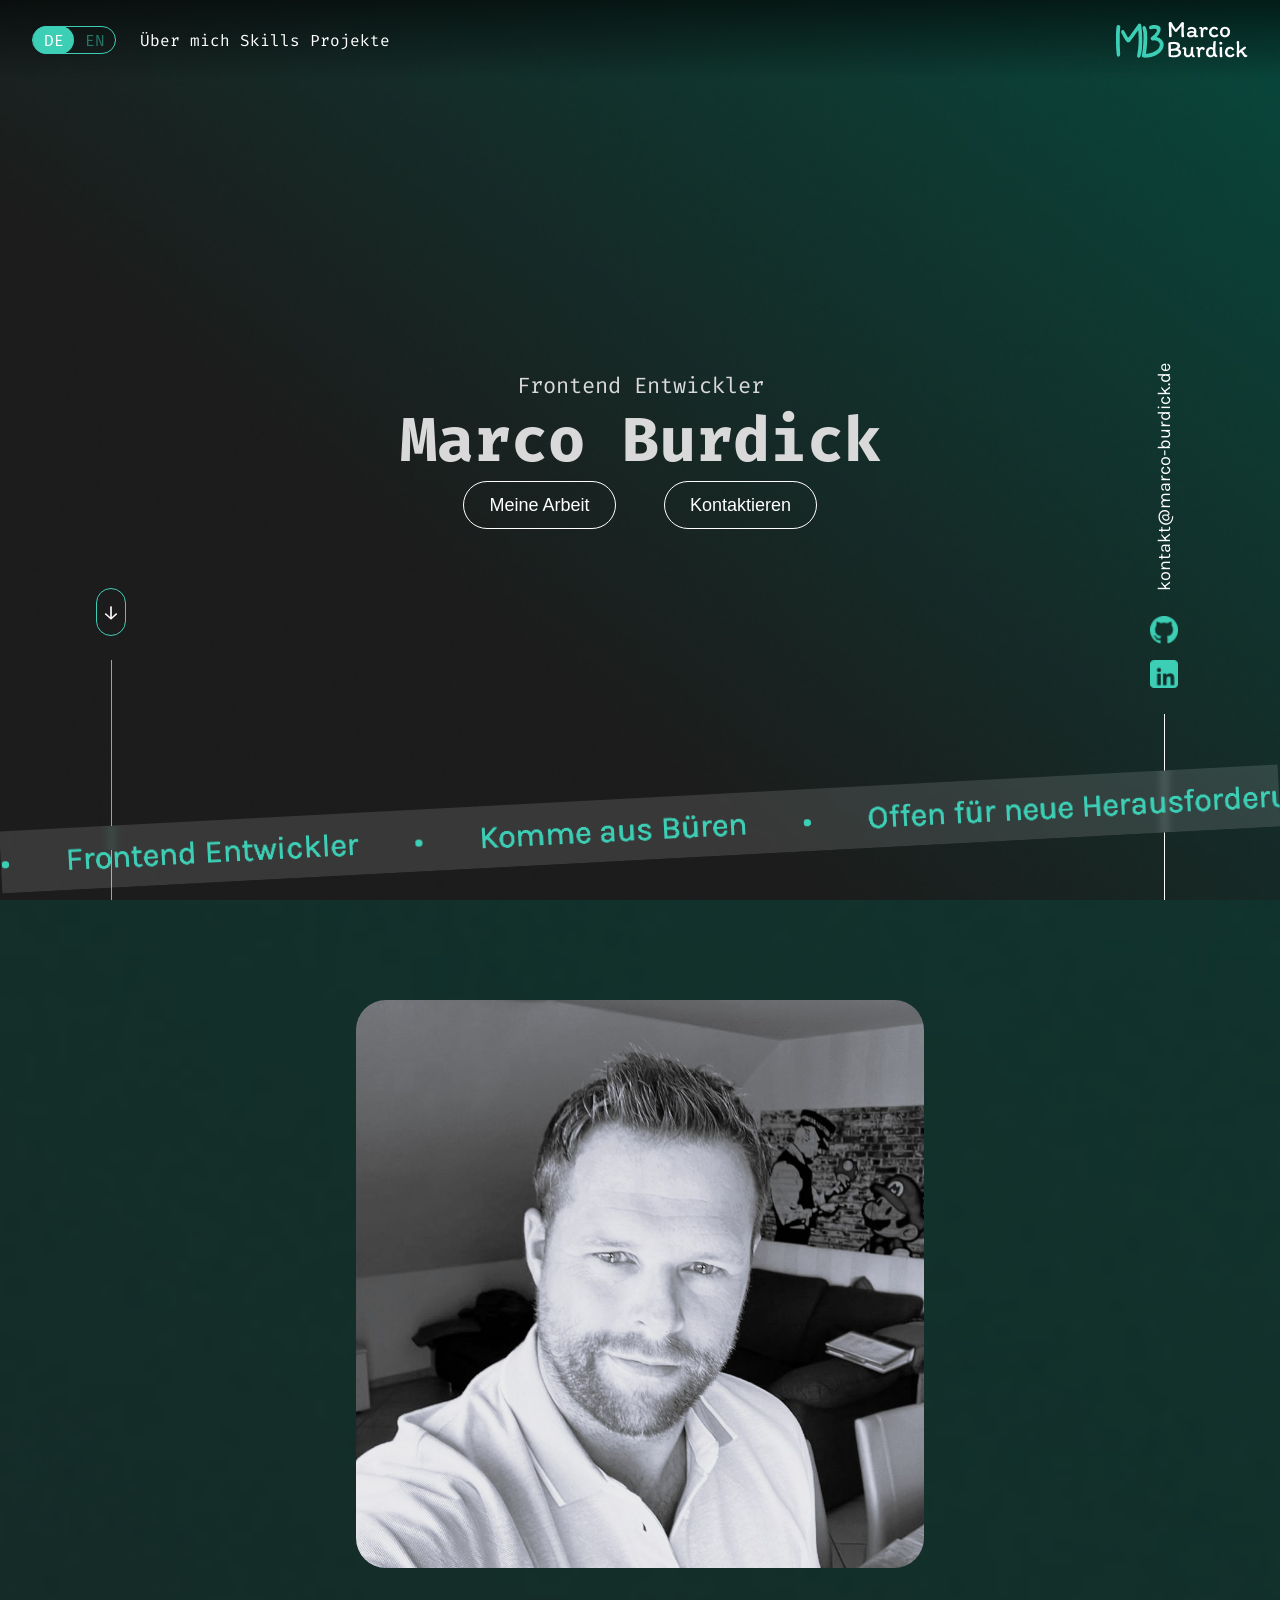
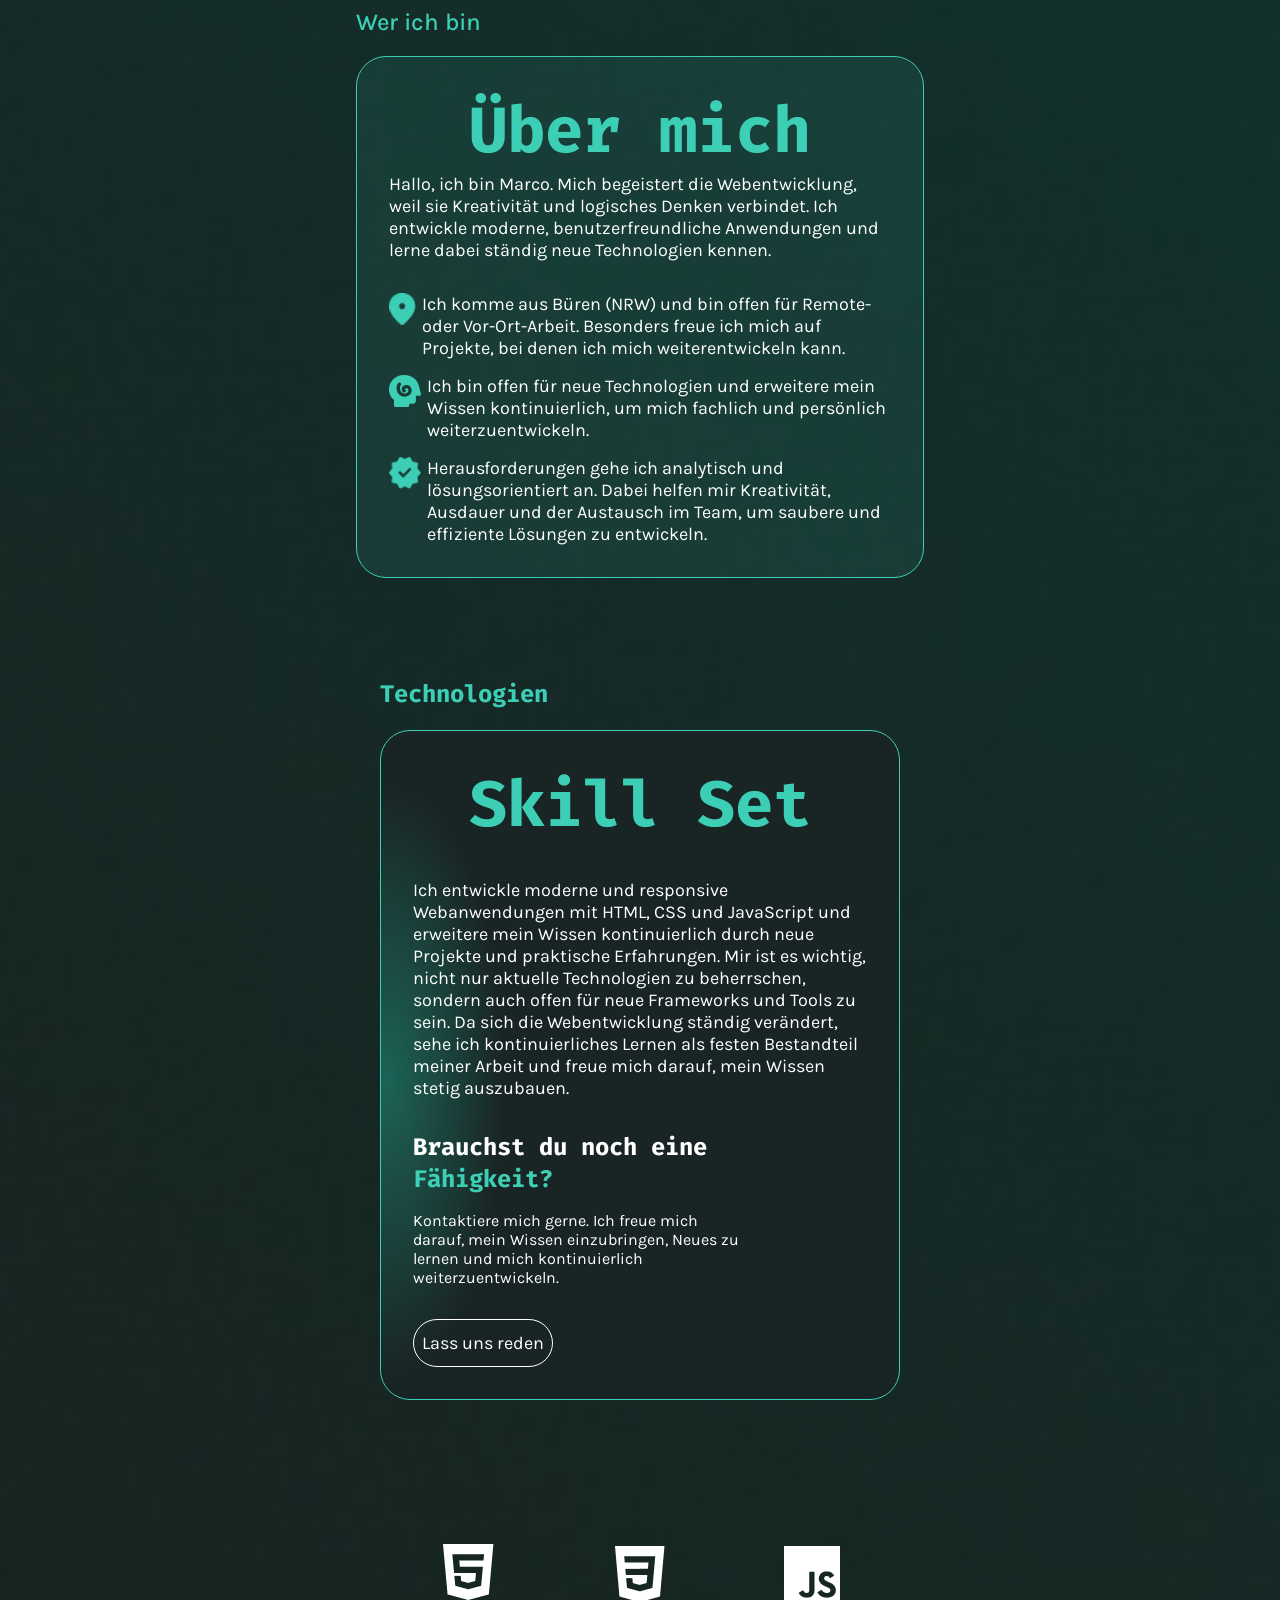
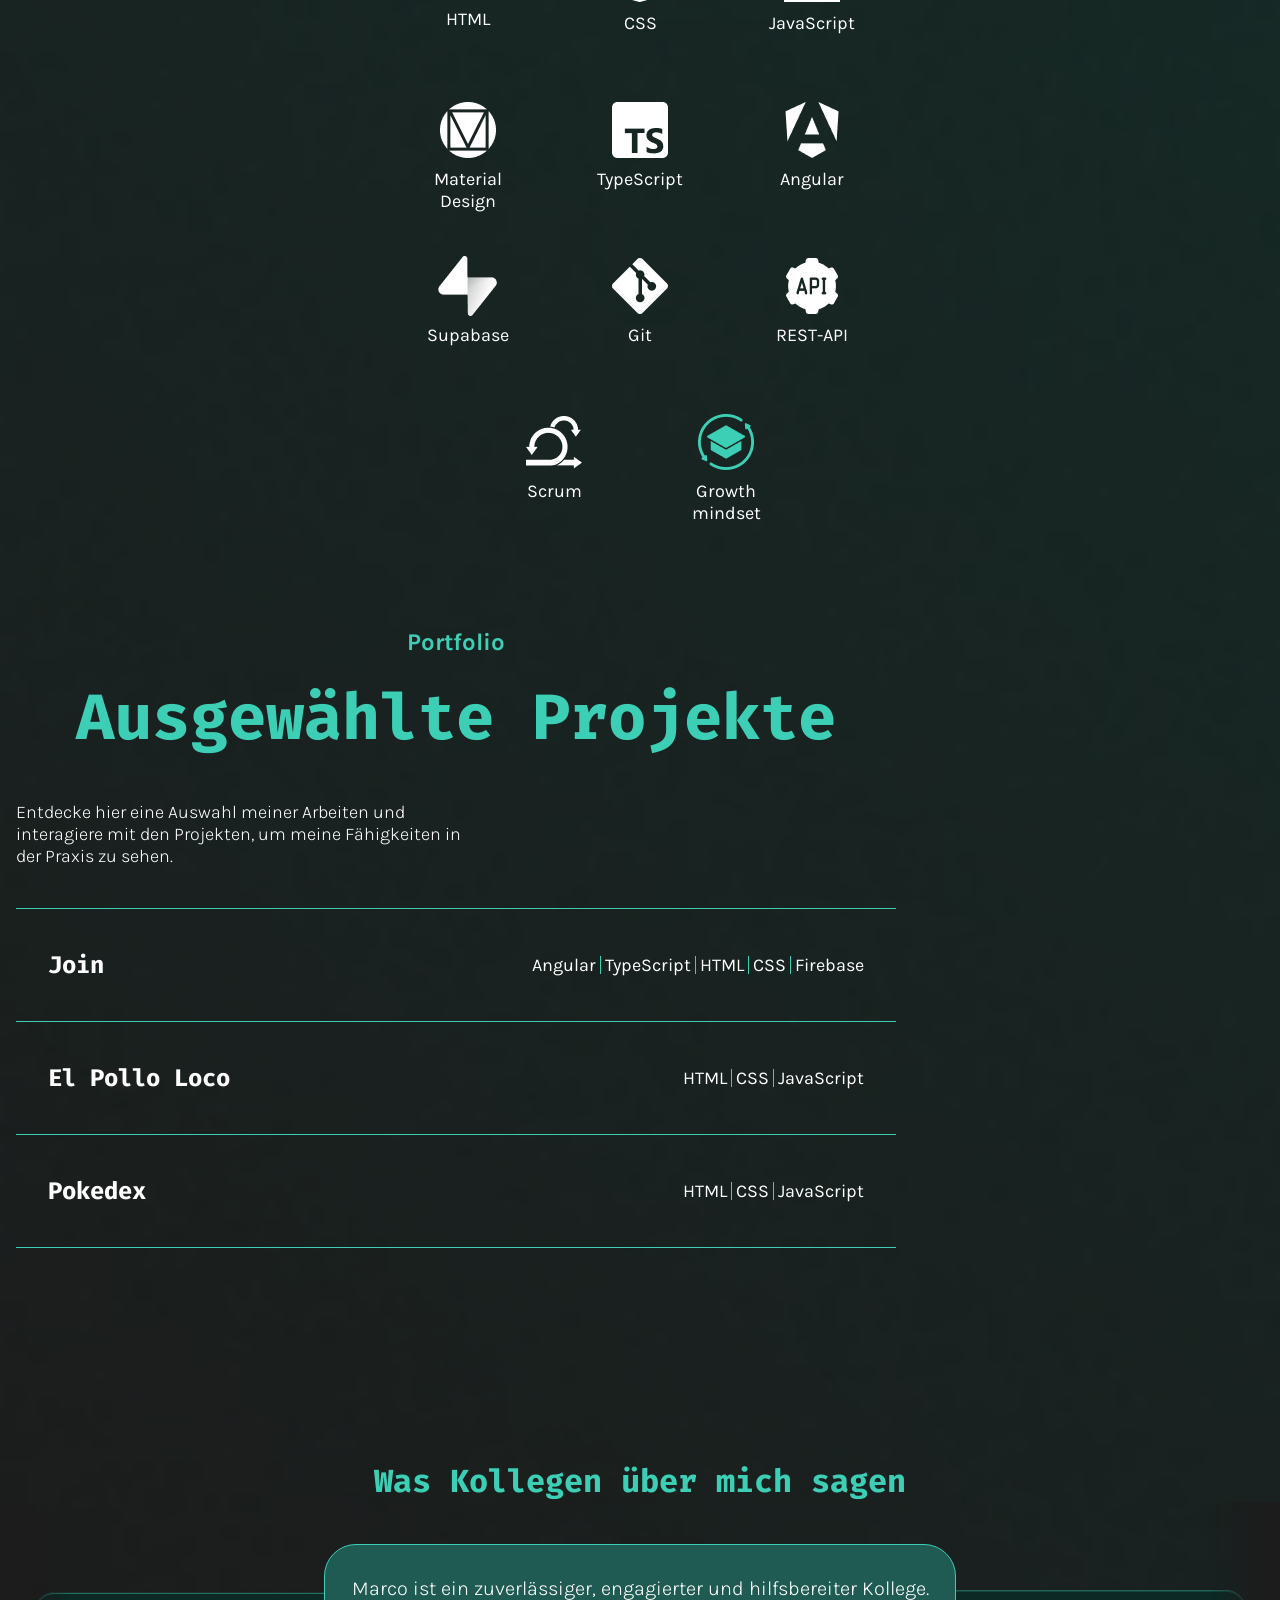
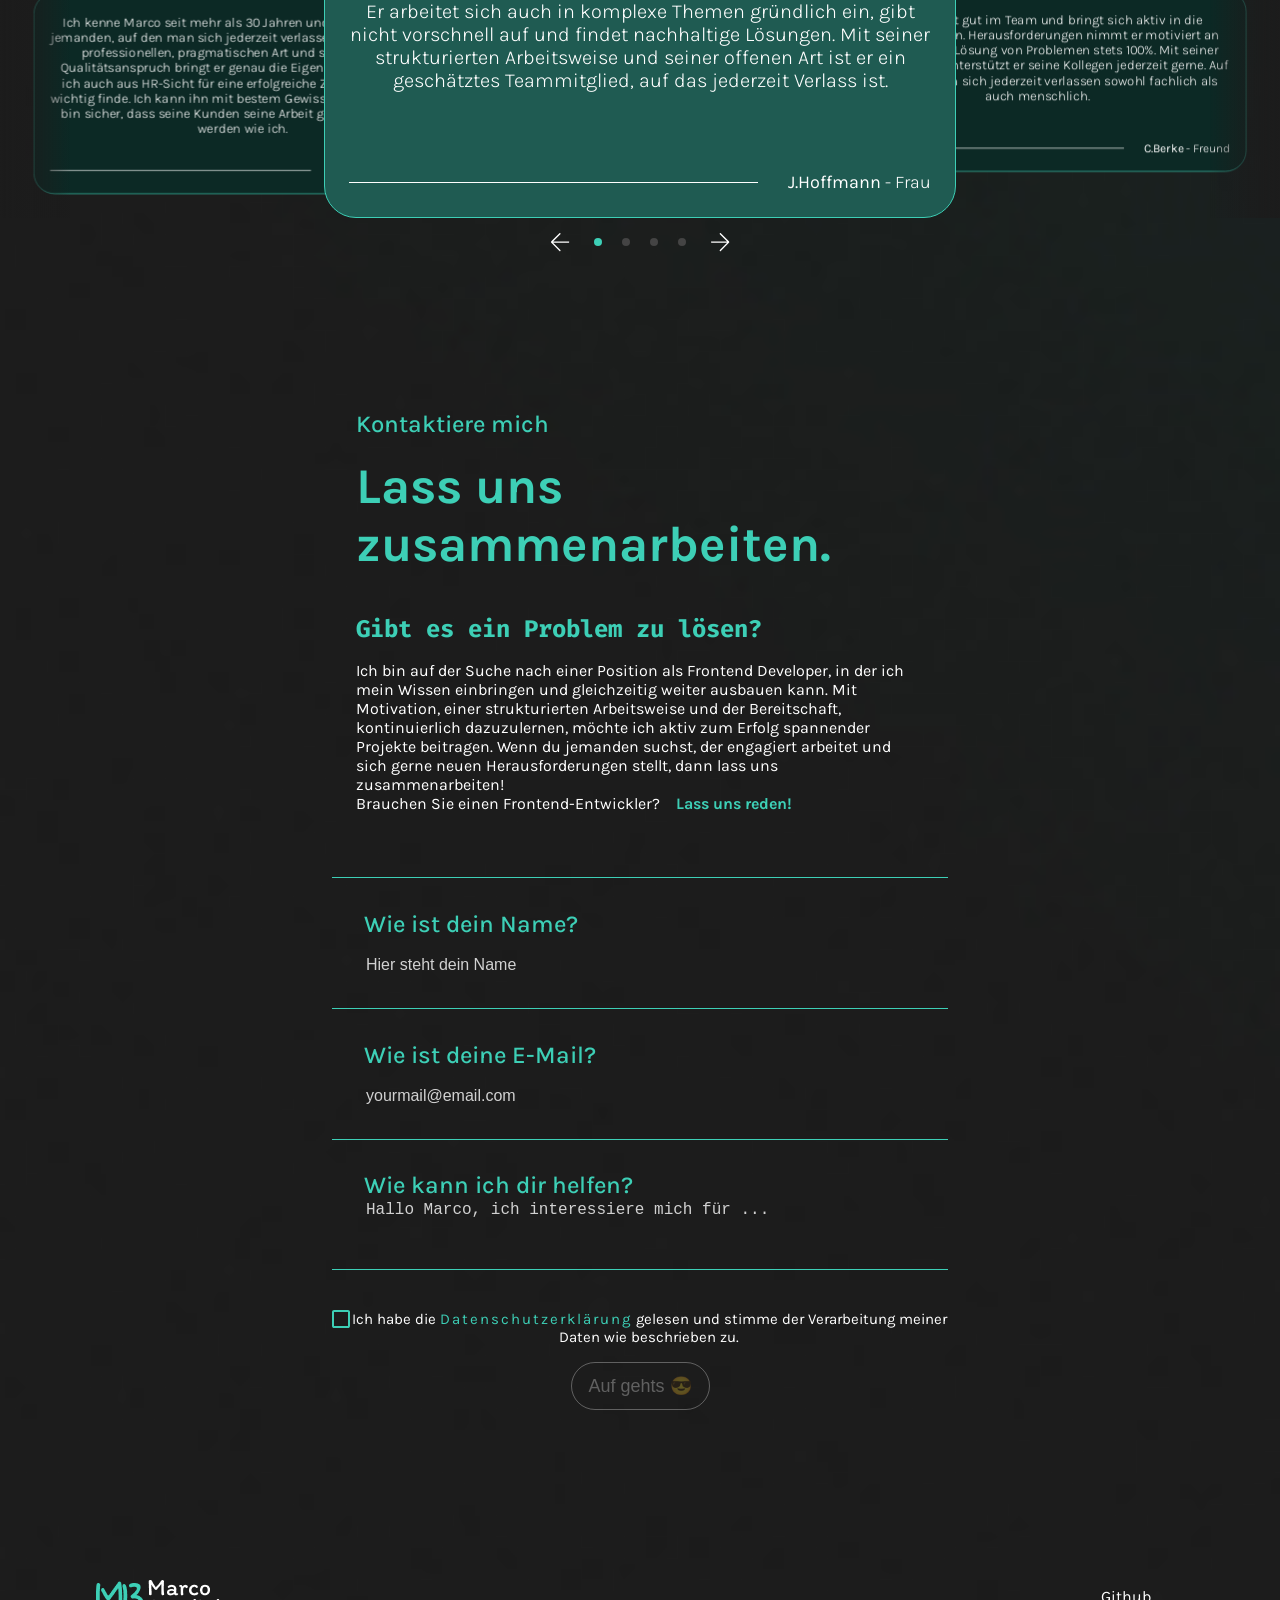
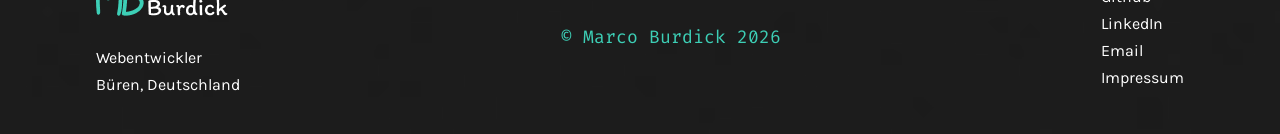
==== index.html @ 653e599c "update the vertical lines in the hero section" ====
<!doctype html>
<html lang="de">
  <head>
    <meta charset="UTF-8" />
    <meta name="viewport" content="width=device-width, initial-scale=1.0" />
    <title>Portfolio</title>
    <link rel="shortcut icon" href="/assets/icons/favicon.png" type="image/x-icon" />
    <link rel="stylesheet" href="style.css" />
    <link rel="stylesheet" href="/css/hero.css" />
    <link rel="stylesheet" href="/css/about-me.css" />
    <link rel="stylesheet" href="/css/technologies.css" />
    <link rel="stylesheet" href="/css/contact-me.css" />
    <link rel="stylesheet" href="/css/carousel.css" />
    <link rel="stylesheet" href="/css/footer.css" />
    <link rel="stylesheet" href="/css/overlay.css" />
    <link rel="stylesheet" href="/css/impressum.css" />
    <link rel="stylesheet" href="/css/responsive.css" />
    <script src="/js/objects.js"></script>
    <script src="/js/templates.js"></script>
  </head>
  <body onload="init()">
    <section class="overlay d-none" id="overlay" onclick="closeOverlay(event)">
      <!--overlays rendered here-->
    </section>
    <main id="hero">
      <div class="textbar" id="scrollContainer">
        <div class="textbar-track" id="textbarTrack">
          <!--Textbar rendered here-->
        </div>
      </div>
      <header id="header">
        <div class="content-max-width">
          <!--Header rendered here-->
        </div>
      </header>
      <div class="verticalflow-right">
        <div class="mailto-link">
          <a href="mailto:kontakt@marco-burdick.de"> kontakt@marco-burdick.de </a>
        </div>
        <div class="social-icons">
          <div class="mail">
            <a href="mailto:kontakt@marco-burdick.de">
              <img src="/assets/icons/mail.png" alt="" />
            </a>
          </div>
          <div>
            <a class="github" href="https://github.com/Marzzzo" target="_blank">
              <img src="/assets/icons/github.png" alt="GitHub" />
            </a>
          </div>
          <div>
            <a class="linkedin" href="DEIN-LINKEDIN-LINK" target="_blank">
              <img src="/assets/icons/linkedin.png" alt="LinkedIn" />
            </a>
          </div>
        </div>
        <div class="line-right"></div>
      </div>

      <div class="verticalflow-left">
        <div class="arrow-container">
          <span class="arrow-down">↓</span>
        </div>
        <div class="line-left"></div>
      </div>
      <div class="content-max-width">
        <div class="nametag">
          <h2 data-i18n="hero.headline">Frontend Entwickler</h2>
          <h1>Marco Burdick</h1>
          <div class="nametag-button-section">
            <button class="nametag-button" onclick="location.href = '#projects'">
              <span data-i18n="hero.work">Meine Arbeit</span>
            </button>
            <button class="nametag-button" onclick="location.href = '#contactMe'">
              <span data-i18n="hero.contact">Kontaktieren</span>
            </button>
          </div>
        </div>
      </div>
    </main>
    <div class="content-max-width">
      <section id="aboutMe" class="other-section">
        <div class="about-me-container">
          <div class="profil-wrapper">
            <img class="stripes" src="/assets/images/Capa_1.png" />
            <div class="profil-image"></div>
          </div>
          <div class="who-i-am-container">
            <h3 data-i18n="about.title">Wer ich bin</h3>
            <div class="about-me">
              <h1 data-i18n="about.headline">Über mich</h1>
              <div>
                <p data-i18n="about.content">
                  Hallo, ich bin Marco. Mich begeistert die Webentwicklung, weil sie Kreativität und logisches Denken verbindet. Ich
                  entwickle moderne, benutzerfreundliche Anwendungen und lerne dabei ständig neue Technologien kennen.
                </p>
              </div>
              <div class="text-container">
                <div class="aboutme-textbox">
                  <img src="/assets/icons/location_on.png" alt="" />
                  <p data-i18n="about.location">
                    Ich komme aus Büren (NRW) und bin offen für Remote- oder Vor-Ort-Arbeit. Besonders freue ich mich auf Projekte, bei
                    denen ich mich weiterentwickeln kann.
                  </p>
                </div>
                <div class="aboutme-textbox">
                  <img src="/assets/icons/cognition.png" alt="" />
                  <p data-i18n="about.cognition">
                    Ich bin offen für neue Technologien und erweitere mein Wissen kontinuierlich, um mich fachlich und persönlich
                    weiterzuentwickeln.
                  </p>
                </div>
                <div class="aboutme-textbox">
                  <img src="/assets/icons/new_releases.png" alt="" />
                  <p data-i18n="about.approach">
                    Herausforderungen gehe ich analytisch und lösungsorientiert an. Dabei helfen mir Kreativität, Ausdauer und der Austausch
                    im Team, um saubere und effiziente Lösungen zu entwickeln.
                  </p>
                </div>
              </div>
            </div>
          </div>
        </div>
      </section>

      <section id="skills" class="gradient">
        <div class="skill-container">
          <div class="skill-content">
            <h3 data-i18n="skills.title" class="tech-color">Technologien</h3>
            <div class="skillbox">
              <h1>Skill Set</h1>
              <div>
                <p data-i18n="skills.content">
                  Ich entwickle moderne und responsive Webanwendungen mit HTML, CSS und JavaScript und erweitere mein Wissen kontinuierlich
                  durch neue Projekte und praktische Erfahrungen. Mir ist es wichtig, nicht nur aktuelle Technologien zu beherrschen,
                  sondern auch offen für neue Frameworks und Tools zu sein. Da sich die Webentwicklung ständig verändert, sehe ich
                  kontinuierliches Lernen als festen Bestandteil meiner Arbeit und freue mich darauf, mein Wissen stetig auszubauen.
                </p>
              </div>
              <div class="textarea-skill">
                <div class="another-skill">
                  <span data-i18n="skills.headlineBefore">Brauchst du noch eine</span>
                  <h3 data-i18n="skills.headlineSkill">Fähigkeit?</h3>
                </div>
                <div>
                  <p data-i18n="skills.text">
                    Kontaktiere mich gerne ich freue mich darauf, mein Wissen einzubringen, Neues zu lernen und mich kontinuierlich
                    weiterzuentwickeln.
                  </p>
                </div>
              </div>
              <a href="#contactMe">
                <div class="lets-talk-button">
                  <p data-i18n="skills.button">Lass uns reden</p>
                </div>
              </a>
            </div>
          </div>
          <div class="skill-icon-box">
            <div class="skill-innerbox">
              <img src="/assets/icons/html.png" alt="Html" />
              <p>HTML</p>
            </div>
            <div class="skill-innerbox">
              <img src="/assets/icons/css.png" alt="Html" />
              <p>CSS</p>
            </div>
            <div class="skill-innerbox">
              <img src="/assets/icons/java-script.png" alt="Html" />
              <p>JavaScript</p>
            </div>
            <div class="skill-innerbox">
              <img src="/assets/icons/material-design.png" alt="Html" />
              <p>Material <br />Design</p>
            </div>
            <div class="skill-innerbox">
              <img src="/assets/icons/type-script.png" alt="Html" />
              <p>TypeScript</p>
            </div>
            <div class="skill-innerbox">
              <img src="/assets/icons/angular.png" alt="Html" />
              <p>Angular</p>
            </div>
            <div class="skill-innerbox">
              <img src="/assets/icons/supabase.png" alt="Html" />
              <p>Supabase</p>
            </div>
            <div class="skill-innerbox">
              <img src="/assets/icons/git.png" alt="Html" />
              <p>Git</p>
            </div>
            <div class="skill-innerbox">
              <img src="/assets/icons/rest-api.png" alt="Html" />
              <p>REST-API</p>
            </div>
            <div class="skill-innerbox">
              <img src="/assets/icons/scrum.png" alt="Html" />
              <p>Scrum</p>
            </div>
            <div class="skill-innerbox growth">
              <img src="/assets/icons/growth-mindset.png" alt="Growth Mindset" />
              <p>
                Growth <br />
                mindset
              </p>

              <div class="mindset-bubble">
                <p data-i18n="skills.bubble">Ich interessiere mich besonders für das Lernen.</p>

                <div class="mindset-icons">
                  <div class="mindset-skill">
                    <img src="/assets/icons/react-bubble.png" alt="React" />
                    <span>React</span>
                  </div>

                  <div class="mindset-skill">
                    <img src="/assets/icons/vue-bubble.png" alt="Vue.js" />
                    <span>Vue.js</span>
                  </div>
                </div>
              </div>
            </div>
          </div>
        </div>
      </section>

      <section class="other-section">
        <div class="projects-section">
          <div class="headline-projects">
            <h3>Portfolio</h3>
            <h1 data-i18n="projects.headline">Ausgewählte Projekte</h1>
          </div>

          <div id="projects" class="textfield-projects">
            <p data-i18n="projects.intro">
              Entdecken Sie hier eine Auswahl meiner Arbeiten interagieren Sie mit den Projekten, um meine Fähigkeiten in der Praxis zu
              sehen.
            </p>
          </div>

          <div class="projects-container" onmouseenter="showImage('join-image')" onmouseleave="hideImages()" onclick="openOverlay(0)">
            <div>
              <span>Join</span>
            </div>
            <div class="project-technology">
              <p>Angular</p>
              <div class="border"></div>
              <p>TypeScript</p>
              <div class="border"></div>
              <p>HTML</p>
              <div class="border"></div>
              <p>CSS</p>
              <div class="border"></div>
              <p>Firebase</p>
            </div>
          </div>

          <div
            class="projects-container-bottom"
            onmouseenter="showImage('loco-image')"
            onmouseleave="hideImages()"
            onclick="openOverlay(1)"
          >
            <div>
              <span>El Pollo Loco</span>
            </div>
            <div class="project-technology">
              <p>HTML</p>
              <div class="border"></div>
              <p>CSS</p>
              <div class="border"></div>
              <p>JavaScript</p>
            </div>
          </div>

          <div
            class="projects-container-bottom"
            onmouseenter="showImage('pokedex-image')"
            onmouseleave="hideImages()"
            onclick="openOverlay(2)"
          >
            <div>
              <span>Pokedex</span>
            </div>
            <div class="project-technology">
              <p>HTML</p>
              <div class="border"></div>
              <p>CSS</p>
              <div class="border"></div>
              <p>JavaScript</p>
            </div>
          </div>
        </div>
        <div class="img-container">
          <img class="join-image" src="/assets/images/join.png" />
          <img class="loco-image" src="/assets/images/el-pollo-loco.png" />
          <img class="pokedex-image" src="/assets/images/pokedex.png" />
        </div>
      </section>
      <div class="headline-colleagues">
        <h1 data-i18n="references.headline">Was meine Kollegen über mich sagen</h1>
      </div>
      <section class="carousel">
        <div class="items" id="carouselItems">
          <img class="quotes" src="/assets/icons/quotes.png" alt="quotes" />
        </div>
      </section>
      <div class="nav">
        <button class="arrow-button" onclick="prevSlide()" aria-label="Vorherige Bewertung">
          <svg width="19" height="19" fill="none" xmlns="http://www.w3.org/2000/svg">
            <path
              class="arrow"
              d="M2.123 9.729l7.251 7.251c.13.13.198.283.204.46.006.175-.064.337-.211.484a.688.688 0 01-.472.217c-.168.002-.325-.07-.472-.217L.316 9.816A1.046 1.046 0 01.07 9.46 1.089 1.089 0 010 9.062c0-.143.024-.276.07-.397.048-.121.13-.24.246-.357L8.423.201a.668.668 0 01.455-.2.642.642 0 01.489.2c.147.147.22.305.22.475 0 .17-.073.33-.22.476L2.123 8.396h15.439c.19 0 .348.063.475.19a.645.645 0 01.191.476c0 .19-.063.349-.19.476a.646.646 0 01-.476.191H2.123z"
            />
          </svg>
        </button>

        <div class="dots" id="carouselDots"></div>

        <button class="arrow-button" onclick="nextSlide()" aria-label="Nächste Bewertung">
          <svg width="19" height="19" fill="none" xmlns="http://www.w3.org/2000/svg">
            <path
              class="arrow"
              d="M16.105 9.745H.667a.646.646 0 01-.476-.19A.646.646 0 010 9.077c0-.19.064-.348.191-.475a.646.646 0 01.476-.191h15.438L8.854 1.16A.66.66 0 018.65.701c-.006-.176.065-.337.212-.484A.688.688 0 019.333 0c.168-.002.325.07.472.217l8.108 8.107c.116.117.198.236.245.357.047.121.07.254.07.397 0 .144-.023.276-.07.398-.047.121-.129.24-.245.356L9.805 17.94a.668.668 0 01-.455.2.642.642 0 01-.488-.2c-.147-.147-.221-.306-.221-.476 0-.17.074-.328.22-.475l7.244-7.244z"
            />
          </svg>
        </button>
      </div>

      <section id="contactMe" class="contact-me-section">
        <div class="work-container">
          <div class="headline-container">
            <p data-i18n="contact.title">Kontaktiere mich</p>
            <h2 data-i18n="contact.headline">Lassen Sie uns zusammenarbeiten.</h2>
          </div>
          <div class="problem-container">
            <h3 data-i18n="contact.problemTitle">Gibt es ein Problem zu lösen?</h3>
            <p data-i18n="contact.content">
              Ich bin auf der Suche nach einer Position als Frontend Developer, in der ich mein Wissen einbringen und gleichzeitig weiter
              ausbauen kann. Mit Motivation, einer strukturierten Arbeitsweise und der Bereitschaft, kontinuierlich dazuzulernen, möchte ich
              aktiv zum Erfolg spannender Projekte beitragen. Wenn du jemanden suchst, der engagiert arbeitet und sich gerne neuen
              Herausforderungen stellt, freue ich mich darauf, von dir zu hören.
            </p>

            <div class="problem-content-2">
              <p data-i18n="contact.developerQuestion">Brauchen Sie einen Frontend-Entwickler?</p>
              <span data-i18n="contact.developerHighlight"> Lass uns reden!</span>
            </div>
          </div>
        </div>
        <div id="contactMe" class="contact-section">
          <form id="contactForm">
            <div class="border-form-container">
              <h2 data-i18n="contact.form.nameLabel">Wie ist dein Name?</h2>
              <input
                id="name"
                type="text"
                name="name"
                data-i18n-placeholder="contact.form.namePlaceholder"
                placeholder="Hier steht Ihr Name"
              />
              <p data-i18n="contact.form.nameError" class="error-message">Oops! Es scheint, als würde Ihr Name fehlen.</p>
            </div>
            <div class="border-form-container">
              <h2 data-i18n="contact.form.emailLabel">Wie ist deine email?</h2>
              <input
                id="email"
                type="email"
                name="email"
                data-i18n-placeholder="contact.form.emailPlaceholder"
                placeholder="yourmail@email.com"
              />
              <p data-i18n="contact.form.emailError" class="error-message">Hoppla! Ihre E-Mail-Adresse wird benötigt.</p>
            </div>
            <div class="border-form-bottom">
              <h2 data-i18n="contact.form.messageLabel">Wie kann ich dir helfen?</h2>
              <textarea
                id="message"
                name="message"
                data-i18n-placeholder="contact.form.messagePlaceholder"
                placeholder="Hallo Marco, ich interessiere mich für ..."
              ></textarea>
              <p data-i18n="contact.form.messageError" class="error-message">Was müssen Sie entwickeln?</p>
            </div>
            <div class="policy-container">
              <label class="checkbox">
                <input id="privacy" type="checkbox" />
                <img class="icon unchecked" src="/assets/icons/checkbox-empty.svg" alt="" />
                <img class="icon checked" src="/assets/icons/check_box.svg" alt="" />
                <p>
                  <span data-i18n="contact.form.privacyBefore">Ich habe die </span>
                  <a href="/privacy-policy" data-i18n="contact.form.privacyLink">Datenschutzerklärung</a>
                  <span data-i18n="contact.form.privacyAfter"> gelesen und stimme der Verarbeitung meiner Daten wie beschrieben zu. </span>
                </p>
              </label>
              <div class="button-section">
                <button data-i18n="general.button" id="submitButton" type="submit">Auf gehts 😎</button>
              </div>
            </div>
          </form>
        </div>
      </section>
      <footer id="footer"></footer>
    </div>
    <script src="/js/translate.js"></script>
    <script src="/js/formvalidate.js"></script>
    <script src="/js/postToPhp.js"></script>
    <script src="script.js"></script>
  </body>
</html>
---- style.css ----
* {
  margin: 0;
  box-sizing: border-box;
  scroll-behavior: smooth;
}

body {
  display: flex;
  flex-direction: column;
  align-items: center;
  justify-content: center;
  height: 100%;
  font-family: "fira";
  overflow-x: hidden;
  user-select: none;
}

::-webkit-scrollbar {
  width: 12px;
}

::-webkit-scrollbar-track {
  background: #383636;
}

::-webkit-scrollbar-thumb {
  background: #3dcfb6;
  border-radius: 10px;
}

::-webkit-scrollbar-thumb:hover {
  background: #35b6a0;
}

.content-max-width {
  width: 100%;
  max-width: 1440px;
  margin: 0 auto;
  box-sizing: border-box;
}

body.menu-open {
  overflow: hidden;
}

@font-face {
  font-family: "fira";
  src: url("/assets/fonts/FiraCode-VariableFont_wght.ttf") format("truetype");
  font-style: normal;
}

@font-face {
  font-family: "karla";
  src: url("/assets/fonts/Karla-VariableFont_wght.ttf") format("truetype");
  font-style: normal;
}
a {
  text-decoration: none;
}

h1 {
  color: #d9d9d9;
  font-size: 128px;
  font-weight: 700;
  text-align: center;
}

h2 {
  color: #d9d9d9;
  font-size: 40px;
  font-weight: 400;
}

h3 {
  color: white;
}

.other-section {
  display: flex;
  position: relative;
  padding: 144px 96px 0 96px;
  gap: 36px;
}

.headline-projects {
  display: flex;
  flex-direction: column;
  gap: 20px;
}

.headline-projects h3 {
  font-family: "karla";
  font-weight: 700;
  font-size: 24px;
  color: rgba(61, 207, 182, 1);
}

.headline-projects h1 {
  font-family: "fira";
  font-weight: 700;
  font-size: 64px;
  color: rgba(61, 207, 182, 1);
}

.headline-colleagues h1 {
  width: 100%;
  font-family: "fira";
  font-weight: 700;
  font-size: 32px;
  color: rgba(61, 207, 182, 1);
  padding-top: 160px;
  text-align: center;
}

.textfield-projects {
  max-width: 456px;
  padding: 41px 0 41px 0;
}

.textfield-projects p {
  font-family: "karla";
  font-size: 18px;
  color: white;
}

.projects-section {
  max-width: 880px;
  padding-bottom: 16px;
}

.project-preview {
  display: flex;
  justify-content: center;
  align-items: center;
  pointer-events: none;
}

.project-preview img {
  width: 315.24px;
  height: 212px;
  border-radius: 16px;
  opacity: 0;
  transform: translateX(20px);
  transition: 0.25s ease;
}

.project-preview img.active {
  opacity: 1;
  transform: translateX(0);
}

.projects-container {
  display: flex;
  justify-content: space-between;
  align-items: center;
  padding: 40px 32px 40px 32px;
  border-top: 1px solid rgba(61, 207, 182, 1);
  border-bottom: 1px solid rgba(61, 207, 182, 1);
}

.projects-container:hover {
  cursor: pointer;
  background-color: rgba(61, 207, 182, 0.3);
}

.projects-container-bottom {
  display: flex;
  justify-content: space-between;
  align-items: center;
  padding: 40px 32px 40px 32px;
  border-bottom: 1px solid rgba(61, 207, 182, 1);
}

.projects-container-bottom:hover {
  cursor: pointer;
  background-color: rgba(61, 207, 182, 0.3);
}

.project-technology {
  display: flex;
  justify-content: center;
  align-items: center;
  gap: 4px;
  flex-wrap: wrap;
}

.projects-container span,
.projects-container-bottom span {
  position: relative;
  font-family: "fira";
  font-weight: 700;
  font-size: 24px;
  color: white;
}

.projects-container span::after,
.projects-container-bottom span::after {
  content: "";
  position: absolute;
  right: -20px;
  top: 50%;
  transform: translateY(-50%);
  width: 12.56px;
  height: 12.56px;
  background: url("/assets/icons/arrow_outward.png") no-repeat center;
  background-size: contain;
  opacity: 0;
  transition: opacity 0.2s ease;
}

.projects-container:hover span::after,
.projects-container-bottom:hover span::after {
  opacity: 1;
}

.projects-container p,
.projects-container-bottom p {
  font-family: "karla";
  font-style: normal;
  font-weight: 400;
  font-size: 18px;
  color: white;
}

.border {
  width: 1px;
  height: 18px;
  background-color: rgba(61, 207, 182, 1);
}

.img-container {
  position: relative;
  display: flex;
  flex-direction: column;
  pointer-events: none;
}

.join-image {
  position: absolute;
  top: 260px;
  border-radius: 16px;
  display: none;
}

.loco-image {
  position: absolute;
  top: 310px;
  border-radius: 16px;
  display: none;
}

.pokedex-image {
  position: absolute;
  bottom: 16px;
  border-radius: 16px;
  display: none;
}

.no-scroll {
  overflow: hidden;
}

.error-message {
  font-family: "karla";
  font-weight: 400;
  font-size: 18px;
  color: #ec7b7bcc;
  display: none;
}

.error-message.active {
  display: block;
}

.input-error {
  border-color: #ff4d4d;
}
---- css/hero.css ----
#hero {
  position: relative;
  display: flex;
  flex-direction: column;
  align-items: center;
  justify-content: center;
  width: 100%;
  min-height: 100svh;
  overflow-x: clip;
  overflow-y: visible;
  background-image: url("/assets/images/Background.jpg");
  background-repeat: no-repeat;
  background-size: cover;
  background-position: center;
}

/* =========================
   HEADER ALLGEMEIN
========================= */

#header {
  position: absolute;
  display: flex;
  justify-content: center;
  align-items: center;
  top: 0;
  left: 0;
  width: 100%;
  height: 98px;
  background: linear-gradient(180deg, rgba(0, 0, 0, 0.6) 0%, rgba(0, 0, 0, 0.25) 60%, transparent 100%);
  z-index: 10;
}

/* =========================
   DESKTOP HEADER
========================= */

.desktop-header {
  display: flex;
  align-items: center;
  justify-content: space-between;
  max-width: 1440px;
  padding: 0 96px;
  width: 100%;
  height: 100%;
  gap: 20px;
}

.left-header-section {
  display: flex;
  align-items: center;
  gap: 24px;
}

.header-navigation a,
.mobile-navigation a {
  position: relative;
  color: white;
  text-decoration: none;
  cursor: pointer;
}

.header-navigation a:hover,
.mobile-navigation a:hover {
  color: #3dcfb6;
}

.header-navigation a::after,
.mobile-navigation a::after {
  content: "";
  position: absolute;
  left: 50%;
  bottom: -10px;
  width: 8px;
  height: 8px;
  border-radius: 50%;
  background-color: #3dcfb6;
  opacity: 0;
  transform: translateX(-50%);
  transition: opacity 0.2s ease;
}

.header-navigation a:hover::after,
.mobile-navigation a:hover::after {
  opacity: 1;
}

/* =========================
   SPRACHSCHALTER
========================= */

.language-switcher {
  display: flex;
  align-items: center;
  justify-content: space-between;
  width: 84px;
  height: 28px;
  border: 1px solid #3dcfb6;
  border-radius: 100px;
  transition: border-color 0.2s ease;
}

.language-switcher:hover {
  border-color: white;
}

.language-button {
  display: flex;
  align-items: center;
  justify-content: center;
  width: 44px;
  height: 28px;
  padding: 0;
  border: none;
  border-radius: 100px;
  background-color: transparent;
  color: rgba(61, 207, 182, 0.5);
  font: inherit;
  cursor: pointer;
  transition:
    color 0.2s ease,
    background-color 0.2s ease;
}

.language-button:not(.active):hover {
  color: #3dcfb6;
}

.language-button.active {
  background-color: #3dcfb6;
  color: white;
}

/* =========================
   DESKTOP LOGO
========================= */

.logo-container {
  position: relative;
  display: block;
  flex-shrink: 0;
  width: 132px;
  height: 36px;
}

.logo-container img {
  position: absolute;
  inset: 0;
  width: 100%;
  height: 100%;
  object-fit: contain;
  transition: opacity 0.2s ease;
}

.logo-filled {
  opacity: 1;
}

.logo-outline {
  opacity: 0;
}

.logo-container:hover .logo-filled {
  opacity: 0;
}

.logo-container:hover .logo-outline {
  opacity: 1;
}

/* =========================
   MOBILE HEADER
========================= */

.mobile-header,
.mobile-menu {
  display: none;
}

main {
  width: 100%;
}

.nametag {
  display: flex;
  flex-direction: column;
  align-items: center;
  justify-content: center;
  padding: 0 16px;
}

.nametag-button-section {
  display: flex;
  justify-content: center;
  width: 100%;
  gap: 48px;
  cursor: pointer;
}

.nametag-button {
  position: relative;
  border: 1px solid white;
  border-radius: 100px;
  max-width: 153px;
  width: 100%;
  height: 48px;
  overflow: hidden;
  background: transparent;
  cursor: pointer;
}

.nametag-button span {
  position: absolute;
  top: 50%;
  left: 50%;
  margin: 0;
  font-size: 18px;
  color: white;
  white-space: nowrap;
  transform: translate(-50%, -50%);
}

.nametag-button:hover {
  border-color: rgba(61, 207, 182, 1);
}

.nametag-button:hover span {
  color: rgba(61, 207, 182, 1);
  animation:
    buttonFirst 2s linear forwards,
    buttonLoop 5s linear infinite 2s;
}

@keyframes buttonFirst {
  from {
    left: 50%;
    transform: translate(-50%, -50%);
  }

  to {
    left: -180px;
    transform: translate(0, -50%);
  }
}

@keyframes buttonLoop {
  from {
    left: 172px;
    transform: translate(0, -50%);
  }

  to {
    left: -180px;
    transform: translate(0, -50%);
  }
}

.textbar {
  position: absolute;
  z-index: 2;
  bottom: 40px;
  left: 50%;
  transform: translateX(-50%) rotate(-3deg);
  width: 100vw;
  height: 62px;
  background: rgba(255, 255, 255, 0.12);
  backdrop-filter: blur(4px);
  -webkit-backdrop-filter: blur(4px);
  overflow: hidden;
  white-space: nowrap;
}

.textbar-track {
  position: relative;
  overflow-x: hidden;
  height: 100%;
  width: 100vw;
}

.inline-container {
  position: absolute;
  height: 100%;
  display: flex;
  align-items: center;
  gap: 56px;
  padding-right: 56px;
  flex-shrink: 0;
  font-family: "karla";
  font-weight: 400;
  font-size: 32px;
  color: rgba(61, 207, 182, 1);
}

#scroll-1 {
  animation: loop-1 9s linear infinite;
}

#scroll-2 {
  animation: loop-2 9s linear infinite;
}

#scroll-3 {
  animation: loop-3 9s linear infinite;
}

#scroll-4 {
  animation: loop-4 9s linear infinite;
}

#scroll-5 {
  animation: loop-5 9s linear infinite;
}

#scroll-6 {
  animation: loop-6 9s linear infinite;
}

@keyframes loop-1 {
  from {
    transform: translateX(0);
  }

  to {
    transform: translateX(-100%);
  }
}

@keyframes loop-2 {
  from {
    transform: translateX(100%);
  }

  to {
    transform: translateX(0);
  }
}

@keyframes loop-3 {
  from {
    transform: translateX(200%);
  }

  to {
    transform: translateX(100%);
  }
}

@keyframes loop-4 {
  from {
    transform: translateX(300%);
  }

  to {
    transform: translateX(200%);
  }
}

@keyframes loop-5 {
  from {
    transform: translateX(400%);
  }

  to {
    transform: translateX(300%);
  }
}

@keyframes loop-6 {
  from {
    transform: translateX(500%);
  }

  to {
    transform: translateX(400%);
  }
}

.verticalflow-right {
  position: absolute;
  z-index: 1;
  right: 96px;
  bottom: 0;
  display: flex;
  flex-direction: column;
  align-items: center;
  width: 40px;
}

.mailto-link {
  height: 220px;
  display: flex;
  justify-content: center;
  align-items: center;
}

.mailto-link a {
  font-family: "karla";
  color: white;
  text-decoration: none;
  white-space: nowrap;
  font-size: 18px;
  transform: rotate(-90deg);
}

.mailto-link a:hover {
  color: #3dcfb6;
}

.social-icons {
  display: flex;
  flex-direction: column;
  align-items: center;
  gap: 12px;
  margin-bottom: 24px;
  margin-top: 27px;
}

.social-icons a {
  display: flex;
  align-items: center;
  justify-content: center;
  width: 32px;
  height: 32px;
}

.social-icons img {
  width: 28px;
  height: 28px;
  object-fit: contain;
  transition: transform 0.2s ease;
}

.social-icons a:hover img {
  transform: scale(1.15);
}

.line-right {
  width: 1px;
  height: 186px;
  background-color: white;
}

.mail {
  display: none;
}

.verticalflow-left {
  position: absolute;
  z-index: 1;
  left: 96px;
  bottom: 0;
  display: flex;
  flex-direction: column;
  align-items: center;
}

.arrow-container {
  display: flex;
  justify-content: center;
  align-items: center;
  width: 30px;
  height: 48px;
  border: 1px solid #3dcfb6;
  border-radius: 32px;
  margin-bottom: 24px;
}

.arrow-down {
  display: block;
  color: white;
  font-size: 20px;
  line-height: 1;
  animation: arrowMove 1.5s ease-in-out infinite;
}

@keyframes arrowMove {
  0%,
  100% {
    transform: translateY(-4px);
  }

  50% {
    transform: translateY(4px);
  }
}

.line-left {
  width: 1px;
  height: 240px;
  background-color: #3dcfb6;
}

.social-icons a {
  position: relative;
  display: flex;
  align-items: center;
  justify-content: center;
  width: 32px;
  height: 32px;
}

.social-icons img {
  width: 28px;
  height: 28px;
  object-fit: contain;
  transition: filter 0.2s ease;
}

.social-icons a::after {
  content: "";
  position: absolute;
  left: calc(50% + 14px + 4px);
  top: 50%;
  width: 8px;
  height: 8px;
  border-radius: 50%;
  background-color: #3dcfb6;
  transform: translateY(-50%);
  opacity: 0;
  transition: opacity 0.2s ease;
}

.social-icons a:hover img {
  filter: brightness(0) invert(1);
}

.social-icons a:hover::after {
  opacity: 1;
}
---- css/about-me.css ----
.about-me-container {
  display: flex;
  justify-content: space-between;
  width: 100%;
  padding: 144px 0 144px 0;
  gap: 96px;
}

.profil-wrapper {
  position: relative;
  width: 400px;
  height: 568px;
  flex-shrink: 0;
  isolation: isolate;
}

.profil-image {
  position: relative;
  width: 100%;
  height: 100%;
  background-image: url(/assets/images/profilbild.JPEG);
  background-size: cover;
  background-position: top;
  border-radius: 30px;
  z-index: 2;
}

.stripes {
  position: absolute;
  left: -46px;
  top: 30px;
  width: 100%;
  height: 100%;
  border-radius: 30px;
  object-fit: cover;
  z-index: 1;
  pointer-events: none;
}

.about-me {
  max-width: 568px;
  padding: 32px;
  border: 1px solid rgba(61, 207, 182, 1);
  border-radius: 30px;
  background-color: rgba(61, 207, 182, 0.1);
}

.about-me h1 {
  font-weight: 700;
  font-size: 64px;
  color: rgba(61, 207, 182, 1);
}

.who-i-am-container h3 {
  font-size: 24px;
  font-family: "karla";
  font-weight: 500;
  color: rgba(61, 207, 182, 1);
}

.about-me p {
  font-size: 18px;
  font-weight: 400;
  font-family: "karla";
  color: rgba(255, 255, 255, 1);
}

.who-i-am-container {
  display: flex;
  flex-direction: column;
  margin-top: 96px;
  gap: 20px;
}

.text-container {
  display: flex;
  flex-direction: column;
  align-items: center;
  gap: 16px;
  padding-top: 32px;
}

.aboutme-textbox {
  display: flex;
  gap: 6px;
}

.aboutme-textbox img {
  height: 32px;
  width: 32px;
}
---- css/technologies.css ----
.skill-content {
  display: flex;
  flex-direction: column;
  max-width: 520px;
  gap: 20px;
}

.skillbox {
  display: flex;
  flex-direction: column;
  width: 100%;
  padding: 32px;
  border: 1px solid rgba(61, 207, 182, 1);
  border-radius: 30px;
  background: radial-gradient(22.43% 43.85% at 1.22% 52.45%, rgba(44, 236, 201, 0.3) 0%, #192525 100%);
  gap: 32px;
}

.skillbox h1 {
  font-weight: 700;
  font-size: 64px;
  color: rgba(61, 207, 182, 1);
}

.skillbox p {
  font-size: 18px;
  font-weight: 400;
  font-family: "karla";
  color: rgba(255, 255, 255, 1);
}

.skill-container {
  display: flex;
  justify-content: space-between;
  padding: 20px 96px 144px 96px;
  gap: 96px;
}

.skill-container h3 {
  font-size: 24px;
  font-family: "fira";
  font-weight: 700;
  color: rgba(61, 207, 182, 1);
}

.skill-container span {
  font-size: 24px;
  font-family: "fira";
  font-weight: 700;
  color: rgba(255, 255, 255, 1);
}

.textarea-skill {
  display: flex;
  flex-direction: column;
  max-width: 331px;
  gap: 16px;
}

.textarea-skill p {
  font-size: 16px;
  font-weight: 400;
  font-family: "karla";
  color: rgba(255, 255, 255, 1);
}

.another-skill {
  display: flex;
  flex-direction: column;
}

.lets-talk-button {
  position: relative;
  border: 1px solid white;
  border-radius: 100px;
  width: 140px;
  height: 48px;
  overflow: hidden;
}

.lets-talk-button:hover {
  cursor: pointer;
  border-color: rgba(61, 207, 182, 1);
}

.lets-talk-button p {
  position: absolute;
  top: 50%;
  left: 50%;
  margin: 0;
  font-size: 18px;
  color: white;
  white-space: nowrap;
  transform: translate(-50%, -50%);
}

.lets-talk-button:hover p {
  color: rgba(61, 207, 182, 1);
  animation:
    letsTalkFirst 2s linear forwards,
    letsTalkLoop 5s linear infinite 2s;
}

@keyframes letsTalkFirst {
  from {
    left: 50%;
    transform: translate(-50%, -50%);
  }

  to {
    left: -140px;
    transform: translate(0, -50%);
  }
}

@keyframes letsTalkLoop {
  from {
    left: 122px;
    transform: translate(0, -50%);
  }

  to {
    left: -140px;
    transform: translate(0, -50%);
  }
}

.tech-color {
  font-size: 24px;
  font-family: "fira";
  font-weight: 700;
  color: rgba(61, 207, 182, 1);
}

.skill-icon-box {
  display: flex;
  flex-wrap: wrap;
  gap: 40px 72px;
  max-width: 632px;
  margin-top: 48px;
}

.mindset-bubble {
  position: absolute;
  display: flex;
  flex-direction: column;
  justify-content: center;
  align-items: center;
  bottom: 110%;
  left: 50%;
  transform: translateX(-35%);
  width: 220px;
  padding: 18px;
  border-radius: 24px;
  background: #fff;
  opacity: 0;
  visibility: hidden;
  transition: 0.2s;
}

.mindset-icons {
  display: flex;
  justify-content: center;
  padding-top: 8px;
  gap: 17px;
}

.mindset-skill {
  display: flex;
  flex-direction: column;
}

.mindset-skill img {
  width: 32px;
  height: 32px;
}

.mindset-skill span {
  font-family: "karla";
  font-size: 12px;
  font-weight: 700;
  color: rgba(61, 207, 182, 1);
}

.mindset-bubble::after {
  content: "";
  position: absolute;

  bottom: -14px;
  left: 45px;

  border-left: 14px solid transparent;
  border-right: 14px solid transparent;
  border-top: 14px solid white;
}

.skill-innerbox:hover .mindset-bubble {
  opacity: 1;
  visibility: visible;
  transform: translateX(-30%) translateY(0);
}

.skill-innerbox {
  position: relative;
  display: flex;
  flex-direction: column;
  align-items: center;
  width: 100px;
  height: 116px;
  gap: 8px;
}

.skill-innerbox:hover p {
  color: rgba(61, 207, 182, 1);
}

.skill-innerbox img {
  transition: transform 0.3s ease;
}

.skill-innerbox img:hover {
  transform: scale(1.1);
}

.skill-innerbox p {
  font-size: 18px;
  font-weight: 400;
  color: rgba(255, 255, 255, 1);
  text-align: center;
}

.growth > p {
  transition: color 0.3s ease;
}

.growth:hover > p {
  color: rgba(61, 207, 182, 1);
}
---- css/contact-me.css ----
.contact-me-section {
  display: flex;
  width: 100%;
  margin-top: 144px;
  padding: 0 96px;
  gap: 64px;
  box-sizing: border-box;
}

.work-container {
  display: flex;
  flex-direction: column;
  flex: 1;
  max-width: 568px;
  min-width: 0;
  gap: 40px;
}

.headline-container {
  width: 100%;
  min-width: 0;
}

.headline-container p {
  font-family: "karla";
  color: rgba(61, 207, 182, 1);
  font-size: 24px;
  font-weight: 500;
  letter-spacing: 0%;
  padding-bottom: 20px;
}

.headline-container h2 {
  width: 100%;
  margin: 0;
  font-size: 50px;
  line-height: 1.15;
  color: rgba(61, 207, 182, 1);
  font-weight: 700;
  white-space: normal;
  overflow-wrap: break-word;
}

.problem-container {
  max-width: 100%;
}

.problem-container h3 {
  font-size: 24px;
  font-weight: 700;
  color: rgba(61, 207, 182, 1);
  padding-bottom: 16px;
}

.problem-container p {
  font-family: "karla";
  font-size: 16px;
  font-weight: 400;
  color: rgba(255, 255, 255, 1);
}

.problem-container span {
  font-family: "karla";
  font-size: 16px;
  font-weight: 700;
  color: rgba(61, 207, 182, 1);
}

.contact-section {
  display: flex;
  flex-direction: column;
  flex: 1;
  width: 100%;
  max-width: 616px;
  min-width: 0;
}

form {
  display: flex;
  flex-direction: column;
}

.border-form-container h2 {
  font-size: 24px;
  font-weight: 500;
  color: rgba(61, 207, 182, 1);
}

.border-form-bottom h2 {
  font-size: 24px;
  font-weight: 500;
  color: rgba(61, 207, 182, 1);
}

form input {
  background: transparent;
  border: none;
  outline: none;
  color: white;
  font-size: 16px;
  height: 22px;
}

form textarea {
  background: transparent;
  resize: none;
  outline: none;
  border: none;
  color: white;
  font-size: 16px;
  overflow: hidden;
}

input:-webkit-autofill,
input:-webkit-autofill:hover,
input:-webkit-autofill:focus,
textarea:-webkit-autofill,
textarea:-webkit-autofill:hover,
textarea:-webkit-autofill:focus {
  -webkit-text-fill-color: white;
  -webkit-box-shadow: 0 0 0 1000px #1c1c1c inset;
  box-shadow: 0 0 0 1000px #1c1c1c inset;
  caret-color: white;
}

input::placeholder {
  color: rgba(255, 255, 255, 0.8);
}

textarea::placeholder {
  color: rgba(255, 255, 255, 0.8);
}

.border-form-container {
  display: flex;
  flex-direction: column;
  justify-content: center;
  border-top: 1px solid rgba(61, 207, 182, 1);
  width: 100%;
  max-width: 616px;
  min-height: 131px;
  padding-left: 32px;
  gap: 16px;
}

.border-form-bottom {
  display: flex;
  flex-direction: column;
  justify-content: center;
  border-top: 1px solid rgba(61, 207, 182, 1);
  border-bottom: 1px solid rgba(61, 207, 182, 1);
  width: 100%;
  max-width: 616px;
  min-height: 131px;
  padding-left: 32px;
}

.policy-container {
  display: flex;
  flex-direction: column;
  justify-content: center;
  align-items: center;
  max-width: 616px;
  padding-top: 40px;
  gap: 16px;
}

.policy-container p {
  font-family: "karla";
  color: rgba(255, 255, 255, 1);
  font-size: 15px;
  font-weight: 400;
  text-align: center;
}

.policy-container a {
  text-decoration: none;
  color: rgba(61, 207, 182, 1);
  font-size: 15px;
  font-weight: 400;
  letter-spacing: 2px;
  text-align: center;
}

.checkbox {
  display: flex;
  align-items: flex-start;
  cursor: pointer;
  position: relative;
}

.checkbox::before {
  content: "";
  position: absolute;
  left: -2px;
  top: -3px;
  width: 23px;
  height: 23px;
  border-radius: 50%;
  background: rgba(61, 207, 182, 0.3);
  opacity: 0;
  transition: opacity 0.2s ease;
}

.checkbox:hover::before {
  opacity: 1;
}

.icon {
  width: 18px;
  height: 18px;
}

.checkbox input {
  display: none;
}

.checked {
  display: none;
}

.checkbox input:checked ~ .unchecked {
  display: none;
}

.checkbox input:checked ~ .checked {
  display: block;
}

.button-section {
  display: flex;
  justify-content: center;
}

.button-section button {
  font-size: 18px;
  color: rgba(255, 255, 255, 0.8);
  background-color: transparent;
  border: 1px solid rgba(255, 255, 255, 0.8);
  border-radius: 50px;
  width: 139px;
  height: 48px;
}

.button-section button:disabled {
  color: rgba(255, 255, 255, 0.3);
  border-color: rgba(255, 255, 255, 0.3);
  cursor: not-allowed;
}

.button-section button:not(:disabled):hover {
  color: rgba(61, 207, 182, 1);
  border-color: rgba(61, 207, 182, 1);
  cursor: pointer;
}

.problem-content-2 {
  display: flex;
  gap: 16px;
}


@media (max-width: 900px) {

}
---- css/carousel.css ----
@keyframes switchSide {
  0% {
    opacity: 1;
  }

  15% {
    opacity: 0.5;
  }

  30% {
    opacity: 0;
  }

  70% {
    opacity: 0;
  }

  85% {
    opacity: 0.5;
  }

  100% {
    opacity: 1;
  }
}

/* Gesamter Carousel-Bereich */
.carousel {
  position: relative;
  width: 100%;
  /* height: 386px; */
  overflow: hidden;
  box-sizing: border-box;
}

/* Verlauf links und rechts */
.carousel::before,
.carousel::after {
  content: "";
  position: absolute;
  top: 0;
  bottom: 0;
  width: 140px;
  z-index: 20;
  pointer-events: none;
}

.carousel::before {
  left: 0;
  background: linear-gradient(to right, #1c1c1c 0%, rgba(28, 28, 28, 0.9) 25%, rgba(28, 28, 28, 0) 100%);
}

.carousel::after {
  right: 0;
  background: linear-gradient(to left, #1c1c1c 0%, rgba(28, 28, 28, 0.9) 25%, rgba(28, 28, 28, 0) 100%);
}

/* Bereich mit den Karten */
.items {
  position: relative;
  display: flex;
  justify-content: center;
  align-items: flex-start;
  width: 100%;
  height: 274px;
  margin: 42px auto 0;
  perspective: 1200px;
  transform-style: preserve-3d;
}

/* Einzelne Bewertungskarte */
.item {
  position: absolute;
  top: 0;
  display: flex;
  flex-direction: column;
  justify-content: space-between;
  width: min(632px, calc(100% - 48px));
  min-height: 274px;
  padding: 32px 24px 24px;
  border: 1px solid rgba(61, 207, 182, 1);
  border-radius: 32px;
  box-sizing: border-box;
  background-color: rgb(31, 91, 82);
  color: #ffffff;
  text-align: center;
  user-select: none;
  overflow: hidden;
  transition:
    transform 0.7s ease-in-out,
    opacity 0.7s ease-in-out,
    filter 0.7s ease-in-out,
    background-color 0.7s ease-in-out;
  transform-style: preserve-3d;
}

/* Bewertungstext */
.card-description {
  width: 100%;
  margin: 0;
  font-family: "Karla", sans-serif;
  font-size: 20px;
  font-weight: 300;
  color: #ffffff;
}

/* Unterer Bereich mit Linie und Name */
.card-footer {
  display: flex;
  align-items: center;
  width: 100%;
  gap: 30px;
  margin-top: 40px;
}

/* Horizontale Linie */
.horizonline {
  flex: 1;
  min-width: 30px;
  height: 1px;
  background-color: #ffffff;
}

/* Name und Position */
.card-name {
  flex-shrink: 0;
  margin: 0;
  font-family: "Karla", sans-serif;
  font-size: 18px;
  font-weight: 400;
  color: #ffffff;
  white-space: nowrap;
}

.card-name span {
  font-weight: 300;
}

/* Aktive mittlere Karte */
.item.active {
  transform: translate3d(0, 0, 0) scale(1);
  opacity: 1;
  filter: blur(0);
  z-index: 8;
  pointer-events: auto;
  background-color: rgb(31, 91, 82);
}

/* Linke Karte */
.item.left {
  transform: translate3d(-620px, 0, -250px) scale(0.8);
  opacity: 1;
  filter: blur(1px);
  z-index: 2;
  pointer-events: none;
  background-color: rgb(12, 41, 37);
}

/* Rechte Karte */
.item.right {
  transform: translate3d(620px, 0, -250px) scale(0.8);
  opacity: 1;
  filter: blur(1px);
  z-index: 2;
  pointer-events: none;
  background-color: rgb(12, 41, 37);
}

/* Nicht sichtbare Karten */
.item.hidden {
  transform: translate3d(0, 0, -500px) scale(0.6);
  opacity: 0;
  filter: blur(1px);
  z-index: 0;
  pointer-events: none;
  background-color: rgb(12, 41, 37);
}

/* Anführungszeichen */
.quotes {
  position: absolute;
  top: -42px;
  left: calc(50% - 360px);
  z-index: 10;
  pointer-events: none;
}

/* Navigation */
.nav {
  display: flex;
  justify-content: center;
  align-items: center;
}

/* Punkte */
.dots {
  display: flex;
  align-items: center;
}

.dot {
  width: 8px;
  height: 8px;
  margin: 10px;
  border: none;
  border-radius: 50%;
  background-color: #444444;
}

.dot.active {
  background-color: rgba(61, 207, 182, 1);
}

/* Pfeil-Buttons */
.arrow-button {
  display: flex;
  justify-content: center;
  align-items: center;
  width: 48px;
  height: 48px;
  padding: 0;
  border: none;
  background-color: transparent;
  cursor: pointer;
  transition: transform 0.3s ease;
}

.arrow-button:hover {
  transform: scale(1.2);
}

.arrow-button:hover .arrow {
  fill: rgba(61, 207, 182, 1);
}

.arrow-button:focus-visible {
  outline: 2px solid rgba(61, 207, 182, 1);
  outline-offset: 2px;
  border-radius: 50%;
}

.arrow {
  width: 19px;
  height: 19px;
  fill: #ffffff;
  transition: fill 0.3s ease;
}
---- css/footer.css ----
footer {
  display: flex;
  align-items: center;
  justify-content: space-between;
width: 100%;
  min-height: 126px;
  height: auto;
 padding: 40px 96px;
  margin-top: 130px;
  margin-bottom: 0;
box-sizing: border-box;
}

.footer-left {
  display: flex;
  flex-direction: column;
  justify-content: center;
  gap: 32px;
}

.footer-left div {
  display: flex;
  flex-direction: column;
  gap: 8px;
}

.footer-left div p {
  font-size: 16px;
  font-family: 'karla';
  font-weight: 400;
  color: rgba(255, 255, 255, 1);
}

.copyright {
  color: rgba(61, 207, 182, 1);
  font-size: 18px;
  font-family: 'fira';
  font-weight: 400;
}

.footer-right {
  display: flex;
  flex-direction: column;
  gap: 8px;
}

.footer-right a {
  position: relative;
  text-decoration: none;
  font-size: 16px;
  font-family: 'karla';
  font-weight: 400;
  color: rgba(255, 255, 255, 1);
}

.footer-right a:hover {
  color: #3dcfb6;
}

.footer-right a::after {
  content: '';
  position: absolute;
  left: -15%;
  bottom: 5px;
  transform: translateX(-50%);
  width: 8px;
  height: 8px;
  border-radius: 50%;
  background: #3dcfb6;
  opacity: 0;
  transition: opacity 0.2s ease;
}

.footer-right a:hover::after {
  opacity: 1;
}
---- css/overlay.css ----
.overlay {
  position: fixed;
  inset: 0;
  display: flex;
  justify-content: center;
  align-items: center;
  width: 100%;
  height: 100vh;
  padding: 24px;
  overflow: hidden;
  box-sizing: border-box;
  z-index: 1000;
  background-color: rgba(0, 0, 0, 0.5);
}

.card {
  position: relative;
  display: flex;
  justify-content: space-between;
  align-items: center;
  width: 100%;
  max-width: 1248px;
  height: 100vh;
  max-height: 656px;
  padding: 0 80px;
  box-sizing: border-box;
  border: 1px solid rgba(61, 207, 182, 1);
  border-radius: 30px;
  background-image: url("/assets/images/Background.jpg");
  background-repeat: no-repeat;
  background-size: cover;
  background-position: center;
  overflow: hidden;
  user-select: none;
  animation: slideIn 0.4s ease forwards;
}

.closing {
  animation: slideOut 0.4s ease forwards;
}

@keyframes slideIn {
  from {
    opacity: 0;
    transform: translateX(800px);
  }
  to {
    opacity: 1;
    transform: translateX(0);
  }
}

@keyframes slideOut {
  from {
    opacity: 1;
    transform: translateX(0);
  }
  to {
    opacity: 0;
    transform: translateX(800px);
  }
}

.d-none {
  display: none;
}

.left-section {
  width: 480px;
  height: 474px;
}

.headline {
  display: flex;
  flex-direction: column;
  align-items: start;
}

.headline h1 {
  font-family: "karla", sans-serif;
  font-size: 128px;
  font-weight: 700;
  color: rgba(61, 207, 182, 1);
}

.headline h2 {
  font-size: 61px;
  font-weight: 700;
  color: rgba(255, 255, 255, 1);
}

.image {
  width: 100%;
  height: auto;
  object-fit: cover;
  max-width: 520px;
  max-height: 370px;
  border-radius: 30px;
  transition: transform 0.3s ease;
}

.image:hover {
  transform: rotate(3deg);
}

.fonts-section {
  display: flex;
  flex-direction: column;
  padding-bottom: 32px;
  gap: 20px;
}

.fonts-section h3 {
  font-size: 24px;
  font-weight: 700;
  color: rgba(61, 207, 182, 1);
}

.fonts-section span {
  font-family: "karla", sans-serif;
  font-size: 18px;
  font-weight: 400;
  color: rgba(255, 255, 255, 1);
}

.workframe {
  display: flex;
  gap: 16px;
}

.single-content {
  display: flex;
  align-items: center;
  gap: 4px;
}

.single-content p {
  font-family: "karla", sans-serif;
  font-size: 16px;
  font-weight: 400;
  color: rgba(255, 255, 255, 1);
}

.single-content img {
  width: 24px;
  height: 24px;
}

.overlay-buttons {
  display: flex;
  gap: 32px;
  padding-top: 40px;
}

.overlay-button {
  display: flex;
  justify-content: center;
  align-items: center;
  width: 130px;
  height: 48px;
  border: 1px solid rgba(255, 255, 255, 1);
  border-radius: 100px;
  gap: 4px;
}

.overlay-button img {
  width: 10.3px;
  height: 10.3px;
  transition: transform 0.2s ease;
}

.overlay-button a {
  font-family: "karla", sans-serif;
  font-size: 18px;
  font-weight: 400;
  color: rgba(255, 255, 255, 1);
}

.overlay-button:hover {
  border-color: rgba(61, 207, 182, 1);
  cursor: pointer;
}

.overlay-button:hover a {
  color: rgba(61, 207, 182, 1);
}

.overlay-button:hover img {
  transform: translate(2px, -2px);
}

.next-button {
  position: absolute;
  display: flex;
  align-items: center;
  justify-content: center;
  bottom: 55px;
  right: 78px;
  gap: 8px;
  cursor: pointer;
}

.next-button p {
  font-family: "karla", sans-serif;
  font-weight: 400;
  font-size: 18px;
  color: rgba(61, 207, 182, 1);
}

.next-button:hover p {
  color: rgba(255, 255, 255, 1);
}

.next-button img {
  transition: transform 0.2s ease;
}

.next-button:hover img {
  transform: translate(4px);
}

.close-button {
  position: absolute;
  top: 56px;
  right: 80px;
  width: 48px;
  height: 48px;
  cursor: pointer;
}

.close-button img {
  position: absolute;
  top: 50%;
  left: 50%;
  transform: translate(-50%, -50%);
  transition: opacity 0.2s ease;
}

.close-button-small {
  opacity: 1;
}

.close-button-big {
  opacity: 0;
}

.close-button:hover .close-button-small {
  opacity: 0;
}

.close-button:hover .close-button-big {
  opacity: 1;
}
---- css/impressum.css ----
html,
body {
  min-height: 100vh;
  margin: 0;
  background-image: url(/assets/images/Background.jpg);
  background-repeat: no-repeat;
  background-size: cover;
  background-position: center;
}

.main-impressum {
  display: flex;
  flex-direction: column;
  width: 100%;
  background-repeat: no-repeat;
  background-size: cover;
  padding: 0 120px 0 120px;
  gap: 24px;
}

.imprint-headline {
  font-size: 64px;
  font-weight: 700;
  padding-top: 149px;
  padding-bottom: 64px;
  color: rgba(61, 207, 182, 1);
}

section h2 {
  font-family: "karla";
  font-weight: 700;
  font-size: 26px;
  color: rgba(255, 255, 255, 1);
}

section h4 {
  font-family: "karla";
  color: white;
  font-weight: 500;
  font-size: 20px;
}

section p {
  font-family: "karla";
  font-weight: 300;
  font-size: 19px;
  color: rgba(61, 207, 182, 1);
}

section a {
  color: rgba(61, 207, 182, 1);
  font-size: 16px;
}

section a:hover {
  color: rgb(77, 255, 225);
}

.list-container {
  display: flex;
  flex-direction: column;
  margin-left: 20px;
  color: rgba(61, 207, 182, 1);
}
---- css/responsive.css ----
@media (max-width: 1290px) {
  #header {
    height: 80px;
    padding: 0 32px;
  }

  .desktop-header {
    padding: 0;
  }

  .carousel::before,
  .carousel::after {
    width: 70px;
  }

  .item.left {
    transform: translate3d(-480px, 0, -250px) scale(0.8);
  }

  .item.right {
    transform: translate3d(480px, 0, -250px) scale(0.8);
  }

  .quotes {
    left: calc(50% - 315px);
  }

  h2 {
    font-size: 22px;
  }

  h1 {
    font-size: 62px;
  }

  .stripes {
    display: none;
  }

  .about-me-container {
    flex-direction: column;
    align-items: center;
    padding: 0 0 100px 0;
    gap: 40px;
  }

  .profil-wrapper {
    width: 100%;
    max-width: 568px;
  }

  .other-section {
    flex-direction: column;
    justify-content: center;
    padding: 100px 16px 0 16px;
  }

  .skill-container {
    flex-direction: column;
    align-items: center;
    padding: 0 16px;
  }

  .skill-icon-box {
    justify-content: center;
    max-width: 520px;
  }

  .contact-me-section {
    flex-direction: column;
    align-items: center;
    padding: 0 16px;
  }

  .who-i-am-container {
    margin-top: 0;
  }

  .headline-projects {
    align-items: center;
  }

  .card {
    flex-direction: column-reverse;
    justify-content: flex-start;
    align-items: center;
    width: min(90%, 760px);
    max-height: 90vh;
    height: auto;
    padding: 56px 32px 80px;
    gap: 28px;
    overflow-y: hidden;
  }

  .image {
    width: 100%;
    max-width: 420px;
    height: auto;
  }

  .headline h1 {
    font-size: 72px;
  }

  .headline h2 {
    font-size: 36px;
  }

  .close-button {
    top: 20px;
    right: 24px;
  }

  .next-button {
    right: 32px;
    bottom: 24px;
  }
}

@media (max-width: 900px) {
  .main-impressum {
    padding: 0 16px;
    gap: 16px;
  }

  .imprint-headline {
    font-size: 22px;
  }

  section h2 {
    font-size: 20px;
  }

  section h4 {
    font-size: 18px;
  }

  section p {
    font-size: 16px;
  }

  .list-container {
    font-size: 14px;
  }

  .footer-left {
    gap: 8px;
  }
}

@media (max-width: 850px) {
  .mailto-link {
    display: none;
  }

  .mail {
    display: block;
  }

  .verticalflow-right {
    right: 16px;
  }

  .verticalflow-left {
    left: 16px;
  }

  .verticalflow-left,
  .verticalflow-right {
    bottom: 0;
  }

  .line-left {
    height: 224px;
  }

  .line-right {
    height: 112px;
  }

  .textbar {
    bottom: 20px;
  }
}

@media (max-width: 650px) {
  #header {
    padding: 0 16px;
  }

  .mobile-menu {
    padding: 80px 20px 0;
  }

  .mobile-navigation {
    width: 100%;
    max-width: 240px;
  }

  .desktop-header {
    display: none;
  }

  .mobile-header {
    display: flex;
    align-items: center;
    justify-content: space-between;
    width: 100%;
    height: 100%;
  }

  .mobile-logo {
    display: block;
    width: 48px;
    height: 48px;
  }

  .mobile-logo img {
    width: 100%;
    height: 100%;
    object-fit: contain;
  }

  .burger-button {
    display: flex;
    align-items: center;
    justify-content: center;
    width: 48px;
    height: 48px;
    padding: 0;
    border: none;
    background-color: transparent;
    cursor: pointer;
    z-index: 12;
  }

  .burger-button img {
    width: 32px;
    height: 32px;
    object-fit: contain;
  }

  .mobile-menu {
    position: fixed;
    inset: 0;
    z-index: 11;
    display: flex;
    align-items: flex-start;
    justify-content: flex-end;
    padding: 88px 32px 0;
    background-color: rgba(0, 0, 0, 0.45);
    opacity: 0;
    visibility: hidden;
    pointer-events: none;
    transition:
      opacity 0.25s ease,
      visibility 0.25s ease;
  }

  .mobile-menu.open {
    opacity: 1;
    visibility: visible;
    pointer-events: auto;
  }

  .mobile-navigation {
    display: flex;
    flex-direction: column;
    align-items: center;
    gap: 24px;
    width: 240px;
    padding: 40px 24px;
    border: 1px solid #3dcfb6;
    border-radius: 30px;
    background-color: #1c1c1c;
  }

  .mobile-navigation a {
    position: relative;
    color: white;
    font-size: 20px;
    text-decoration: none;
  }

  .mobile-navigation a:hover {
    color: #3dcfb6;
  }

  .mobile-navigation .language-switcher {
    margin-top: 8px;
  }

  .left-header-section {
    display: none;
  }

  .logo-container {
    display: none;
  }

  .carousel::before,
  .carousel::after {
    width: 30px;
  }

  .items {
    height: 290px;
    margin-top: 35px;
  }

  .item {
    width: calc(100% - 32px);
    min-width: 0;
    min-height: 290px;
    padding: 28px 18px 20px;
    border-radius: 24px;
  }

  .card-description {
    font-size: 17px;
    line-height: 1.35;
  }

  .card-footer {
    gap: 15px;
    margin-top: 25px;
  }

  .card-name {
    font-size: 16px;
    white-space: normal;
  }

  .item.left {
    transform: translate3d(-105%, 0, -250px) scale(0.8);
  }

  .item.right {
    transform: translate3d(105%, 0, -250px) scale(0.8);
  }

  .quotes {
    top: -30px;
    left: 10px;
    width: 60px;
  }

  .nav {
    margin-top: 8px;
  }

  .arrow-button {
    width: 42px;
    height: 42px;
  }

  .dot {
    margin: 7px;
  }

  .textfield-projects {
    text-align: center;
  }

  .headline-projects h1 {
    font-size: 42px;
  }

  .projects-container,
  .projects-container-bottom {
    flex-direction: column;
  }

  header {
    padding: 0 16px;
  }

  footer {
    flex-wrap: wrap;
    padding: 40px 16px;
    margin-top: 100px;
  }

  .footer-left {
    width: 50%;
  }

  .footer-right {
    width: 50%;
    display: flex;
    flex-direction: column;
    align-items: flex-end;
  }

  .copyright {
    order: 3;
    width: 100%;
    text-align: center;
    margin-top: 30px;
  }

  .headline-container p {
    font-size: 21px;
  }

  .contact-me-section {
    flex-direction: column;
    padding: 0 48px;
    gap: 64px;
  }

  .work-container {
    width: 100%;
    max-width: none;
  }

  .headline-container h2 {
    font-size: 42px;
  }

  .nametag-button span {
    font-size: 14px;
  }

  .about-me {
    padding: 16px;
  }

  .about-me h1 {
    font-size: 48px;
  }

  .about-me p {
    font-size: 16px;
  }

  .skillbox h1 {
    font-size: 38px;
  }

  .skillbox {
    gap: 8px;
    padding: 16px;
  }

  .skill-container {
    gap: 16px;
  }
}

@media (max-width: 600px) {
  .overlay {
    align-items: center;
    padding: 12px;
    overflow-x: hidden;
    overflow-y: auto;
  }

  .card {
    flex-direction: column;
    justify-content: flex-start;
    align-items: stretch;
    width: 100%;
    height: auto;
    max-height: none;
    padding: 50px 16px 60px;
    gap: 24px;
    overflow: hidden;
  }

  .contact-me-section {
    margin-top: 80px;
    padding: 0 16px;
    gap: 48px;
  }

  .headline-container h2 {
    font-size: 32px;
    line-height: 1.2;
  }

  .right-section {
    order: 1;
    width: 100%;
    height: auto;
    min-height: 0;
  }

  .left-section {
    order: 2;
    width: 100%;
    height: auto;
    min-width: 0;
  }

  .headline {
    width: 100%;
  }

  .headline h1 {
    font-size: 64px;
    line-height: 1;
    margin: 0;
  }

  .headline h2 {
    max-width: 100%;
    margin: 0;
    font-size: 32px;
    line-height: 1.1;
    overflow-wrap: break-word;
  }

  .image {
    display: block;
    width: 100%;
    height: auto;
    max-width: 100%;
    max-height: none;
    margin: 0;
  }

  .image:hover {
    transform: none;
  }

  .fonts-section {
    width: 100%;
    padding-bottom: 20px;
    gap: 12px;
  }

  .fonts-section h3 {
    margin: 0;
    font-size: 20px;
  }

  .fonts-section span {
    font-size: 16px;
    line-height: 1.4;
  }

  .workframe {
    width: 100%;
    min-width: 0;
    flex-wrap: wrap;
    gap: 10px;
  }

  .single-content {
    min-width: 0;
  }

  .single-content p {
    margin: 0;
    font-size: 14px;
    white-space: normal;
  }

  .single-content img {
    width: 20px;
    height: 20px;
    flex-shrink: 0;
  }

  .overlay-buttons {
    width: 100%;
    justify-content: center;
    flex-wrap: wrap;
    gap: 16px;
    padding-top: 20px;
  }

  .overlay-button {
    width: 120px;
    height: 44px;
  }

  .overlay-button a {
    font-size: 16px;
  }

  .close-button {
    top: 12px;
    right: 12px;
    width: 40px;
    height: 40px;
  }

  .next-button {
    right: 20px;
    bottom: 24px;
  }

  .next-button p {
    font-size: 16px;
  }

  .problem-content-2 {
    flex-direction: column;
    align-items: flex-start;
    padding-top: 10px;
    gap: 16px;
  }
}

@media (max-width: 420px) {
  .carousel {
    height: 490px;
  }

  .items {
    height: 320px;
  }

  .item {
    min-height: 320px;
  }

  .card-footer {
    flex-direction: column;
    gap: 12px;
  }

  .horizonline {
    width: 100%;
    flex: none;
  }

  .card-name {
    width: 100%;
  }

  .nametag-button-section {
    gap: 24px;
  }
}
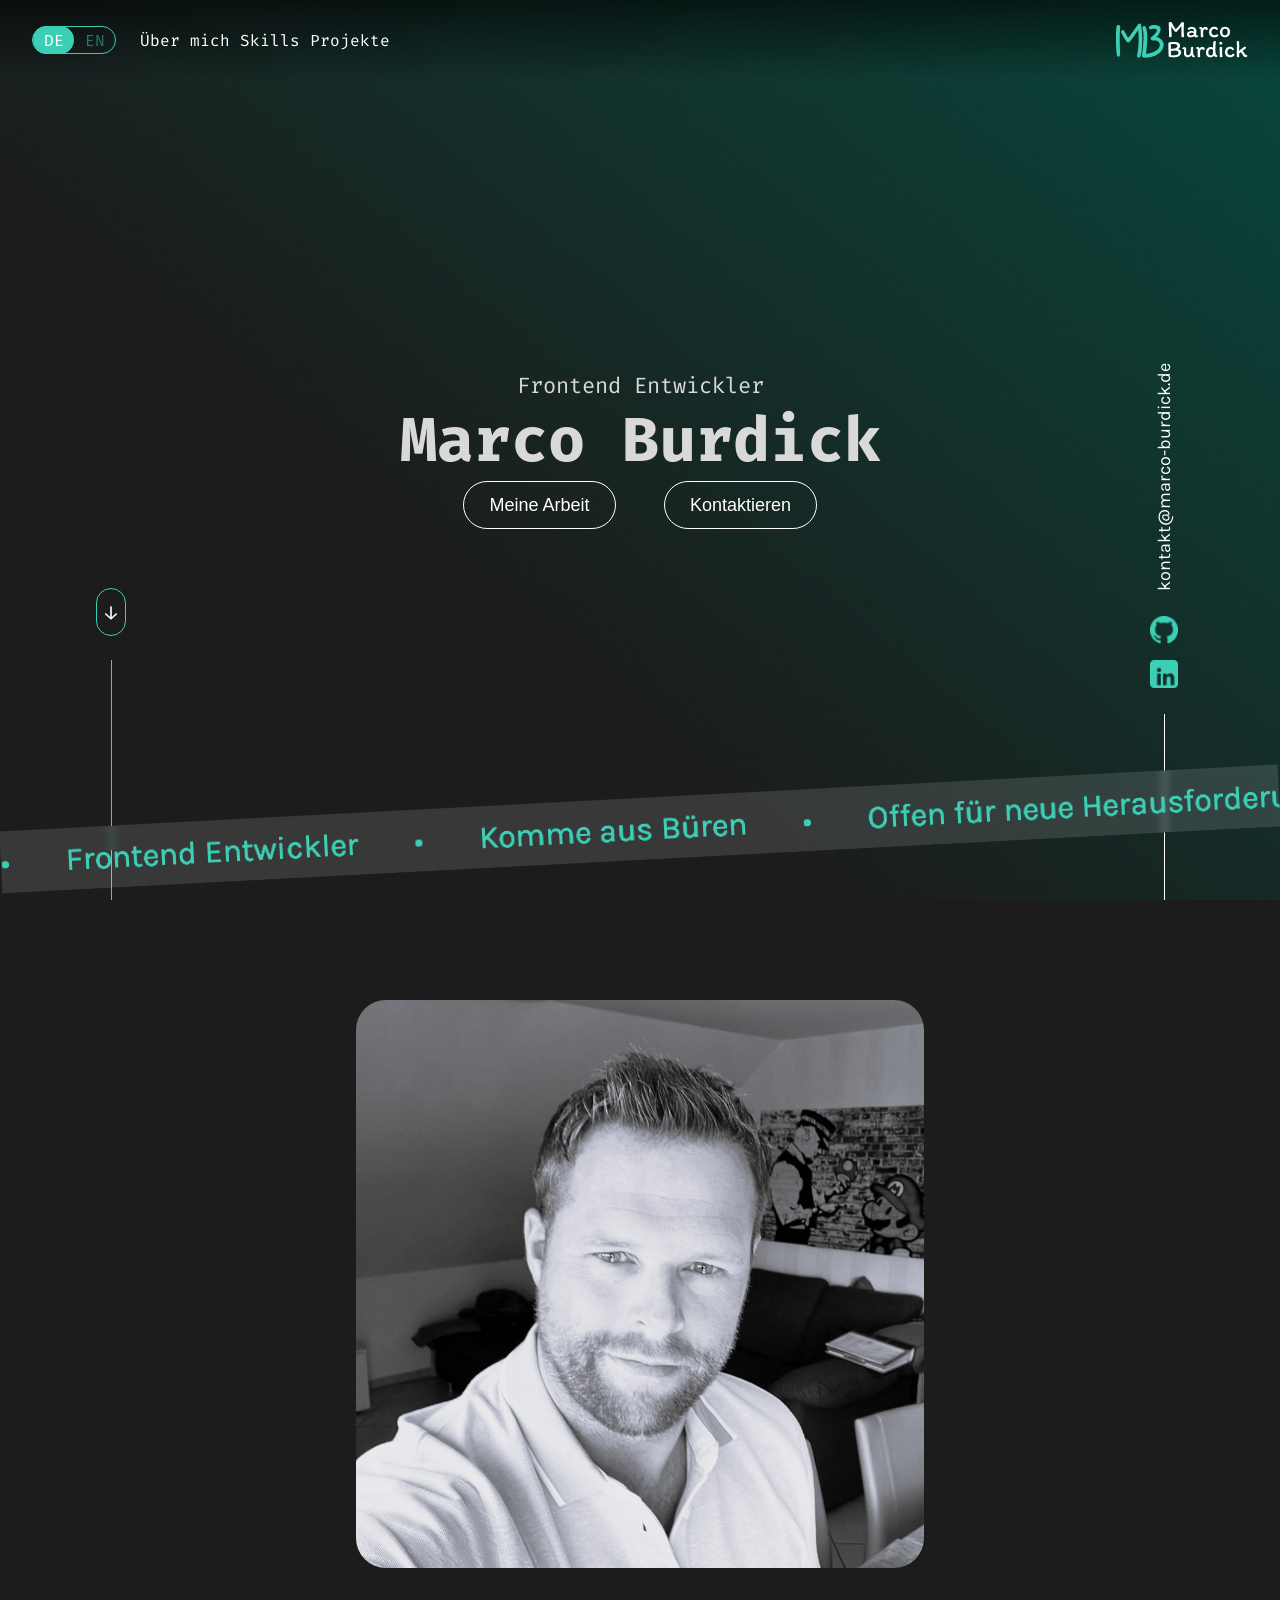
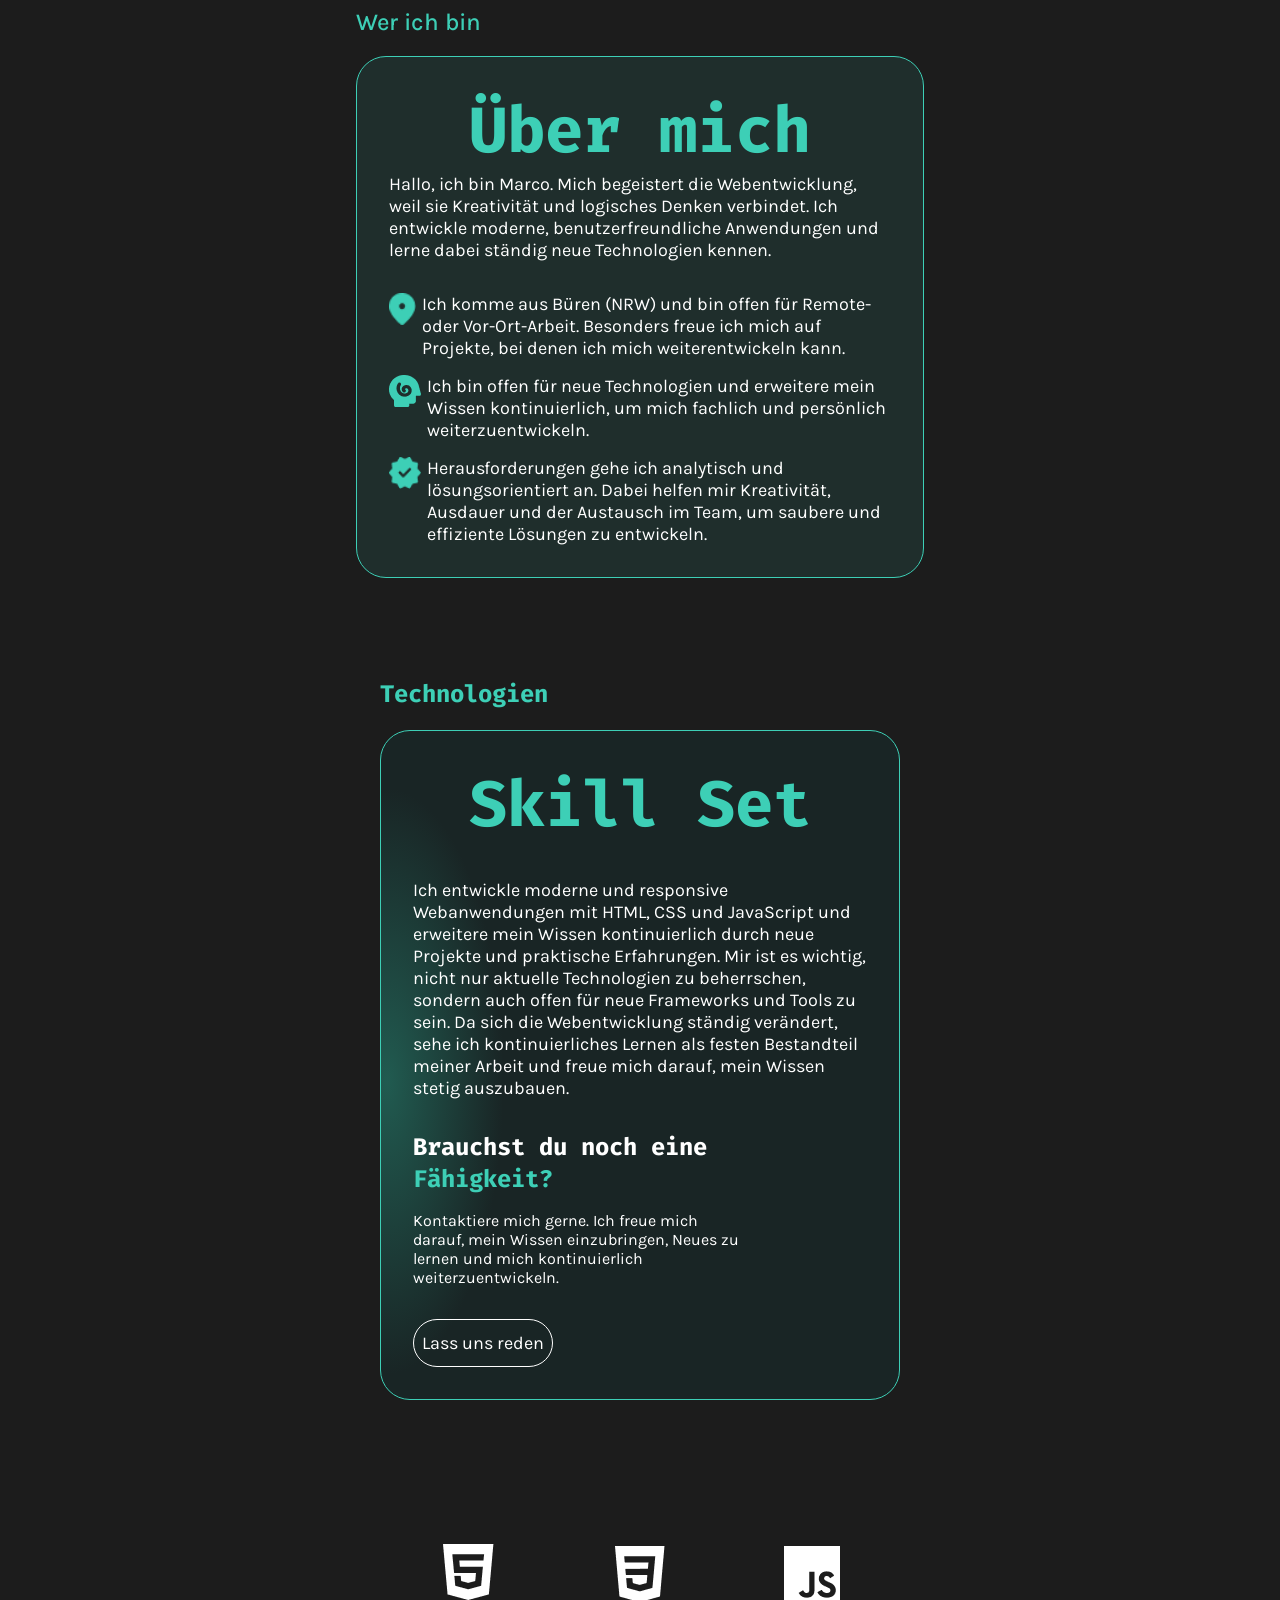
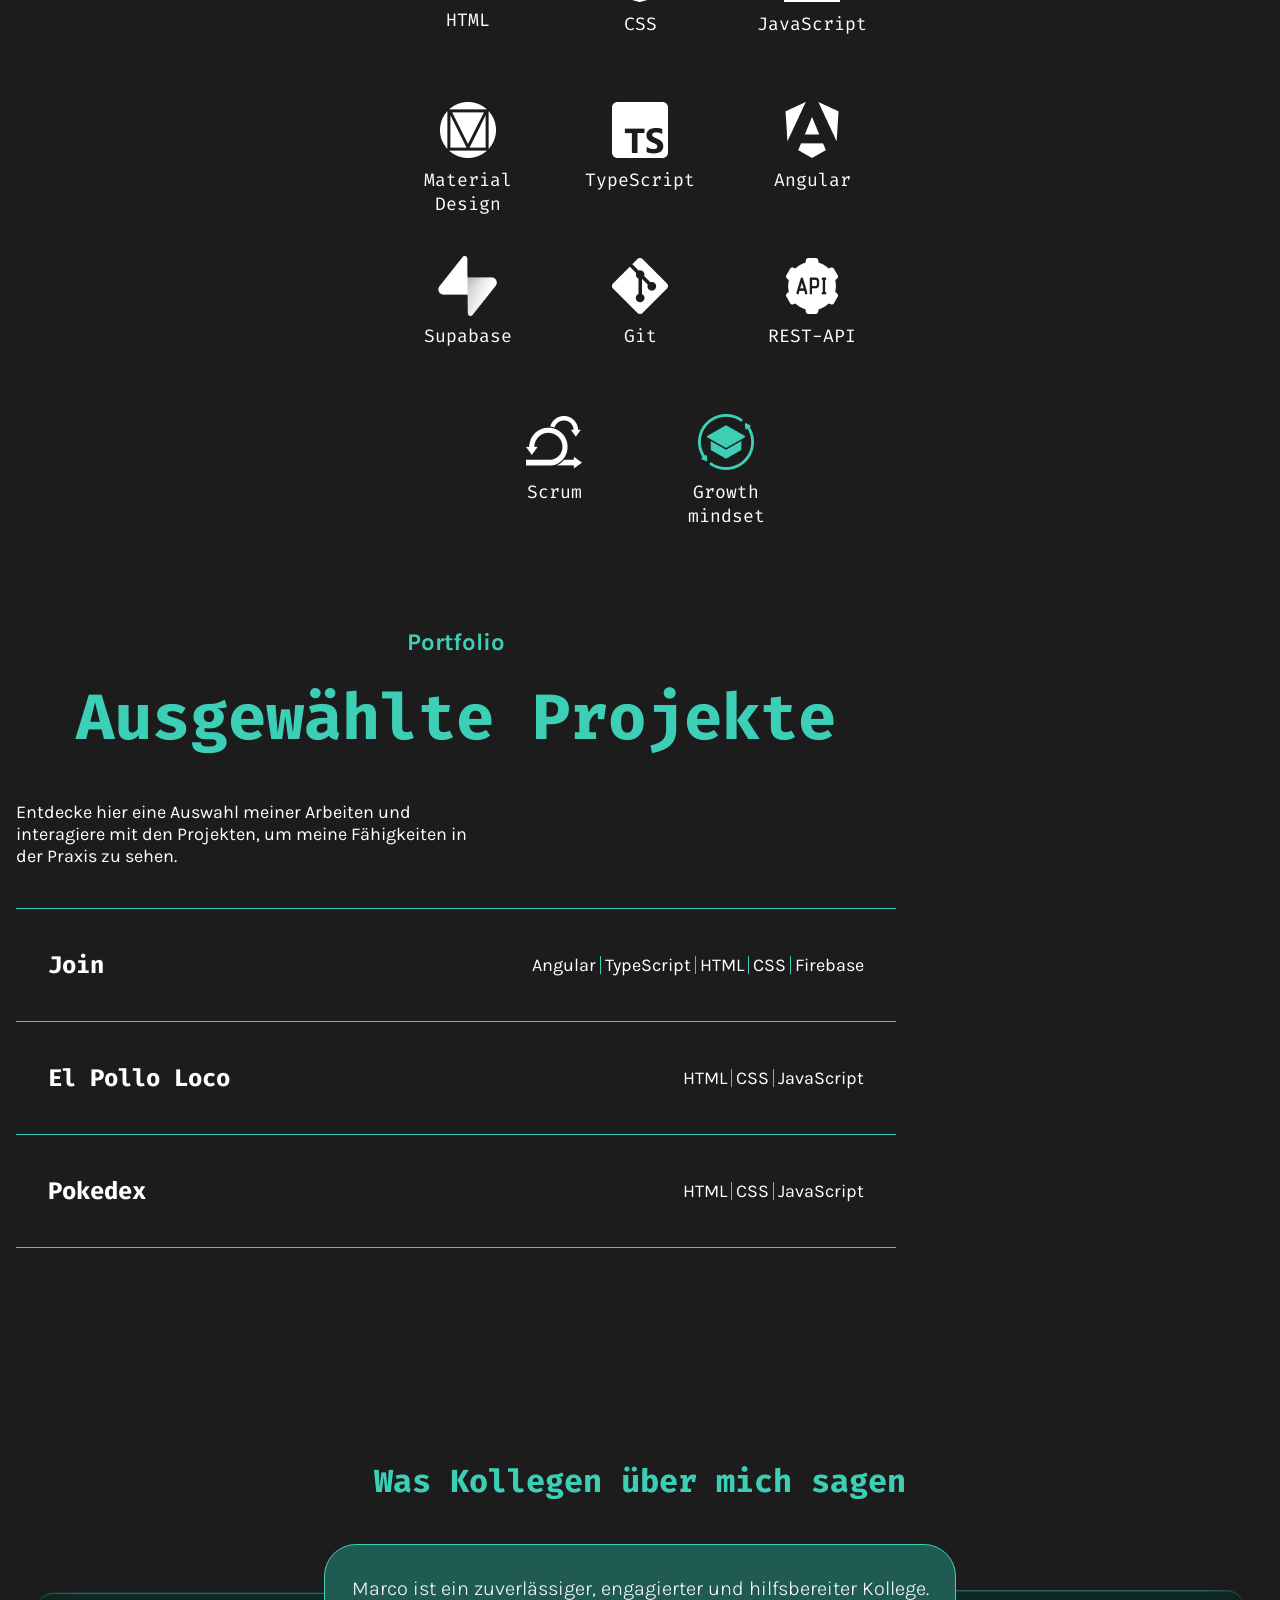
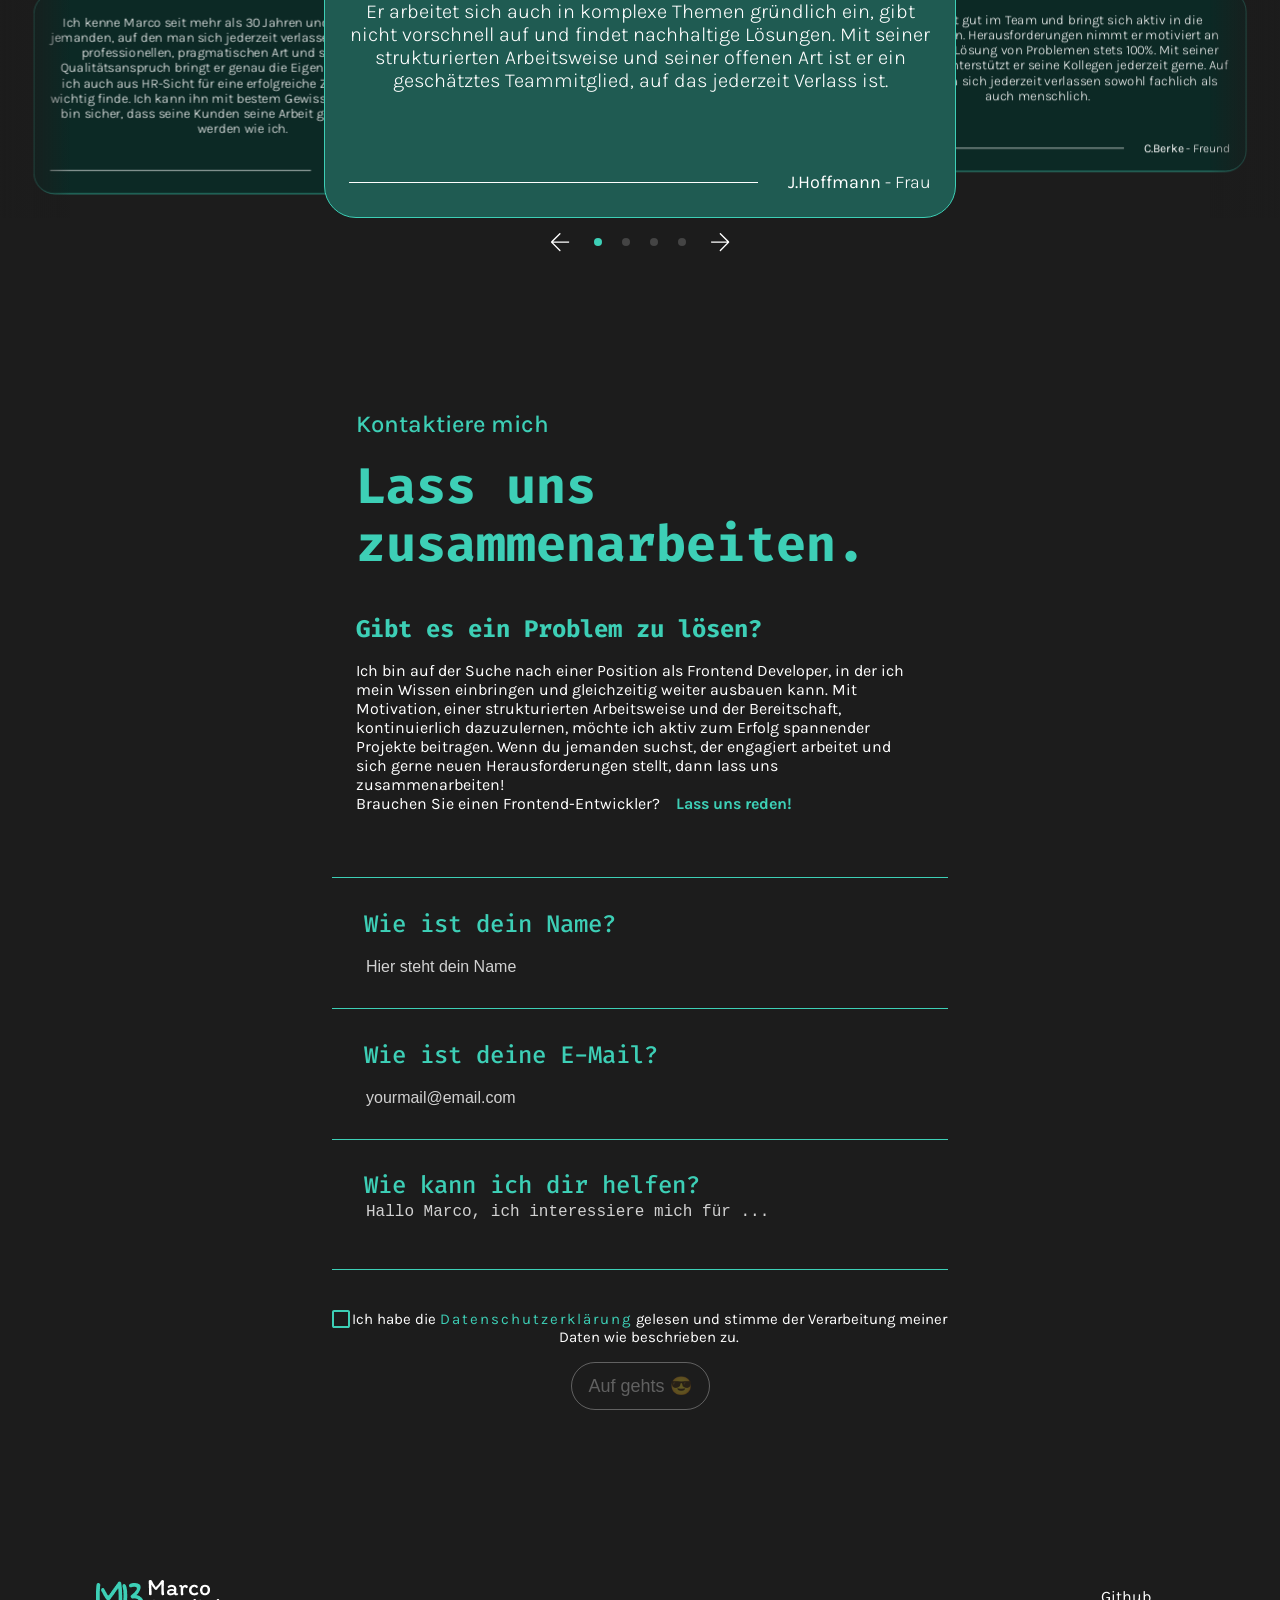
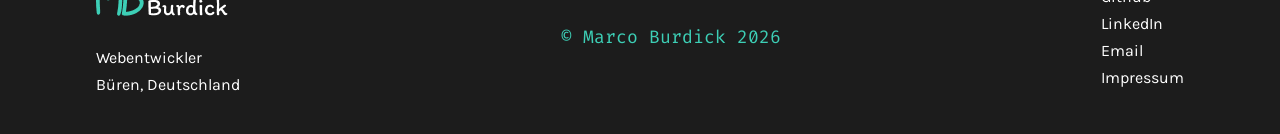
==== commit 9a726744: "update background" ====
--- a/index.html
+++ b/index.html
@@ -13,7 +13,6 @@
     <link rel="stylesheet" href="/css/carousel.css" />
     <link rel="stylesheet" href="/css/footer.css" />
     <link rel="stylesheet" href="/css/overlay.css" />
-    <link rel="stylesheet" href="/css/impressum.css" />
     <link rel="stylesheet" href="/css/responsive.css" />
     <script src="/js/objects.js"></script>
     <script src="/js/templates.js"></script>
@@ -49,7 +48,7 @@
             </a>
           </div>
           <div>
-            <a class="linkedin" href="DEIN-LINKEDIN-LINK" target="_blank">
+            <a class="linkedin" href="https://www.linkedin.com/in/marco-burdick-767a22422/" target="_blank">
               <img src="/assets/icons/linkedin.png" alt="LinkedIn" />
             </a>
           </div>
--- a/style.css
+++ b/style.css
@@ -13,6 +13,7 @@
   font-family: "fira";
   overflow-x: hidden;
   user-select: none;
+  background-color: #1c1c1c;
 }
 
 ::-webkit-scrollbar {
--- a/css/hero.css
+++ b/css/hero.css
@@ -1,19 +1,3 @@
-#hero {
-  position: relative;
-  display: flex;
-  flex-direction: column;
-  align-items: center;
-  justify-content: center;
-  width: 100%;
-  min-height: 100svh;
-  overflow-x: clip;
-  overflow-y: visible;
-  background-image: url("/assets/images/Background.jpg");
-  background-repeat: no-repeat;
-  background-size: cover;
-  background-position: center;
-}
-
 /* =========================
    HEADER ALLGEMEIN
 ========================= */
@@ -178,7 +162,19 @@
 }
 
 main {
+  position: relative;
+  display: flex;
+  flex-direction: column;
+  align-items: center;
+  justify-content: center;
   width: 100%;
+  min-height: 100svh;
+  overflow-x: clip;
+  overflow-y: visible;
+  background-image: url("/assets/images/Background.jpg");
+  background-repeat: no-repeat;
+  background-size: cover;
+  background-position: center;
 }
 
 .nametag {
--- a/css/responsive.css
+++ b/css/responsive.css
@@ -446,6 +446,10 @@
   .skill-container {
     gap: 16px;
   }
+
+  #hero {
+    height: 844px;
+  }
 }
 
 @media (max-width: 600px) {
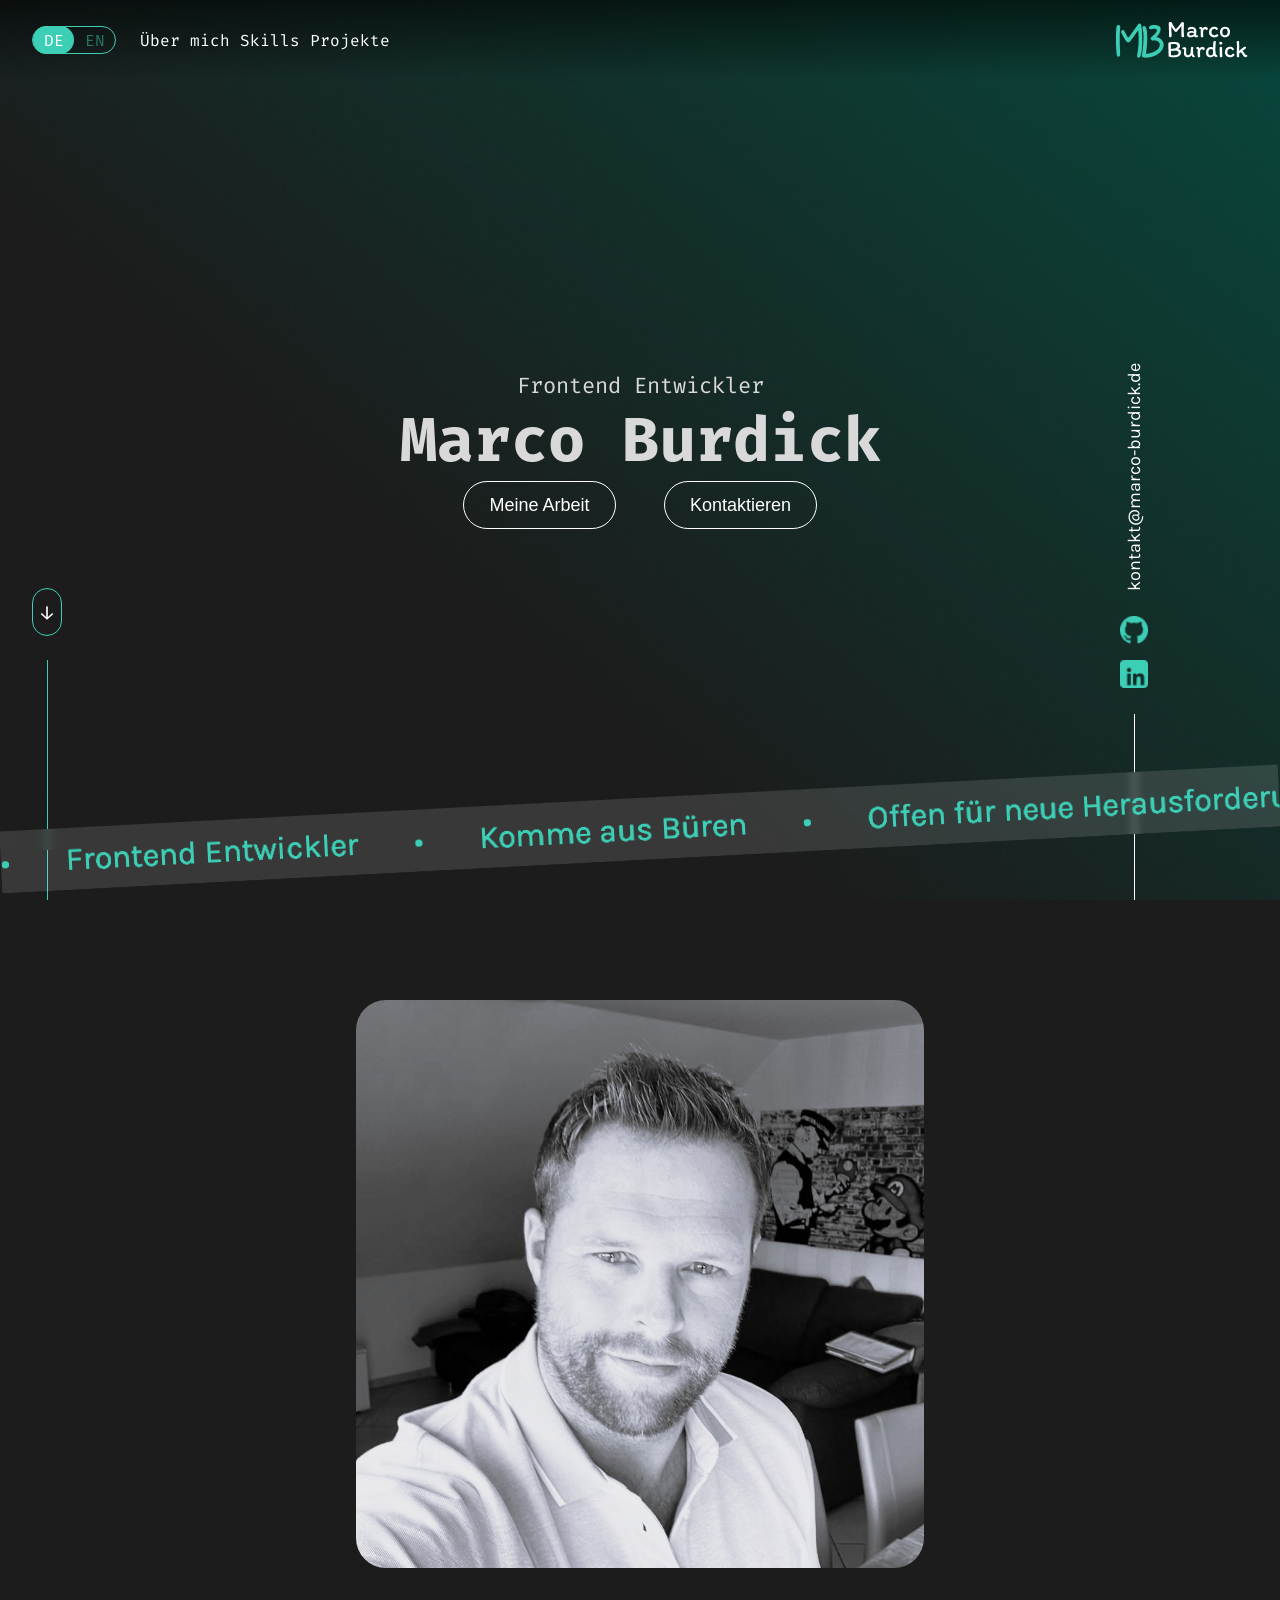
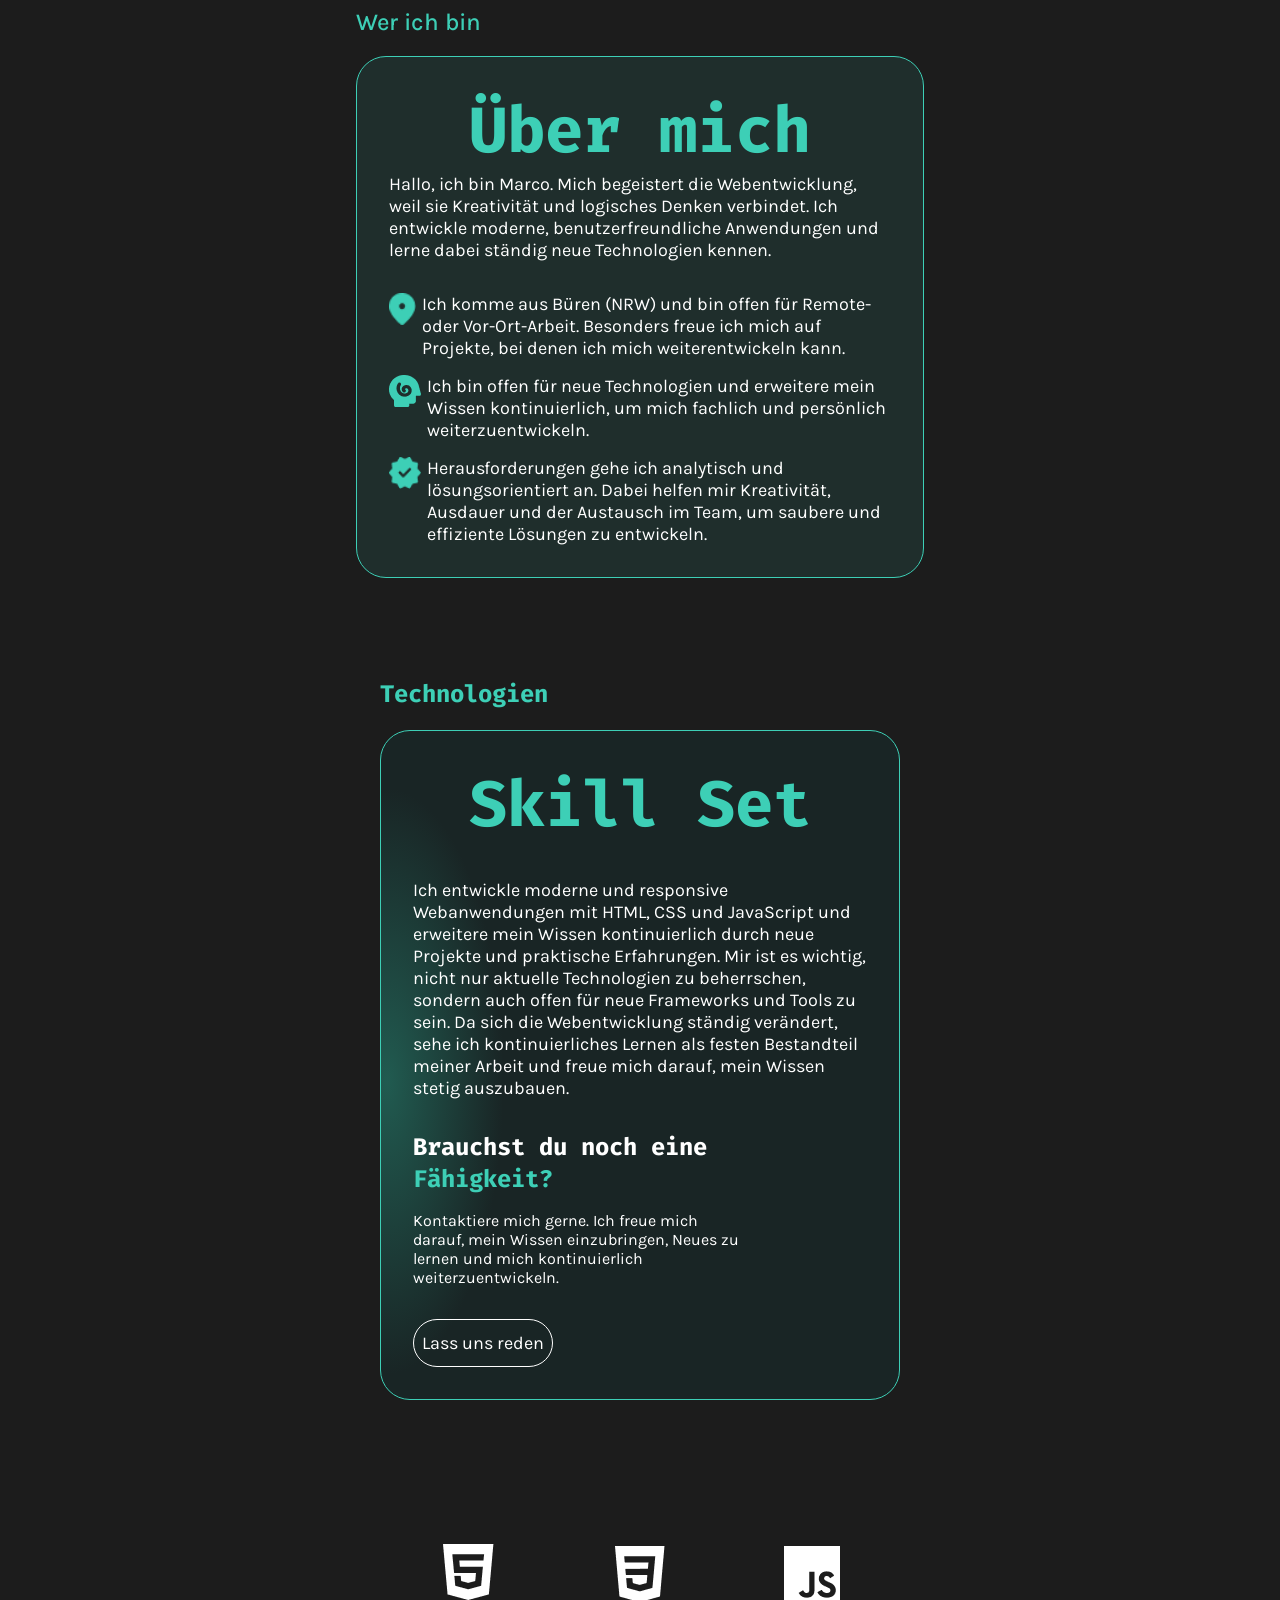
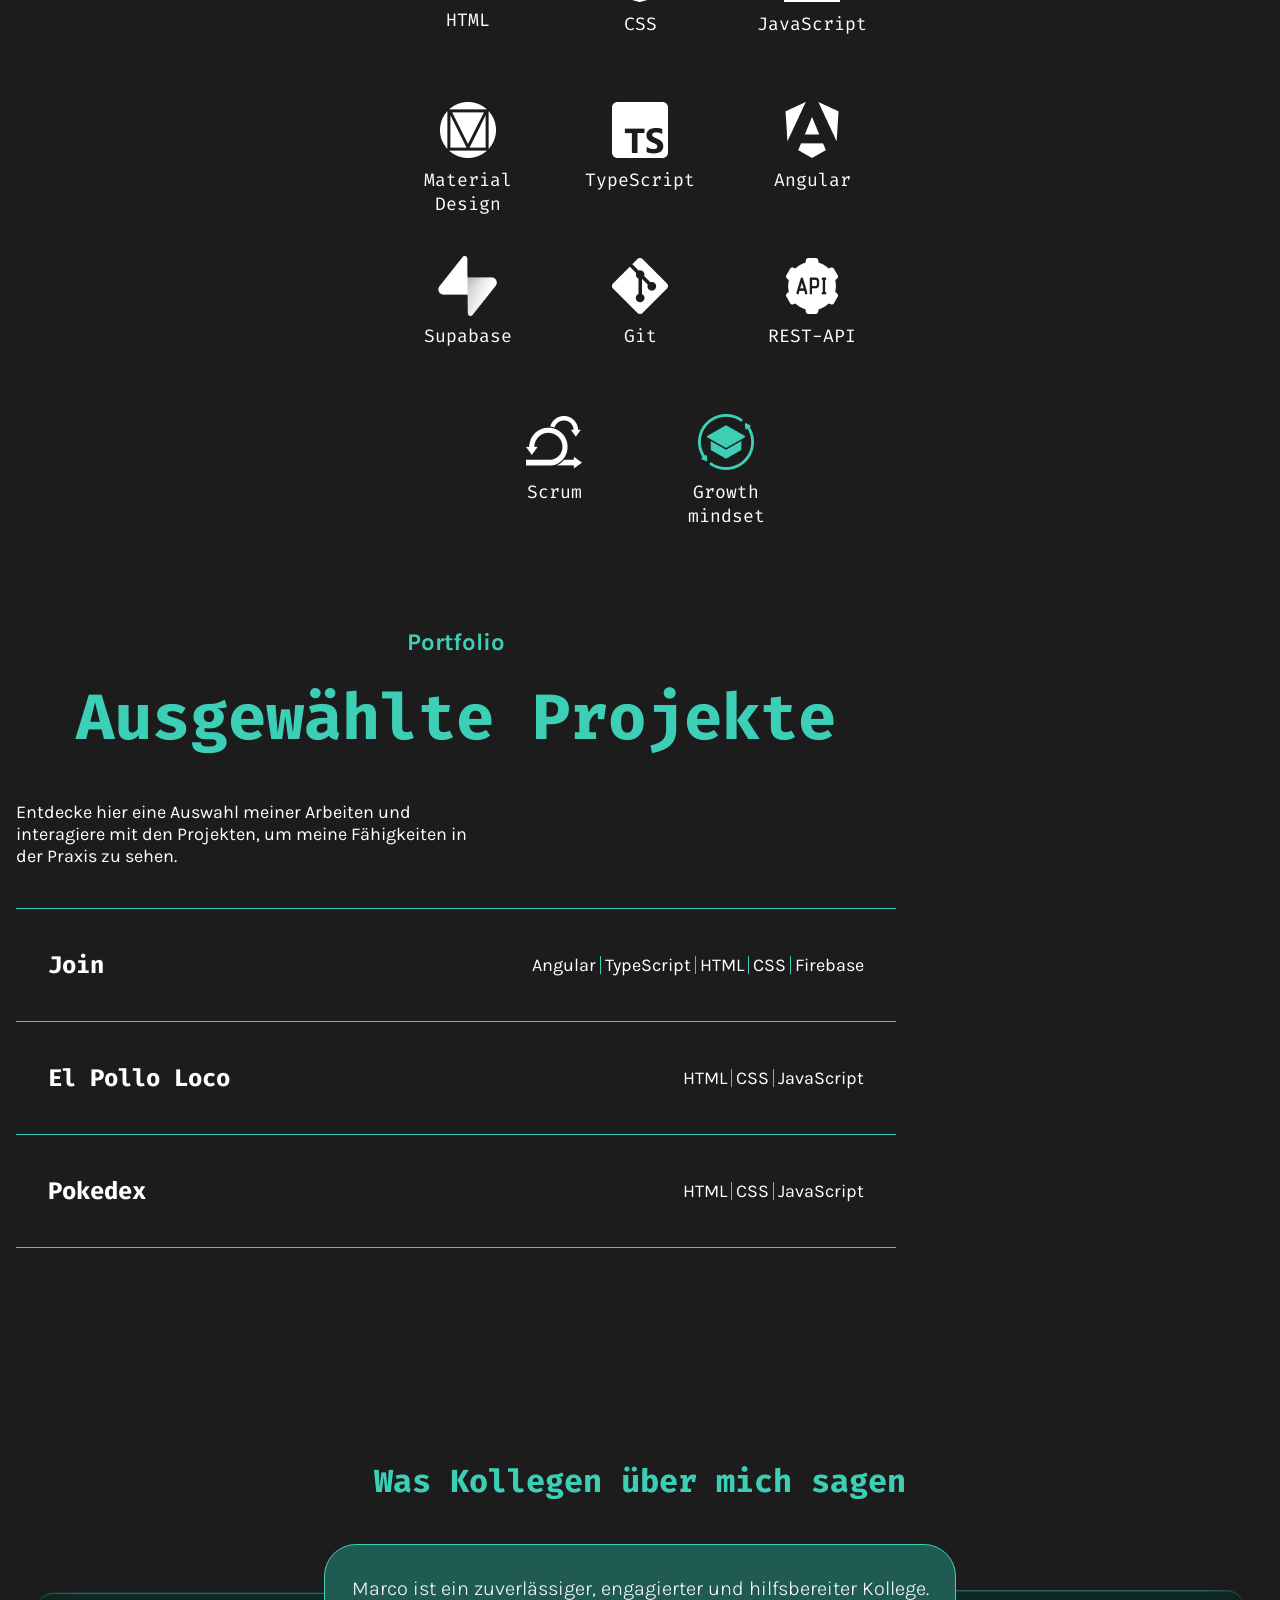
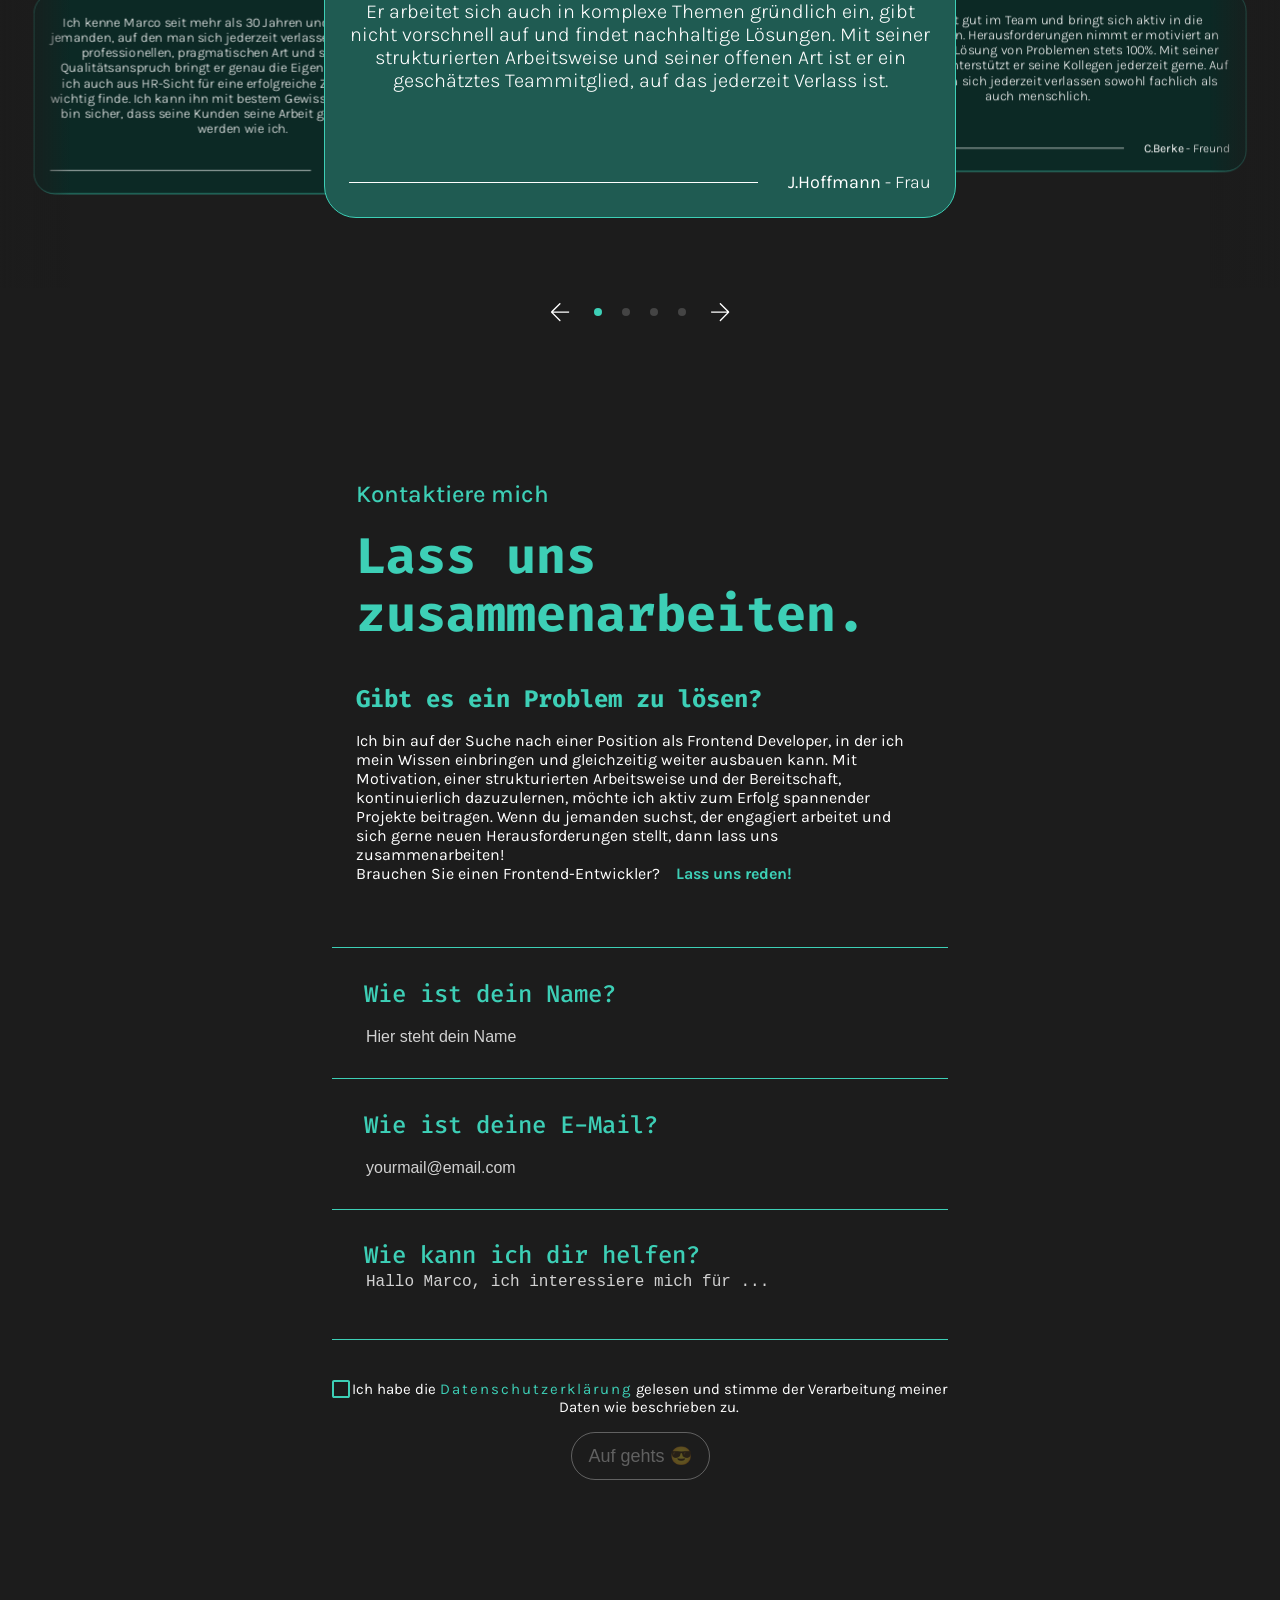
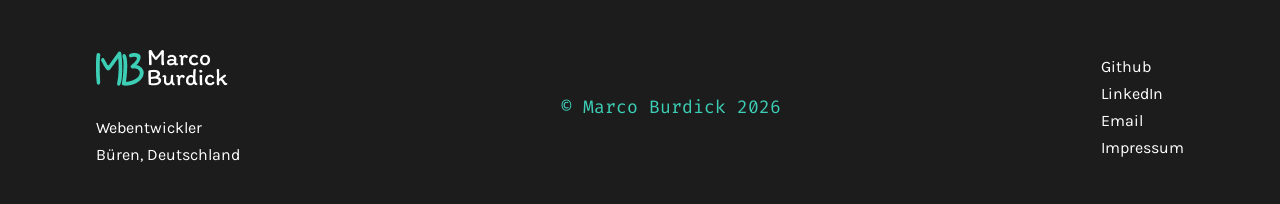
==== commit ea095977: "update the position from the vertical track in the hero section" ====
--- a/index.html
+++ b/index.html
@@ -27,49 +27,58 @@
           <!--Textbar rendered here-->
         </div>
       </div>
+
       <header id="header">
         <div class="content-max-width">
           <!--Header rendered here-->
         </div>
       </header>
-      <div class="verticalflow-right">
-        <div class="mailto-link">
-          <a href="mailto:kontakt@marco-burdick.de"> kontakt@marco-burdick.de </a>
-        </div>
-        <div class="social-icons">
-          <div class="mail">
-            <a href="mailto:kontakt@marco-burdick.de">
-              <img src="/assets/icons/mail.png" alt="" />
-            </a>
-          </div>
-          <div>
-            <a class="github" href="https://github.com/Marzzzo" target="_blank">
-              <img src="/assets/icons/github.png" alt="GitHub" />
-            </a>
-          </div>
-          <div>
-            <a class="linkedin" href="https://www.linkedin.com/in/marco-burdick-767a22422/" target="_blank">
-              <img src="/assets/icons/linkedin.png" alt="LinkedIn" />
-            </a>
-          </div>
-        </div>
-        <div class="line-right"></div>
-      </div>
-
-      <div class="verticalflow-left">
-        <div class="arrow-container">
-          <span class="arrow-down">↓</span>
-        </div>
-        <div class="line-left"></div>
-      </div>
-      <div class="content-max-width">
+
+      <div class="content-max-width hero-content">
+        <div class="verticalflow-right">
+          <div class="mailto-link">
+            <a href="mailto:kontakt@marco-burdick.de"> kontakt@marco-burdick.de </a>
+          </div>
+
+          <div class="social-icons">
+            <div class="mail">
+              <a href="mailto:kontakt@marco-burdick.de">
+                <img src="/assets/icons/mail.png" alt="" />
+              </a>
+            </div>
+
+            <div>
+              <a class="github" href="https://github.com/Marzzzo" target="_blank">
+                <img src="/assets/icons/github.png" alt="GitHub" />
+              </a>
+            </div>
+
+            <div>
+              <a class="linkedin" href="https://www.linkedin.com/in/marco-burdick-767a22422/" target="_blank">
+                <img src="/assets/icons/linkedin.png" alt="LinkedIn" />
+              </a>
+            </div>
+          </div>
+
+          <div class="line-right"></div>
+        </div>
+
+        <div class="verticalflow-left">
+          <div class="arrow-container">
+            <span class="arrow-down">↓</span>
+          </div>
+          <div class="line-left"></div>
+        </div>
+
         <div class="nametag">
           <h2 data-i18n="hero.headline">Frontend Entwickler</h2>
           <h1>Marco Burdick</h1>
+
           <div class="nametag-button-section">
             <button class="nametag-button" onclick="location.href = '#projects'">
               <span data-i18n="hero.work">Meine Arbeit</span>
             </button>
+
             <button class="nametag-button" onclick="location.href = '#contactMe'">
               <span data-i18n="hero.contact">Kontaktieren</span>
             </button>
--- a/css/hero.css
+++ b/css/hero.css
@@ -371,15 +371,22 @@
   }
 }
 
+.verticalflow-left {
+  position: absolute;
+  display: flex;
+  flex-direction: column;
+  align-items: center;
+  bottom: 0;
+  left: max(32px, calc((110vw - 1440px) / 2));
+}
+
 .verticalflow-right {
   position: absolute;
-  z-index: 1;
-  right: 96px;
+  display: flex;
+  flex-direction: column;
+  align-items: center;
   bottom: 0;
-  display: flex;
-  flex-direction: column;
-  align-items: center;
-  width: 40px;
+  right: max(32px, calc((100vw - 1440px) / 2));
 }
 
 .mailto-link {
@@ -438,16 +445,6 @@
 
 .mail {
   display: none;
-}
-
-.verticalflow-left {
-  position: absolute;
-  z-index: 1;
-  left: 96px;
-  bottom: 0;
-  display: flex;
-  flex-direction: column;
-  align-items: center;
 }
 
 .arrow-container {
--- a/css/carousel.css
+++ b/css/carousel.css
@@ -24,16 +24,14 @@
   }
 }
 
-/* Gesamter Carousel-Bereich */
 .carousel {
   position: relative;
   width: 100%;
-  /* height: 386px; */
+  height: 386px;
   overflow: hidden;
   box-sizing: border-box;
 }
 
-/* Verlauf links und rechts */
 .carousel::before,
 .carousel::after {
   content: "";
@@ -55,7 +53,6 @@
   background: linear-gradient(to left, #1c1c1c 0%, rgba(28, 28, 28, 0.9) 25%, rgba(28, 28, 28, 0) 100%);
 }
 
-/* Bereich mit den Karten */
 .items {
   position: relative;
   display: flex;
@@ -68,7 +65,6 @@
   transform-style: preserve-3d;
 }
 
-/* Einzelne Bewertungskarte */
 .item {
   position: absolute;
   top: 0;
@@ -94,7 +90,6 @@
   transform-style: preserve-3d;
 }
 
-/* Bewertungstext */
 .card-description {
   width: 100%;
   margin: 0;
@@ -104,7 +99,6 @@
   color: #ffffff;
 }
 
-/* Unterer Bereich mit Linie und Name */
 .card-footer {
   display: flex;
   align-items: center;
@@ -113,7 +107,6 @@
   margin-top: 40px;
 }
 
-/* Horizontale Linie */
 .horizonline {
   flex: 1;
   min-width: 30px;
@@ -121,7 +114,6 @@
   background-color: #ffffff;
 }
 
-/* Name und Position */
 .card-name {
   flex-shrink: 0;
   margin: 0;
@@ -136,7 +128,6 @@
   font-weight: 300;
 }
 
-/* Aktive mittlere Karte */
 .item.active {
   transform: translate3d(0, 0, 0) scale(1);
   opacity: 1;
@@ -146,7 +137,6 @@
   background-color: rgb(31, 91, 82);
 }
 
-/* Linke Karte */
 .item.left {
   transform: translate3d(-620px, 0, -250px) scale(0.8);
   opacity: 1;
@@ -156,7 +146,6 @@
   background-color: rgb(12, 41, 37);
 }
 
-/* Rechte Karte */
 .item.right {
   transform: translate3d(620px, 0, -250px) scale(0.8);
   opacity: 1;
@@ -166,7 +155,6 @@
   background-color: rgb(12, 41, 37);
 }
 
-/* Nicht sichtbare Karten */
 .item.hidden {
   transform: translate3d(0, 0, -500px) scale(0.6);
   opacity: 0;
@@ -176,7 +164,6 @@
   background-color: rgb(12, 41, 37);
 }
 
-/* Anführungszeichen */
 .quotes {
   position: absolute;
   top: -42px;
@@ -185,14 +172,12 @@
   pointer-events: none;
 }
 
-/* Navigation */
 .nav {
   display: flex;
   justify-content: center;
   align-items: center;
 }
 
-/* Punkte */
 .dots {
   display: flex;
   align-items: center;
@@ -211,7 +196,6 @@
   background-color: rgba(61, 207, 182, 1);
 }
 
-/* Pfeil-Buttons */
 .arrow-button {
   display: flex;
   justify-content: center;
--- a/css/responsive.css
+++ b/css/responsive.css
@@ -171,7 +171,7 @@
   }
 
   .line-left {
-    height: 224px;
+    height: 180px;
   }
 
   .line-right {
@@ -610,7 +610,7 @@
 
 @media (max-width: 420px) {
   .carousel {
-    height: 490px;
+    height: 520px;
   }
 
   .items {
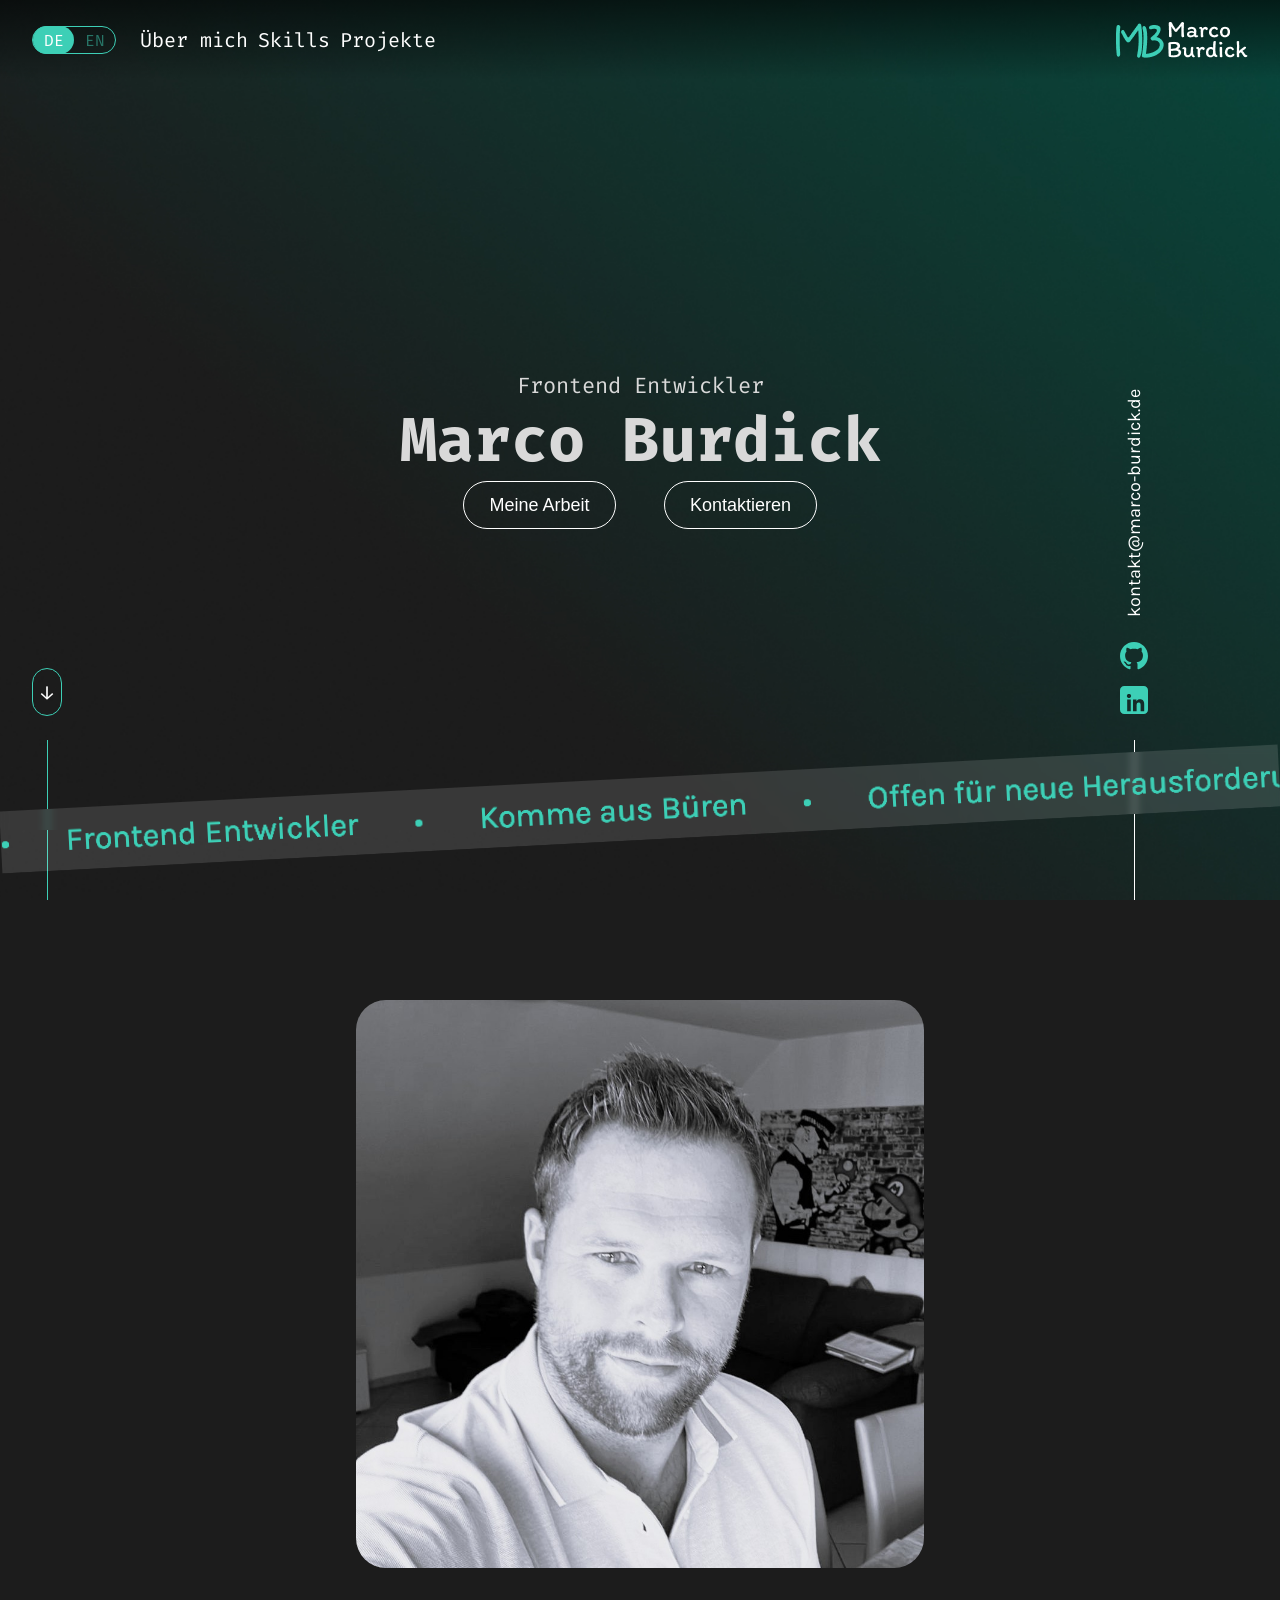
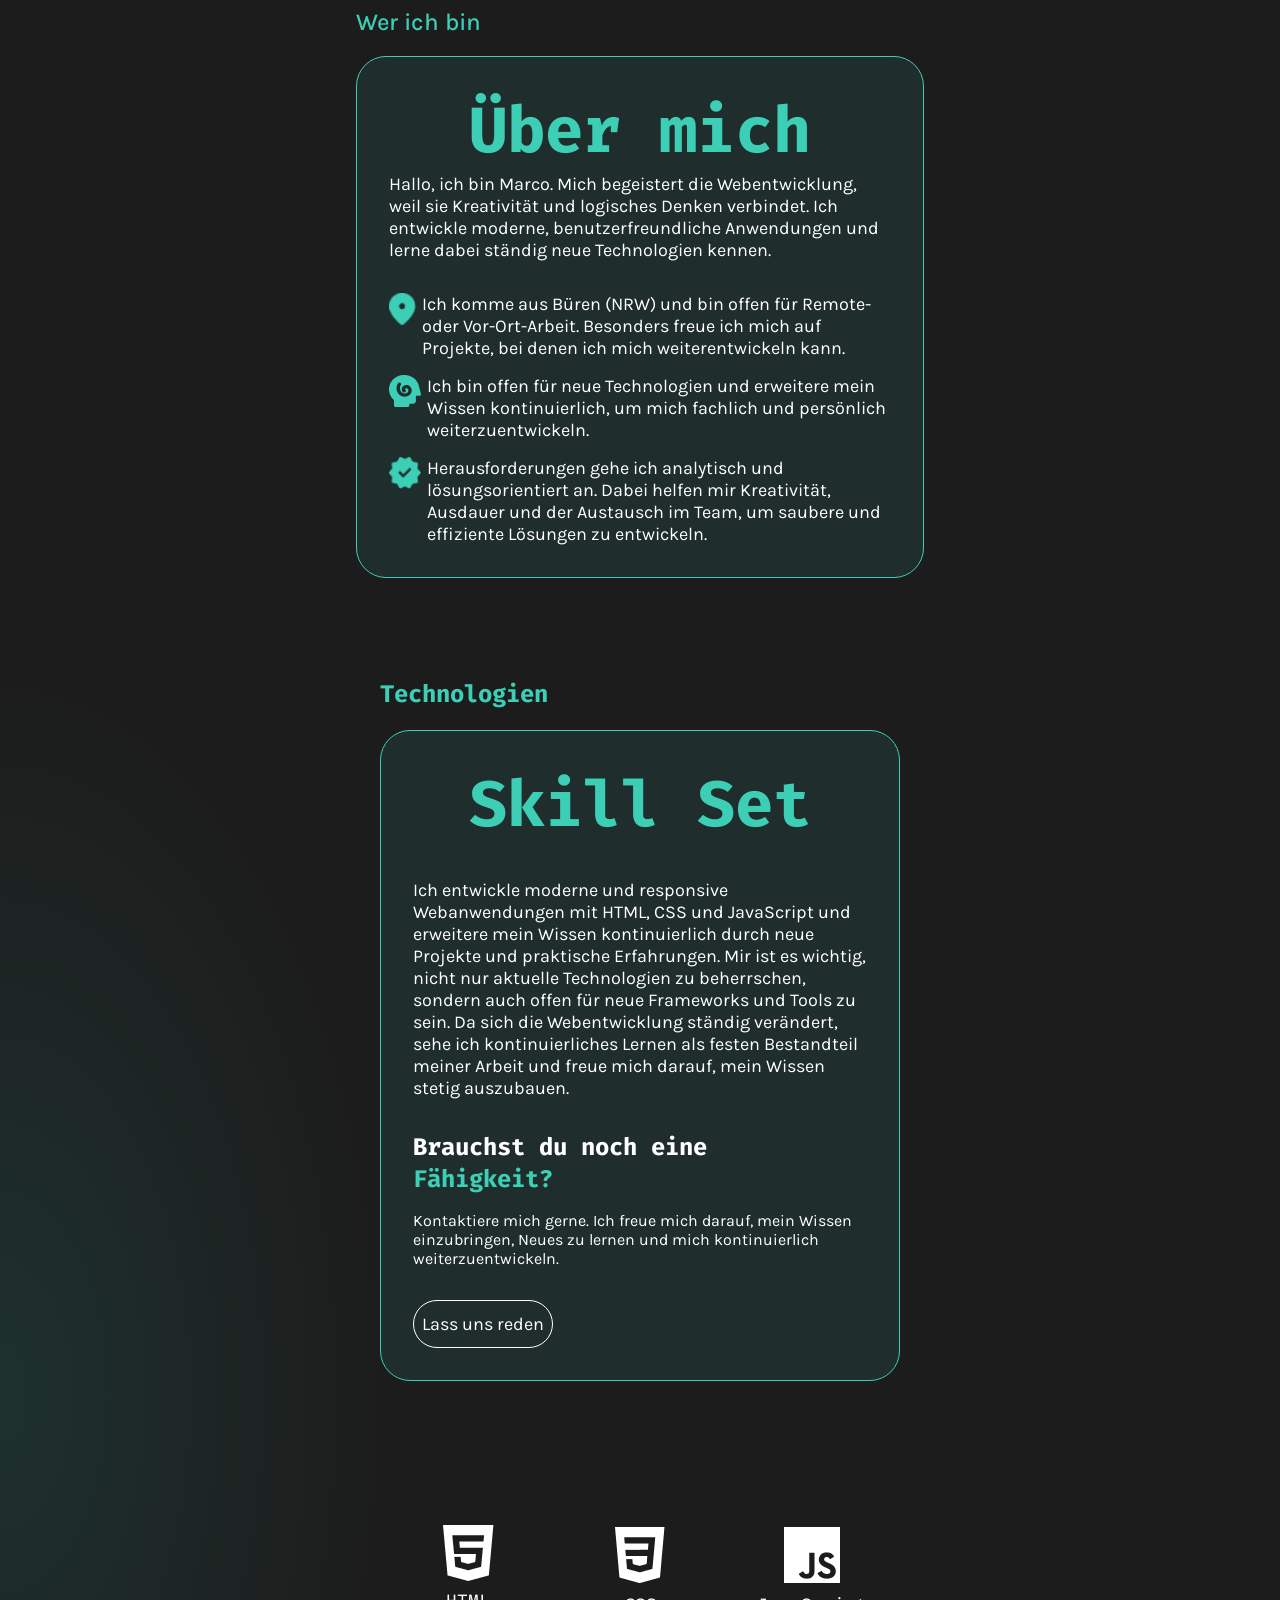
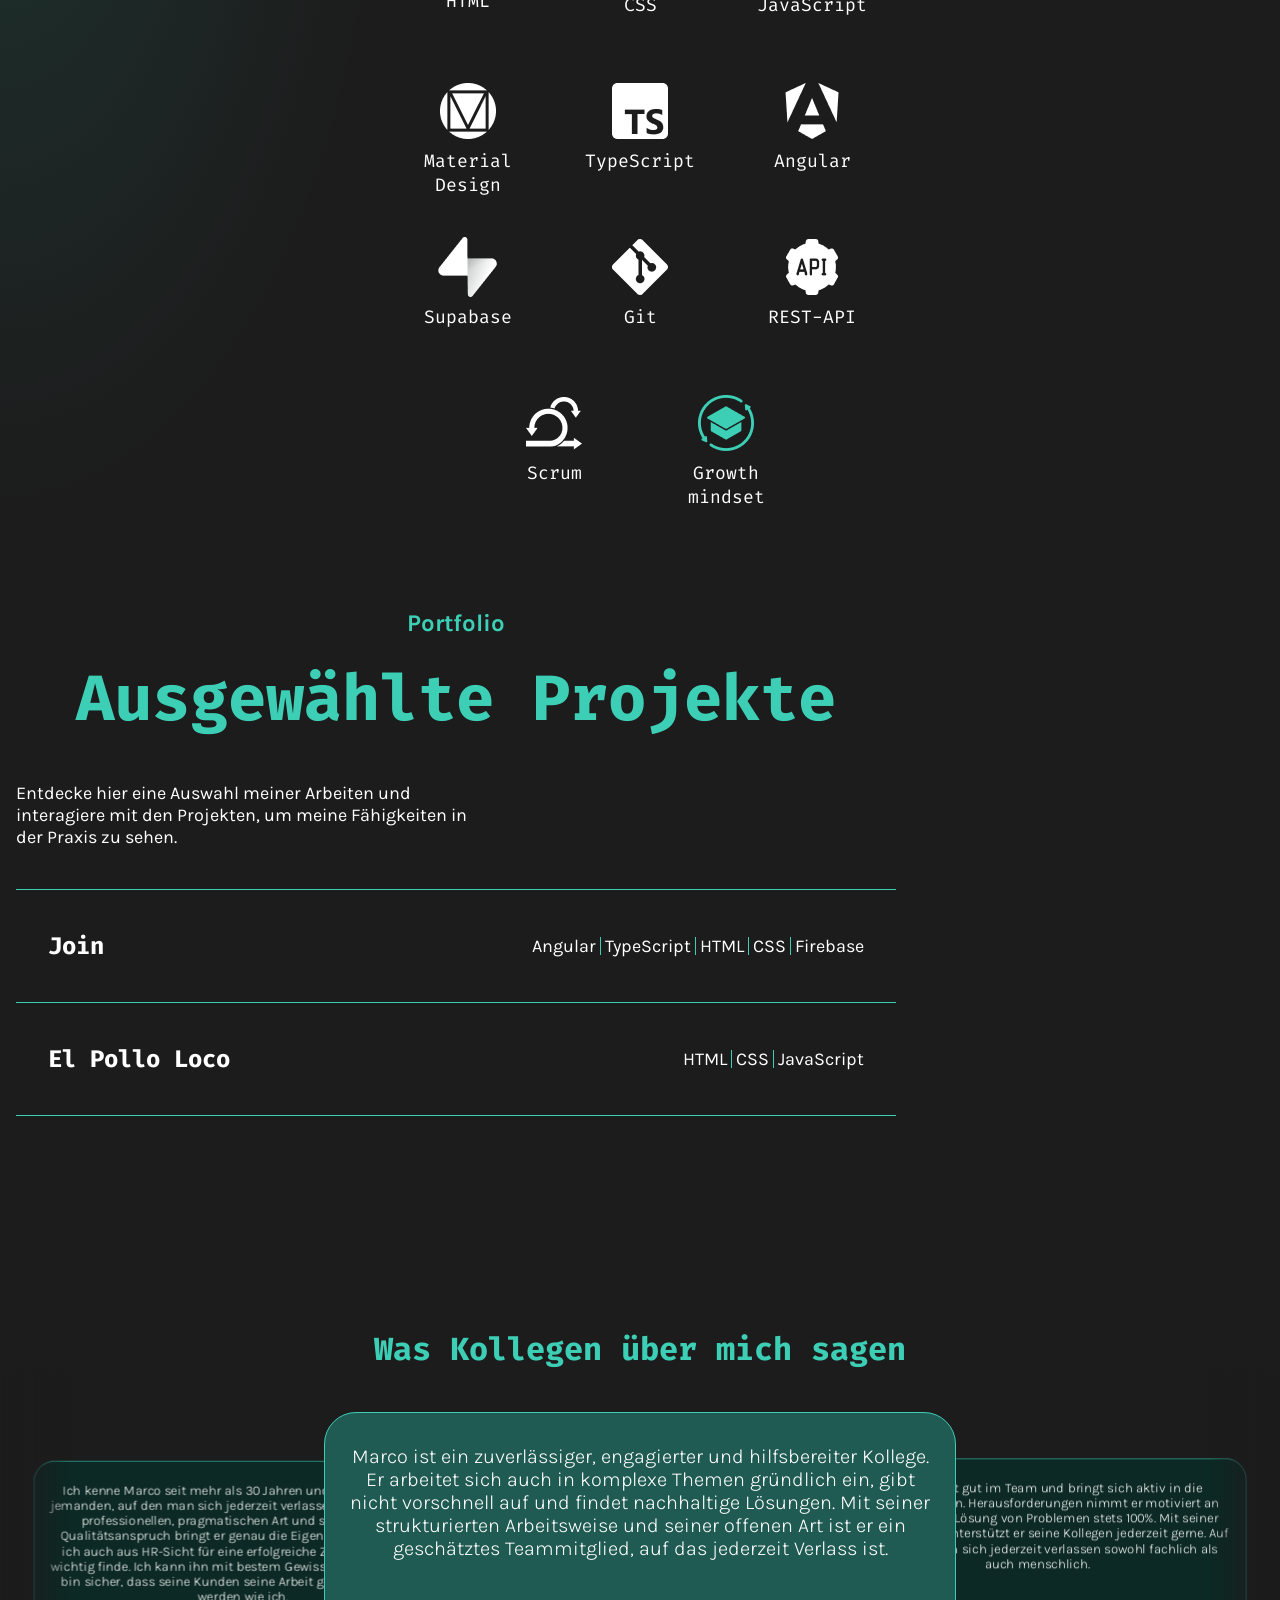
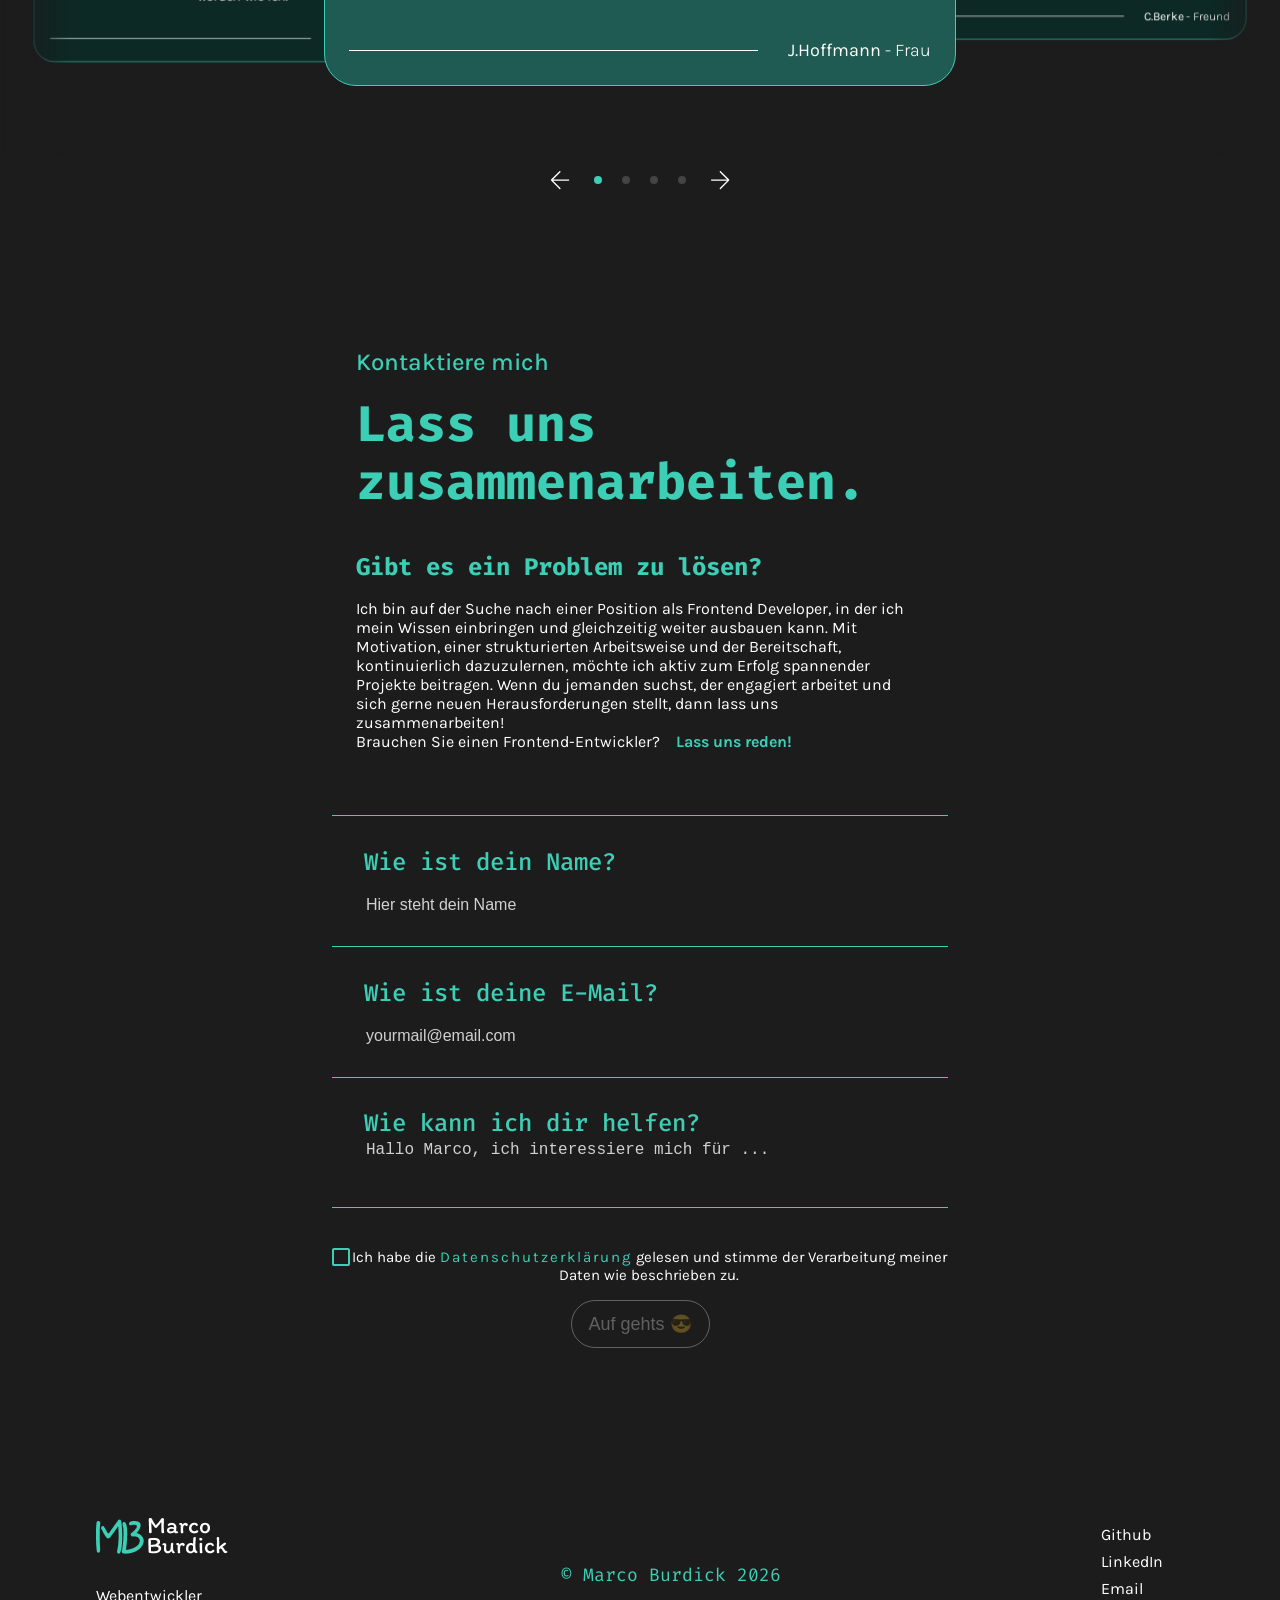
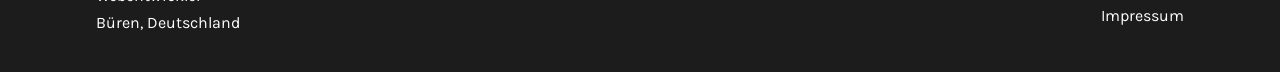
==== commit 2a527aab: "fixed the send buttom for the formular, the trackbar on the widescreen." ====
--- a/index.html
+++ b/index.html
@@ -3,7 +3,7 @@
   <head>
     <meta charset="UTF-8" />
     <meta name="viewport" content="width=device-width, initial-scale=1.0" />
-    <title>Portfolio</title>
+    <title>Marco Burdick</title>
     <link rel="shortcut icon" href="/assets/icons/favicon.png" type="image/x-icon" />
     <link rel="stylesheet" href="style.css" />
     <link rel="stylesheet" href="/css/hero.css" />
@@ -43,19 +43,19 @@
           <div class="social-icons">
             <div class="mail">
               <a href="mailto:kontakt@marco-burdick.de">
-                <img src="/assets/icons/mail.png" alt="" />
+                <img src="/assets/icons/mail.svg" alt="mail" />
               </a>
             </div>
 
             <div>
               <a class="github" href="https://github.com/Marzzzo" target="_blank">
-                <img src="/assets/icons/github.png" alt="GitHub" />
+                <img src="/assets/icons/github.svg" alt="GitHub" />
               </a>
             </div>
 
             <div>
               <a class="linkedin" href="https://www.linkedin.com/in/marco-burdick-767a22422/" target="_blank">
-                <img src="/assets/icons/linkedin.png" alt="LinkedIn" />
+                <img src="/assets/icons/linkedin.svg" alt="LinkedIn" />
               </a>
             </div>
           </div>
@@ -87,8 +87,8 @@
       </div>
     </main>
     <div class="content-max-width">
-      <section id="aboutMe" class="other-section">
-        <div class="about-me-container">
+      <section class="other-section">
+        <div id="aboutMe" class="about-me-container">
           <div class="profil-wrapper">
             <img class="stripes" src="/assets/images/Capa_1.png" />
             <div class="profil-image"></div>
@@ -213,7 +213,7 @@
               </p>
 
               <div class="mindset-bubble">
-                <p data-i18n="skills.bubble">Ich interessiere mich besonders für das Lernen.</p>
+                <p data-i18n="skills.bubble">Ich interessiere mich besonders für das Lernen:</p>
 
                 <div class="mindset-icons">
                   <div class="mindset-skill">
@@ -232,14 +232,14 @@
         </div>
       </section>
 
-      <section class="other-section">
+      <section id="projects" class="other-section">
         <div class="projects-section">
           <div class="headline-projects">
             <h3>Portfolio</h3>
             <h1 data-i18n="projects.headline">Ausgewählte Projekte</h1>
           </div>
 
-          <div id="projects" class="textfield-projects">
+          <div class="textfield-projects">
             <p data-i18n="projects.intro">
               Entdecken Sie hier eine Auswahl meiner Arbeiten interagieren Sie mit den Projekten, um meine Fähigkeiten in der Praxis zu
               sehen.
@@ -271,24 +271,6 @@
           >
             <div>
               <span>El Pollo Loco</span>
-            </div>
-            <div class="project-technology">
-              <p>HTML</p>
-              <div class="border"></div>
-              <p>CSS</p>
-              <div class="border"></div>
-              <p>JavaScript</p>
-            </div>
-          </div>
-
-          <div
-            class="projects-container-bottom"
-            onmouseenter="showImage('pokedex-image')"
-            onmouseleave="hideImages()"
-            onclick="openOverlay(2)"
-          >
-            <div>
-              <span>Pokedex</span>
             </div>
             <div class="project-technology">
               <p>HTML</p>
@@ -367,7 +349,7 @@
                 data-i18n-placeholder="contact.form.namePlaceholder"
                 placeholder="Hier steht Ihr Name"
               />
-              <p data-i18n="contact.form.nameError" class="error-message">Oops! Es scheint, als würde Ihr Name fehlen.</p>
+              <p data-i18n="contact.form.nameError" class="error-message">Ups! Es scheint, als würde Ihr Name fehlen.</p>
             </div>
             <div class="border-form-container">
               <h2 data-i18n="contact.form.emailLabel">Wie ist deine email?</h2>
--- a/style.css
+++ b/style.css
@@ -8,8 +8,7 @@
   display: flex;
   flex-direction: column;
   align-items: center;
-  justify-content: center;
-  height: 100%;
+  min-height: 100svh;
   font-family: "fira";
   overflow-x: hidden;
   user-select: none;
@@ -34,10 +33,12 @@
 }
 
 .content-max-width {
+  display: flex;
+  flex-direction: column;
+  justify-content: center;
   width: 100%;
   max-width: 1440px;
-  margin: 0 auto;
-  box-sizing: border-box;
+  min-height: 100svh;
 }
 
 body.menu-open {
--- a/css/hero.css
+++ b/css/hero.css
@@ -42,6 +42,7 @@
   color: white;
   text-decoration: none;
   cursor: pointer;
+  font-size: 20px;
 }
 
 .header-navigation a:hover,
@@ -261,9 +262,50 @@
   height: 62px;
   background: rgba(255, 255, 255, 0.12);
   backdrop-filter: blur(4px);
-  -webkit-backdrop-filter: blur(4px);
   overflow: hidden;
   white-space: nowrap;
+}
+
+@media (min-height: 800px) {
+  .textbar {
+    bottom: 60px;
+  }
+
+  .line-left {
+    height: 160px !important;
+  }
+
+  .line-right {
+    height: 160px !important;
+  }
+}
+
+@media (min-height: 950px) {
+  .textbar {
+    bottom: 90px;
+  }
+
+  .line-left {
+    height: 300px !important;
+  }
+
+  .line-right {
+    height: 300px !important;
+  }
+}
+
+@media (min-height: 1300px) {
+  .textbar {
+    bottom: 300px;
+  }
+
+  .line-left {
+    height: 500px !important;
+  }
+
+  .line-right {
+    height: 500px !important;
+  }
 }
 
 .textbar-track {
@@ -377,7 +419,7 @@
   flex-direction: column;
   align-items: center;
   bottom: 0;
-  left: max(32px, calc((110vw - 1440px) / 2));
+  left: max(32px, calc((103vw - 1440px) / 2));
 }
 
 .verticalflow-right {
--- a/css/technologies.css
+++ b/css/technologies.css
@@ -11,8 +11,8 @@
   width: 100%;
   padding: 32px;
   border: 1px solid rgba(61, 207, 182, 1);
+  background-color: rgba(61, 207, 182, 0.1);
   border-radius: 30px;
-  background: radial-gradient(22.43% 43.85% at 1.22% 52.45%, rgba(44, 236, 201, 0.3) 0%, #192525 100%);
   gap: 32px;
 }
 
@@ -33,6 +33,7 @@
   display: flex;
   justify-content: space-between;
   padding: 20px 96px 144px 96px;
+  background: radial-gradient(40% 67% at 0% 50%, rgba(44, 236, 201, 0.22) 0%, rgba(44, 236, 201, 0.1) 0%, rgba(28, 28, 28, 0) 75%);
   gap: 96px;
 }
 
@@ -53,7 +54,6 @@
 .textarea-skill {
   display: flex;
   flex-direction: column;
-  max-width: 331px;
   gap: 16px;
 }
 
--- a/css/carousel.css
+++ b/css/carousel.css
@@ -131,25 +131,22 @@
 .item.active {
   transform: translate3d(0, 0, 0) scale(1);
   opacity: 1;
-  filter: blur(0);
   z-index: 8;
   pointer-events: auto;
   background-color: rgb(31, 91, 82);
 }
 
 .item.left {
-  transform: translate3d(-620px, 0, -250px) scale(0.8);
+  transform: translate3d(-700px, 0, -250px) scale(0.9);
   opacity: 1;
-  filter: blur(1px);
   z-index: 2;
   pointer-events: none;
   background-color: rgb(12, 41, 37);
 }
 
 .item.right {
-  transform: translate3d(620px, 0, -250px) scale(0.8);
+  transform: translate3d(700px, 0, -250px) scale(0.9);
   opacity: 1;
-  filter: blur(1px);
   z-index: 2;
   pointer-events: none;
   background-color: rgb(12, 41, 37);
@@ -158,7 +155,6 @@
 .item.hidden {
   transform: translate3d(0, 0, -500px) scale(0.6);
   opacity: 0;
-  filter: blur(1px);
   z-index: 0;
   pointer-events: none;
   background-color: rgb(12, 41, 37);
--- a/css/footer.css
+++ b/css/footer.css
@@ -1,14 +1,13 @@
 footer {
+  position: static;
   display: flex;
   align-items: center;
   justify-content: space-between;
-width: 100%;
+  width: 100%;
   min-height: 126px;
-  height: auto;
- padding: 40px 96px;
+  padding: 40px 96px;
   margin-top: 130px;
-  margin-bottom: 0;
-box-sizing: border-box;
+  box-sizing: border-box;
 }
 
 .footer-left {
@@ -26,7 +25,7 @@
 
 .footer-left div p {
   font-size: 16px;
-  font-family: 'karla';
+  font-family: "karla";
   font-weight: 400;
   color: rgba(255, 255, 255, 1);
 }
@@ -34,7 +33,7 @@
 .copyright {
   color: rgba(61, 207, 182, 1);
   font-size: 18px;
-  font-family: 'fira';
+  font-family: "fira";
   font-weight: 400;
 }
 
@@ -48,7 +47,7 @@
   position: relative;
   text-decoration: none;
   font-size: 16px;
-  font-family: 'karla';
+  font-family: "karla";
   font-weight: 400;
   color: rgba(255, 255, 255, 1);
 }
@@ -58,7 +57,7 @@
 }
 
 .footer-right a::after {
-  content: '';
+  content: "";
   position: absolute;
   left: -15%;
   bottom: 5px;
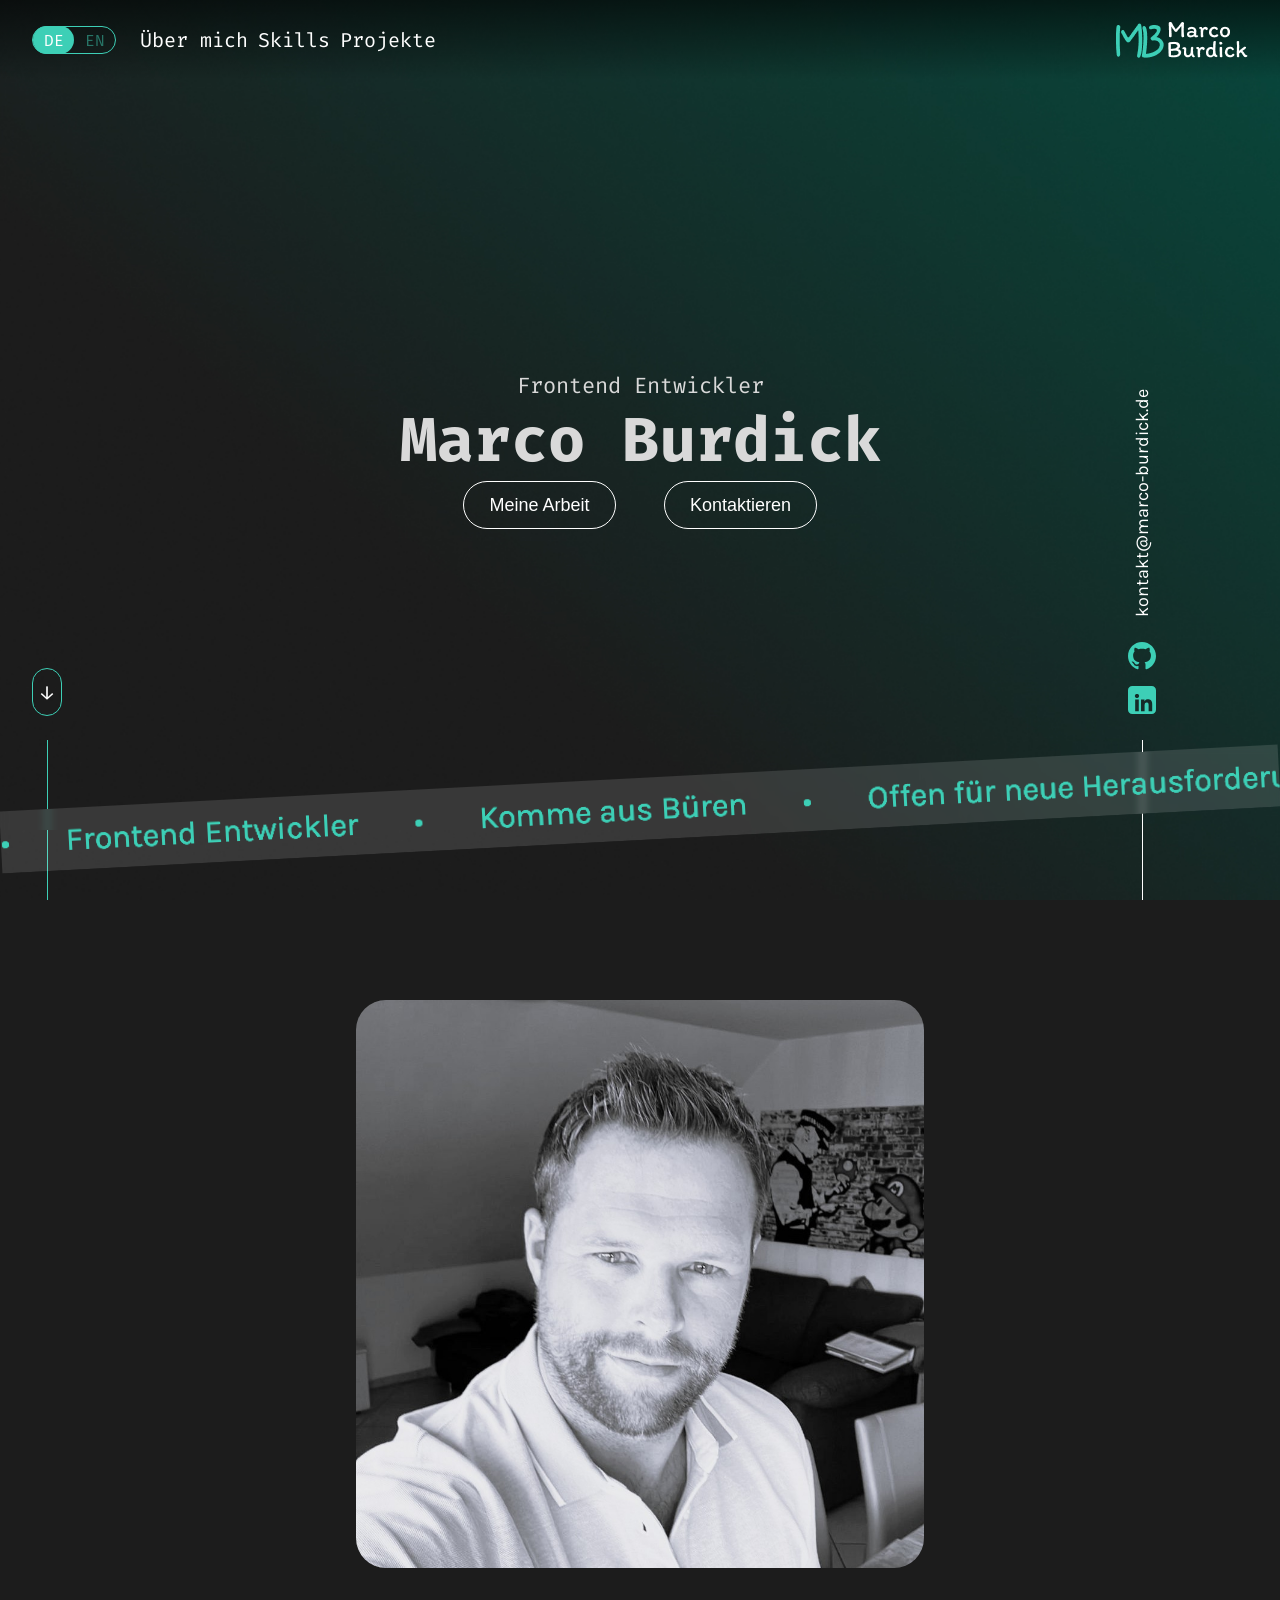
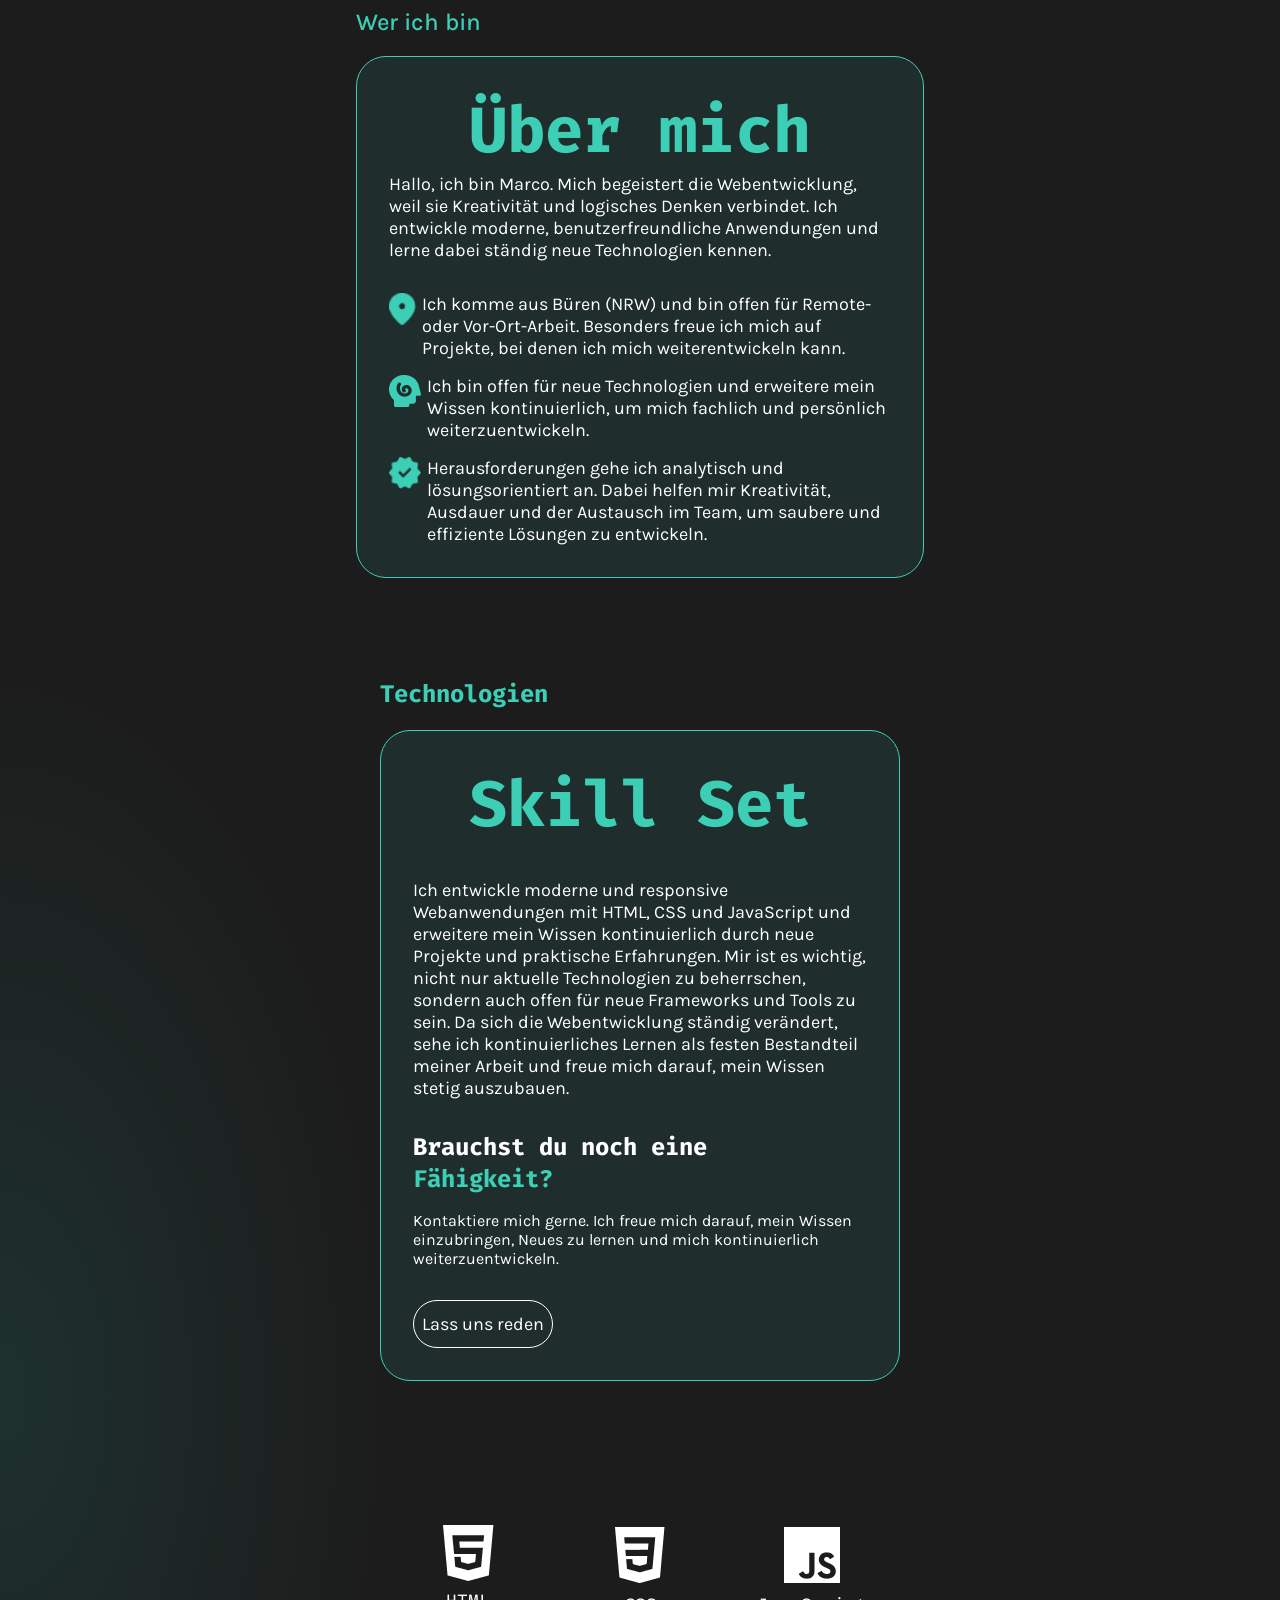
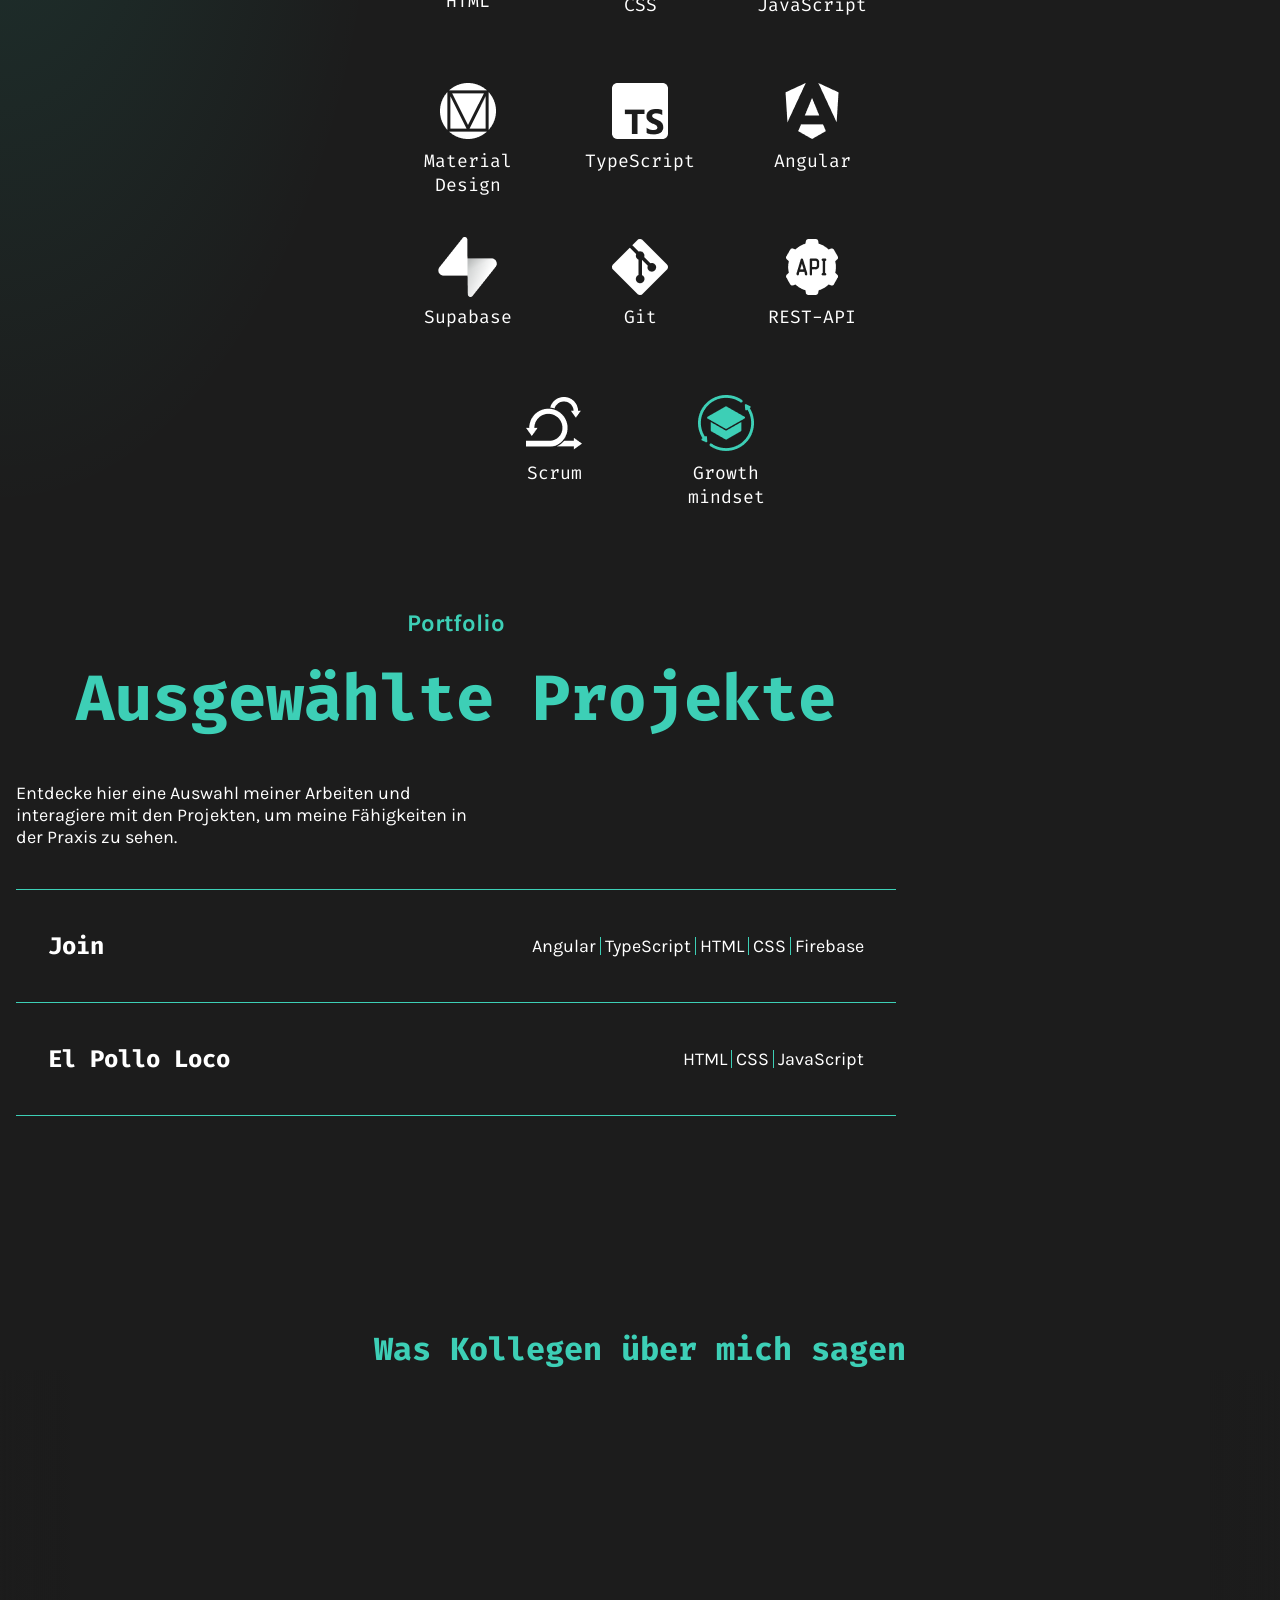
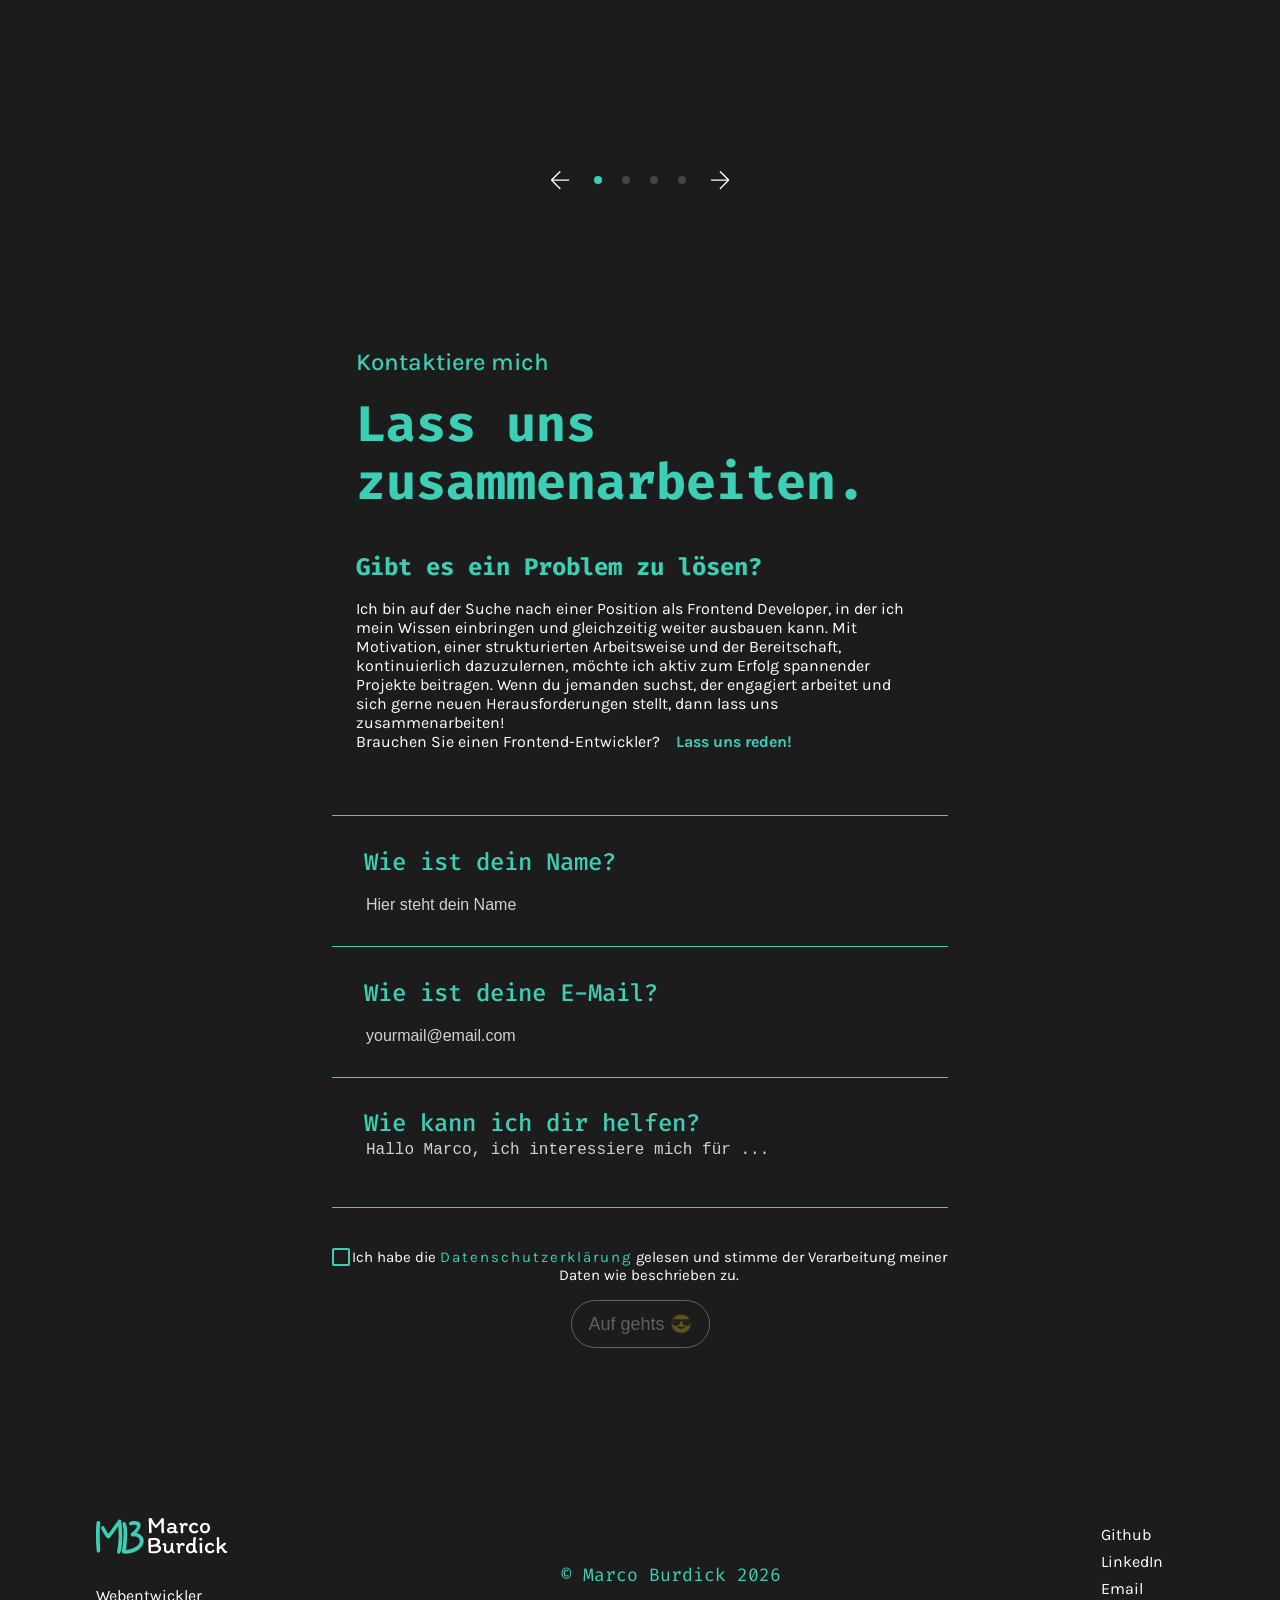
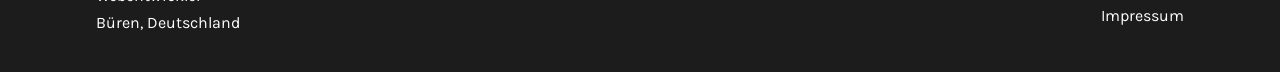
==== commit 64cf237e: "added the README.md" ====
--- a/index.html
+++ b/index.html
@@ -88,8 +88,8 @@
     </main>
     <div class="content-max-width">
       <section class="other-section">
-        <div id="aboutMe" class="about-me-container">
-          <div class="profil-wrapper">
+        <div class="about-me-container">
+          <div id="aboutMe" class="profil-wrapper">
             <img class="stripes" src="/assets/images/Capa_1.png" />
             <div class="profil-image"></div>
           </div>
--- a/style.css
+++ b/style.css
@@ -80,7 +80,7 @@
 .other-section {
   display: flex;
   position: relative;
-  padding: 144px 96px 0 96px;
+  padding: 0 96px 0 96px;
   gap: 36px;
 }
 
--- a/css/hero.css
+++ b/css/hero.css
@@ -282,15 +282,15 @@
 
 @media (min-height: 950px) {
   .textbar {
-    bottom: 90px;
+    bottom: 55px;
   }
 
   .line-left {
-    height: 300px !important;
+    height: 200px !important;
   }
 
   .line-right {
-    height: 300px !important;
+    height: 200px !important;
   }
 }
 
@@ -428,7 +428,7 @@
   flex-direction: column;
   align-items: center;
   bottom: 0;
-  right: max(32px, calc((100vw - 1440px) / 2));
+  right: max(24px, calc((100vw - 1440px) / 2));
 }
 
 .mailto-link {
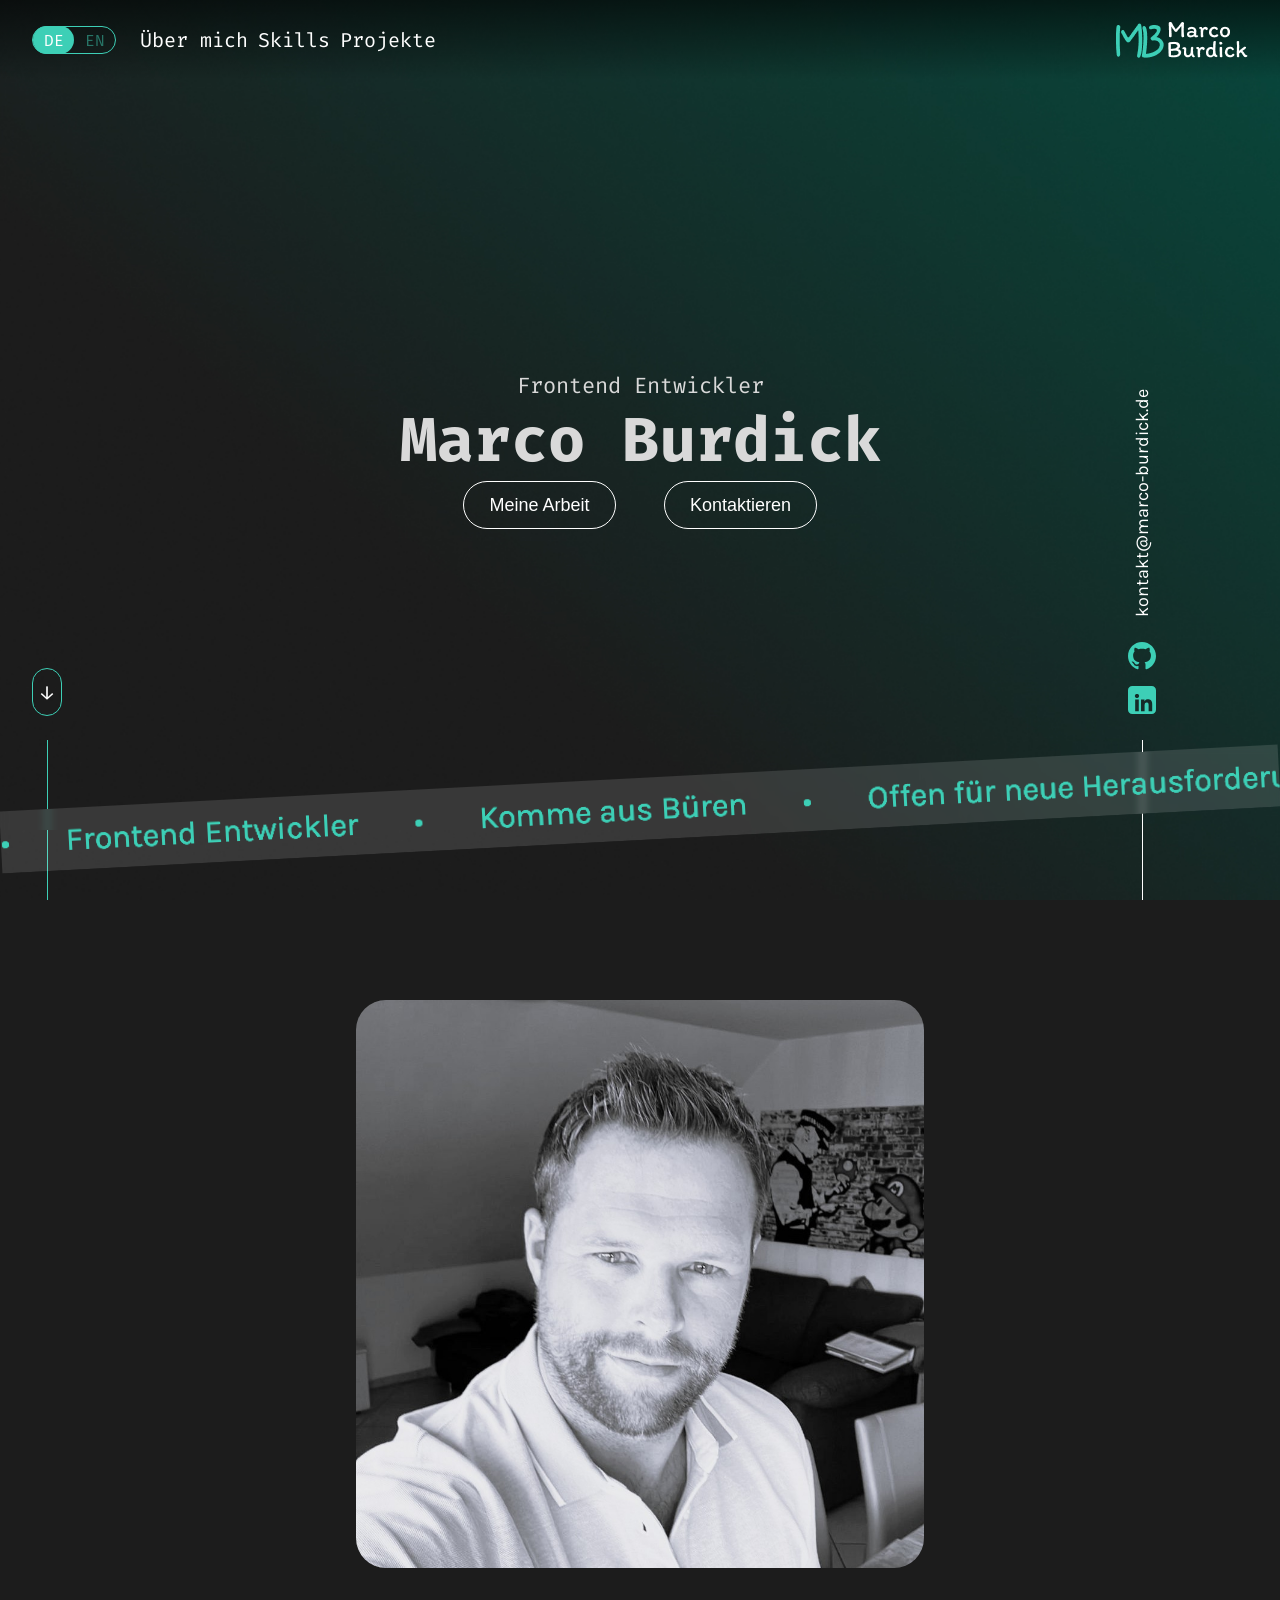
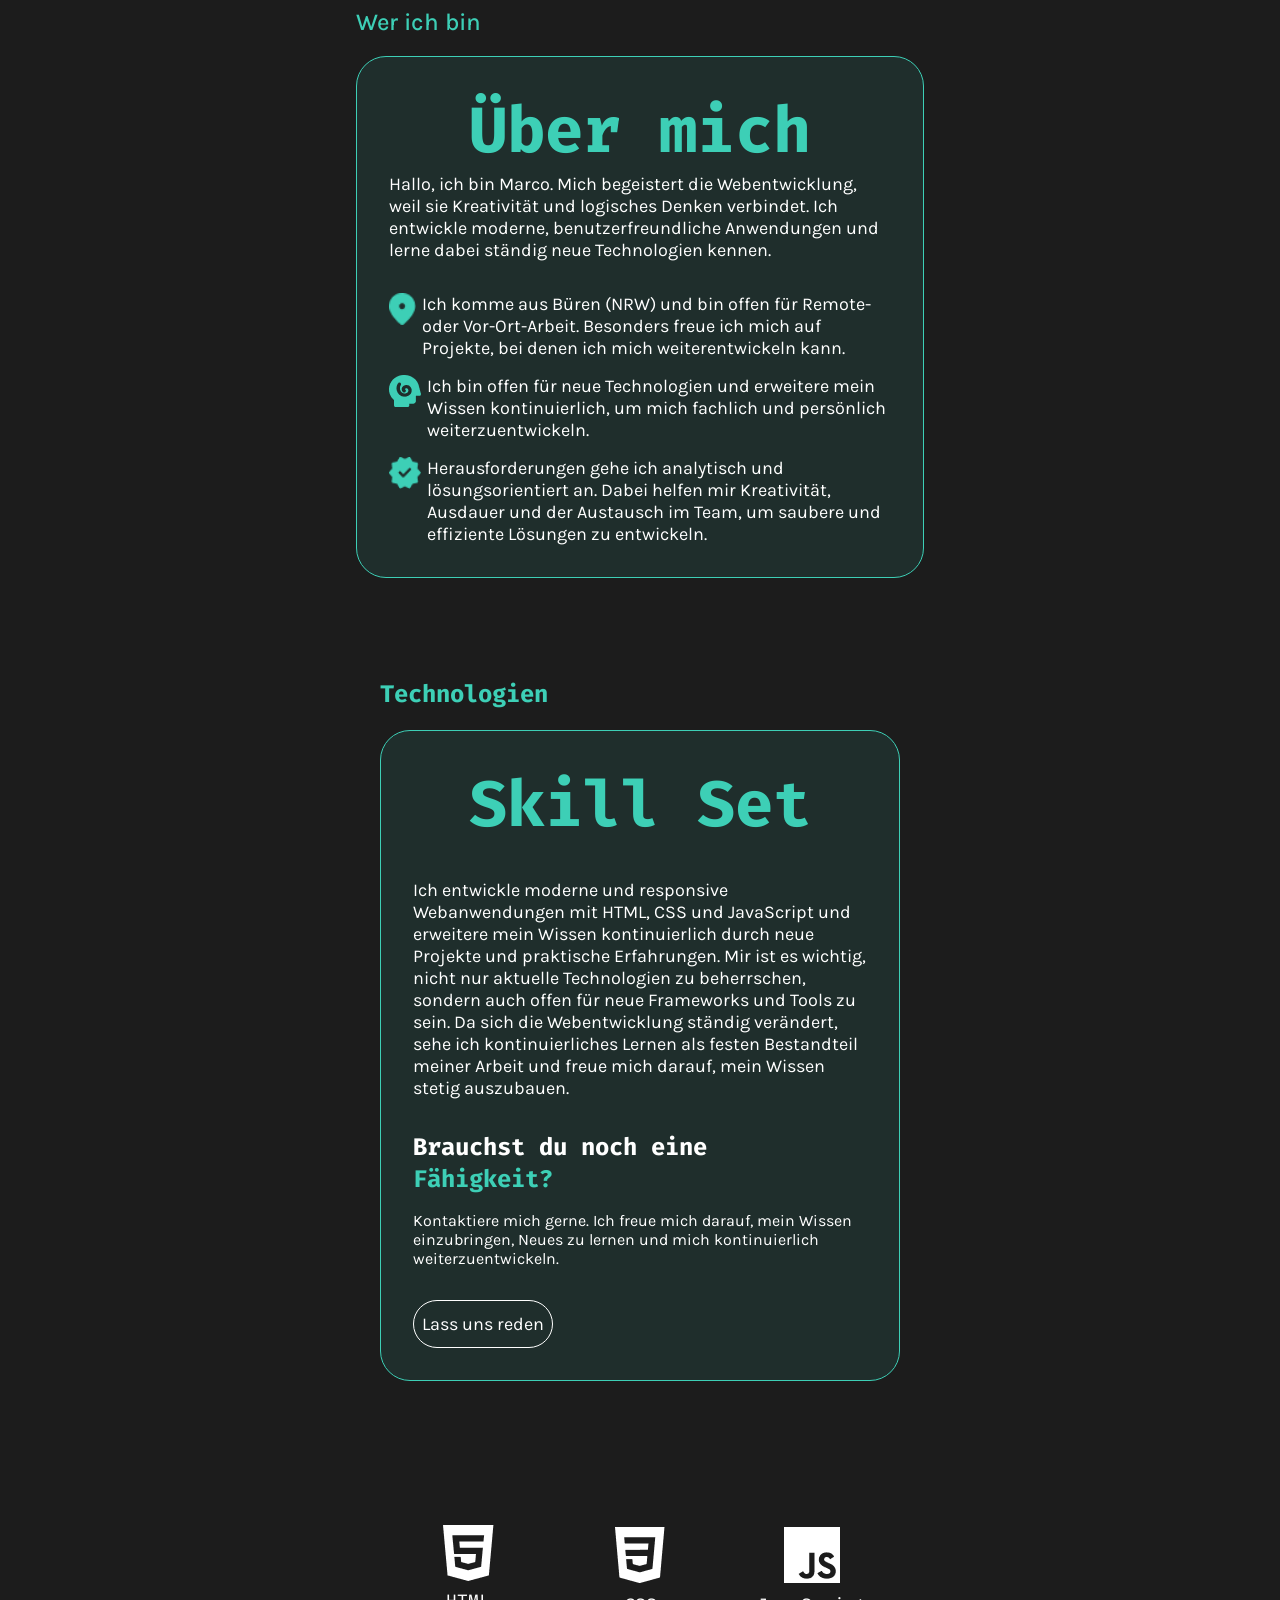
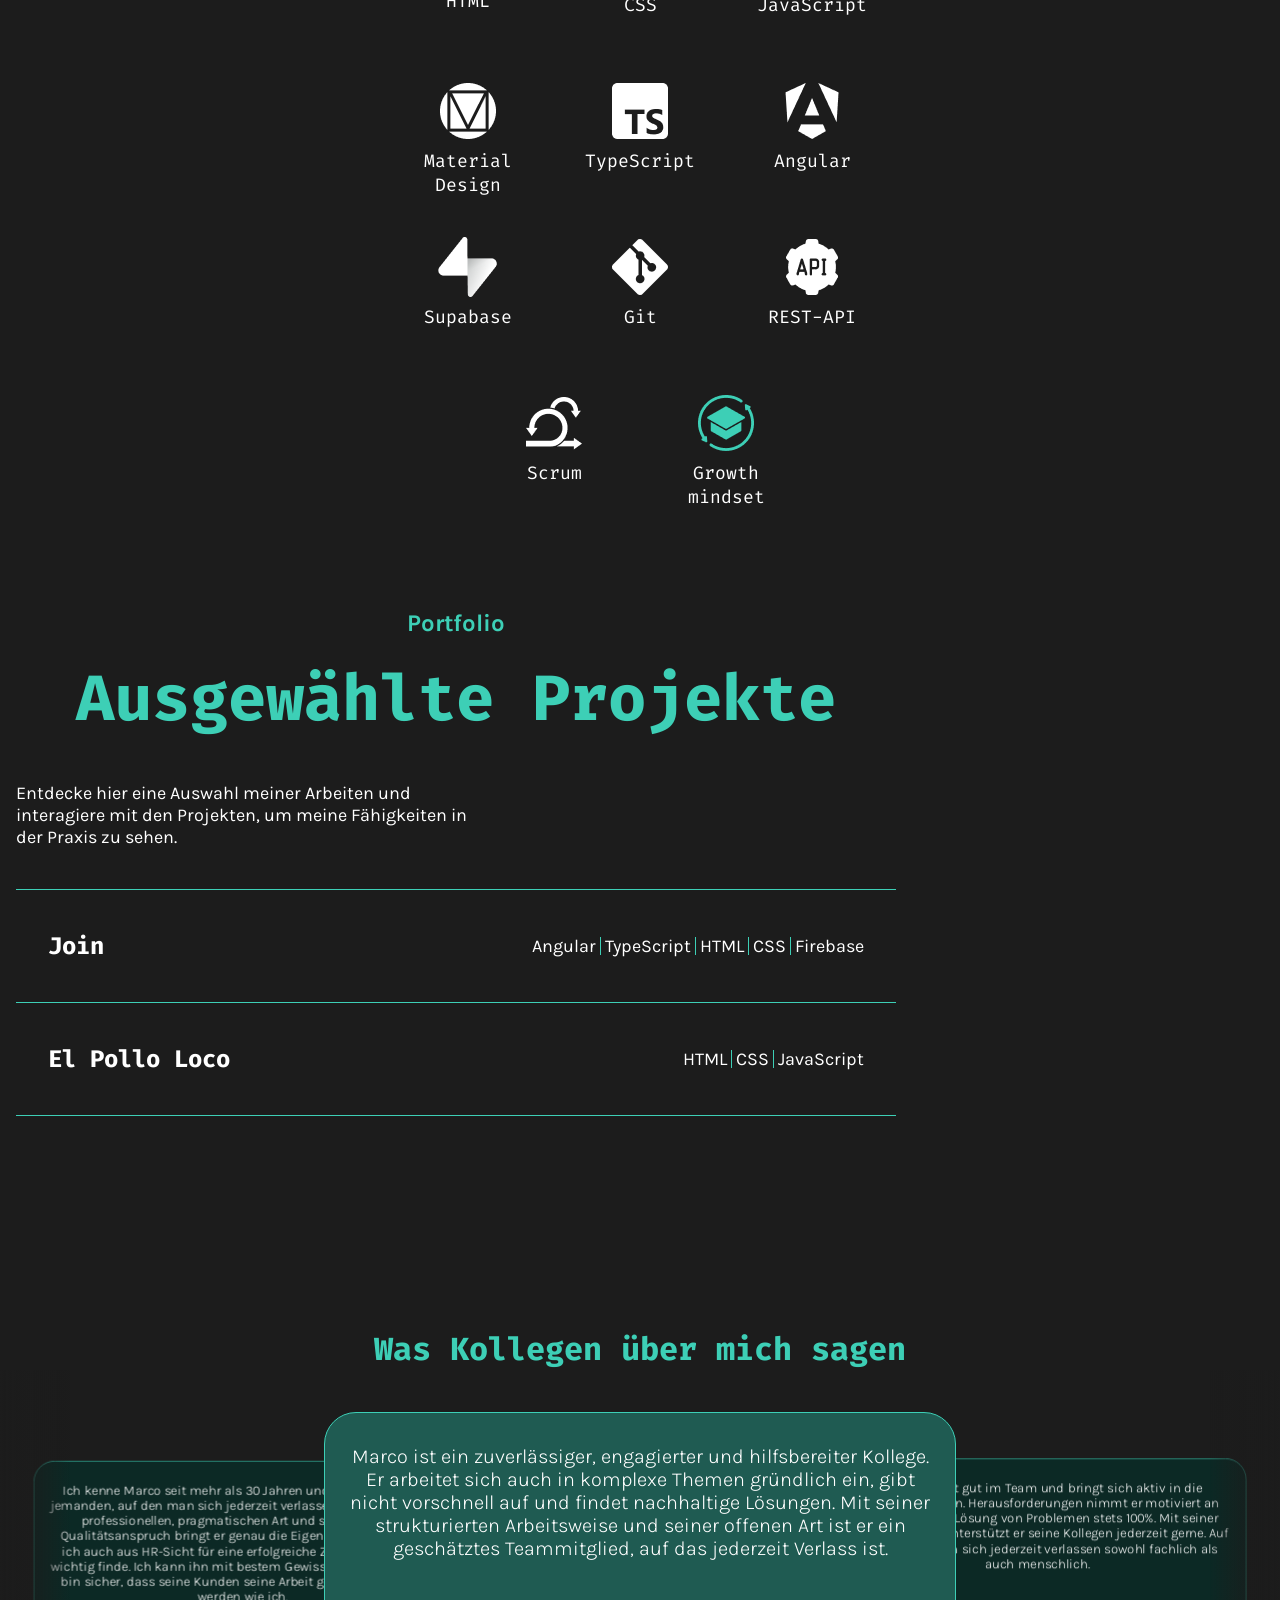
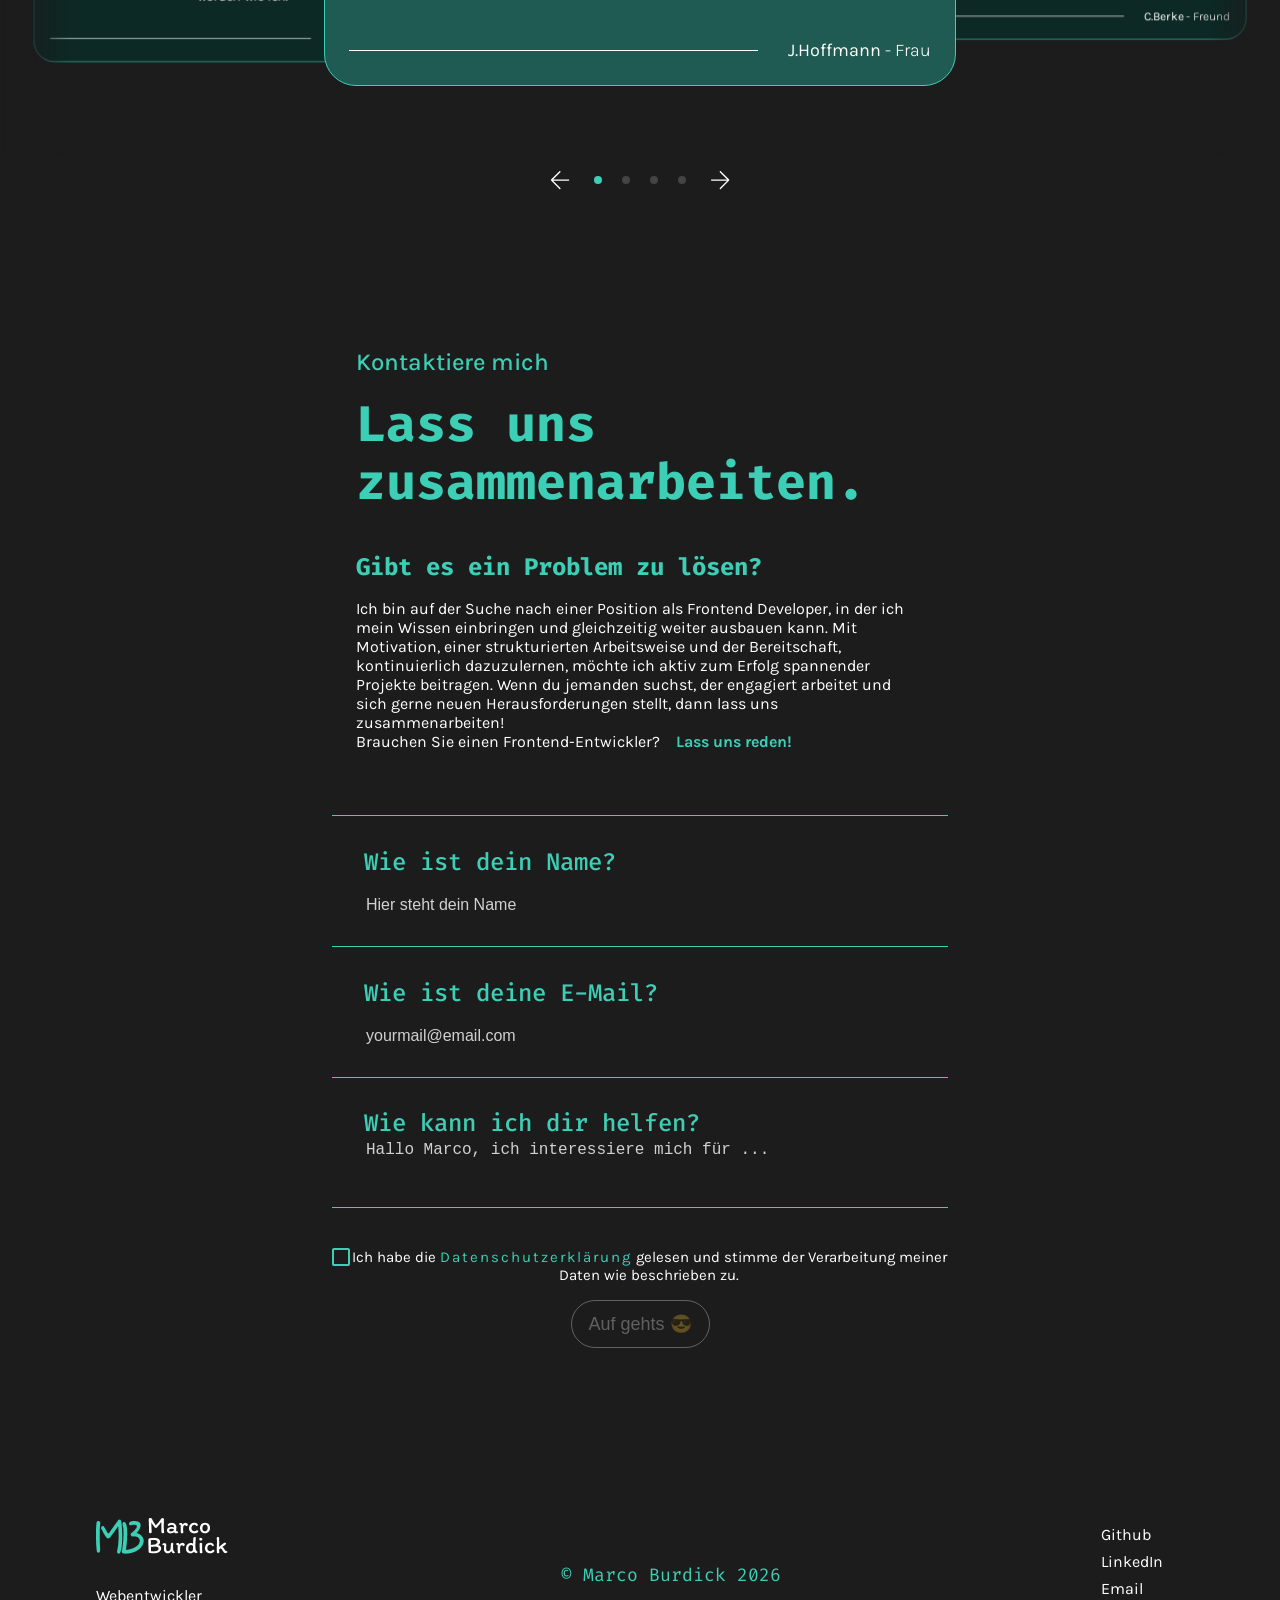
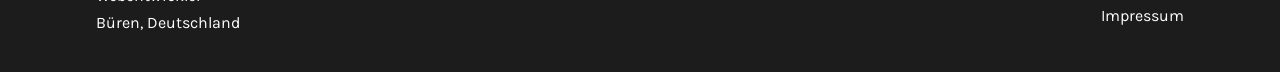
==== commit 79ab14b7: "update css for responsive" ====
--- a/index.html
+++ b/index.html
@@ -88,8 +88,8 @@
     </main>
     <div class="content-max-width">
       <section class="other-section">
-        <div class="about-me-container">
-          <div id="aboutMe" class="profil-wrapper">
+        <div id="aboutMe" class="about-me-container">
+          <div class="profil-wrapper">
             <img class="stripes" src="/assets/images/Capa_1.png" />
             <div class="profil-image"></div>
           </div>
--- a/style.css
+++ b/style.css
@@ -4,6 +4,10 @@
   scroll-behavior: smooth;
 }
 
+html:not(.translations-ready) body {
+  visibility: hidden;
+}
+
 body {
   display: flex;
   flex-direction: column;
@@ -80,7 +84,7 @@
 .other-section {
   display: flex;
   position: relative;
-  padding: 0 96px 0 96px;
+  padding: 10px 96px 0 96px;
   gap: 36px;
 }
 
--- a/css/about-me.css
+++ b/css/about-me.css
@@ -35,6 +35,17 @@
   object-fit: cover;
   z-index: 1;
   pointer-events: none;
+
+  opacity: 0;
+  transform: translateX(46px);
+  transition:
+    transform 0.6s ease,
+    opacity 0.4s ease;
+}
+
+.profil-wrapper.stripes-visible .stripes {
+  opacity: 1;
+  transform: translateX(0);
 }
 
 .about-me {
--- a/css/technologies.css
+++ b/css/technologies.css
@@ -33,8 +33,42 @@
   display: flex;
   justify-content: space-between;
   padding: 20px 96px 144px 96px;
-  background: radial-gradient(40% 67% at 0% 50%, rgba(44, 236, 201, 0.22) 0%, rgba(44, 236, 201, 0.1) 0%, rgba(28, 28, 28, 0) 75%);
+  
   gap: 96px;
+}
+
+.gradient {
+  position: relative;
+  overflow: visible;
+}
+
+.gradient::before {
+  content: "";
+  position: absolute;
+
+  width: 500px;
+  height: 900px;
+
+  left: -150px;
+  top: 50%;
+  transform: translateY(-50%);
+
+  background: radial-gradient(
+    ellipse,
+    rgba(44, 236, 201, 0.22) 0%,
+    rgba(44, 236, 201, 0.12) 25%,
+    rgba(44, 236, 201, 0.06) 45%,
+    rgba(44, 236, 201, 0.02) 60%,
+    transparent 65%
+  );
+
+  pointer-events: none;
+  z-index: 0;
+}
+
+.gradient > * {
+  position: relative;
+  z-index: 1;
 }
 
 .skill-container h3 {
--- a/css/overlay.css
+++ b/css/overlay.css
@@ -15,9 +15,6 @@
 
 .card {
   position: relative;
-  display: flex;
-  justify-content: space-between;
-  align-items: center;
   width: 100%;
   max-width: 1248px;
   height: 100vh;
@@ -35,6 +32,14 @@
   animation: slideIn 0.4s ease forwards;
 }
 
+.card-content {
+  display: flex;
+  justify-content: space-between;
+  align-items: center;
+  width: 100%;
+  height: 100%;
+}
+
 .closing {
   animation: slideOut 0.4s ease forwards;
 }
@@ -147,9 +152,12 @@
 }
 
 .overlay-buttons {
+  position: absolute;
+  left: 80px;
+  bottom: 50px;
   display: flex;
   gap: 32px;
-  padding-top: 40px;
+  padding-top: 0;
 }
 
 .overlay-button {
@@ -158,9 +166,19 @@
   align-items: center;
   width: 130px;
   height: 48px;
-  border: 1px solid rgba(255, 255, 255, 1);
+  border: 1px solid white;
   border-radius: 100px;
   gap: 4px;
+  text-decoration: none;
+  color: white;
+  cursor: pointer;
+}
+
+.overlay-button span {
+  font-family: "karla", sans-serif;
+  font-size: 18px;
+  font-weight: 400;
+  color: inherit;
 }
 
 .overlay-button img {
@@ -169,19 +187,8 @@
   transition: transform 0.2s ease;
 }
 
-.overlay-button a {
-  font-family: "karla", sans-serif;
-  font-size: 18px;
-  font-weight: 400;
-  color: rgba(255, 255, 255, 1);
-}
-
 .overlay-button:hover {
   border-color: rgba(61, 207, 182, 1);
-  cursor: pointer;
-}
-
-.overlay-button:hover a {
   color: rgba(61, 207, 182, 1);
 }
 
--- a/css/responsive.css
+++ b/css/responsive.css
@@ -2,6 +2,10 @@
   #header {
     height: 80px;
     padding: 0 32px;
+  }
+
+  .gradient::before {
+    display: none;
   }
 
   .desktop-header {
@@ -454,22 +458,47 @@
 
 @media (max-width: 600px) {
   .overlay {
-    align-items: center;
-    padding: 12px;
-    overflow-x: hidden;
-    overflow-y: auto;
+    padding: 16px;
+  }
+
+  #hero {
+    min-height: 100svh;
+    height: 100svh;
+  }
+
+  .content-max-width {
+    justify-content: unset;
+  }
+
+  .nametag {
+    padding-top: 140px;
   }
 
   .card {
-    flex-direction: column;
+    display: flex;
+    flex-direction: column;
+    width: 100%;
+    height: calc(100svh - 32px);
+    max-height: none;
+    padding: 60px 16px 120px;
+    overflow: hidden;
+  }
+
+  .card-content {
+    display: flex;
+    flex-direction: column-reverse;
     justify-content: flex-start;
     align-items: stretch;
     width: 100%;
-    height: auto;
-    max-height: none;
-    padding: 50px 16px 60px;
-    gap: 24px;
-    overflow: hidden;
+    flex: 1;
+    min-height: 0;
+    overflow-y: auto;
+    overflow-x: hidden;
+    scrollbar-width: none;
+  }
+
+  .card-content::-webkit-scrollbar {
+    display: none;
   }
 
   .contact-me-section {
@@ -484,17 +513,14 @@
   }
 
   .right-section {
-    order: 1;
+    width: 100%;
+    flex-shrink: 0;
+    margin-bottom: 20px;
+  }
+
+  .left-section {
     width: 100%;
     height: auto;
-    min-height: 0;
-  }
-
-  .left-section {
-    order: 2;
-    width: 100%;
-    height: auto;
-    min-width: 0;
   }
 
   .headline {
@@ -520,8 +546,8 @@
     width: 100%;
     height: auto;
     max-width: 100%;
-    max-height: none;
-    margin: 0;
+    object-fit: contain;
+    border-radius: 20px;
   }
 
   .image:hover {
@@ -568,11 +594,14 @@
   }
 
   .overlay-buttons {
-    width: 100%;
+    position: absolute;
+    left: 0;
+    bottom: 60px;
+    width: 100%;
+    display: flex;
     justify-content: center;
-    flex-wrap: wrap;
     gap: 16px;
-    padding-top: 20px;
+    padding: 0;
   }
 
   .overlay-button {
@@ -585,15 +614,14 @@
   }
 
   .close-button {
-    top: 12px;
-    right: 12px;
-    width: 40px;
-    height: 40px;
+    top: 10px;
+    right: 10px;
+    z-index: 20;
   }
 
   .next-button {
-    right: 20px;
-    bottom: 24px;
+    bottom: 20px;
+    right: 40px;
   }
 
   .next-button p {
@@ -610,7 +638,7 @@
 
 @media (max-width: 420px) {
   .carousel {
-    height: 520px;
+    height: 470px;
   }
 
   .items {
